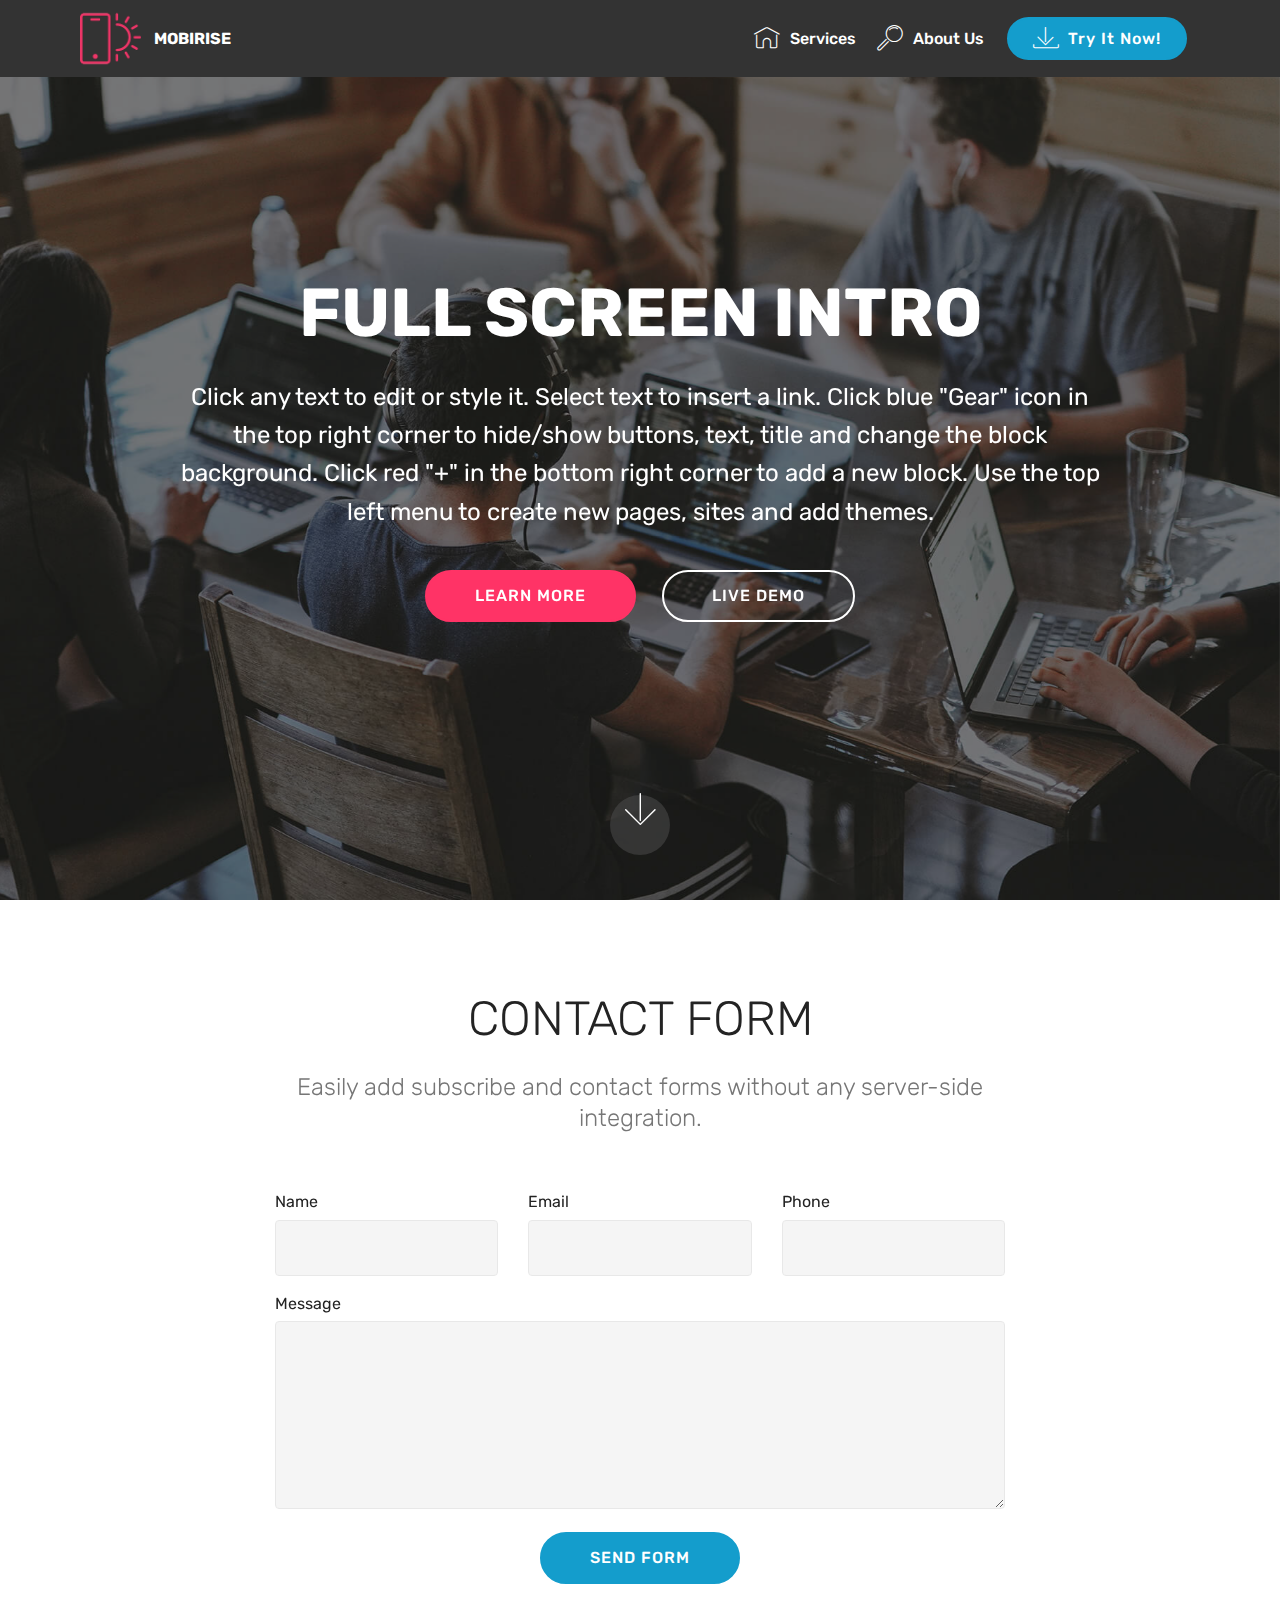
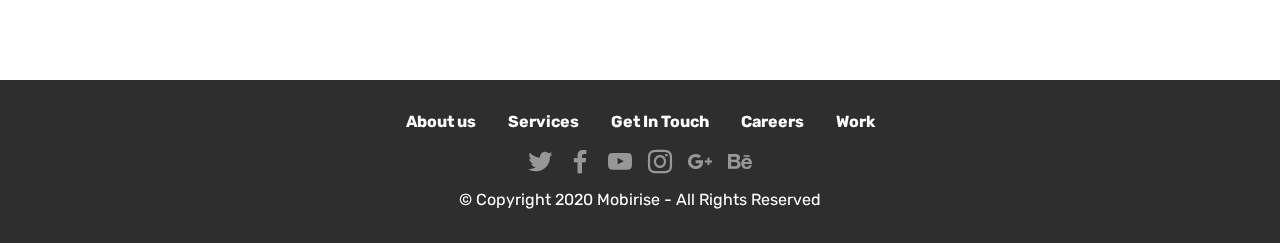
==== index.html @ a2c65123 "create github pages" ====
<!DOCTYPE html>
<html  >
<head>
  <!-- Site made with Mobirise Website Builder v4.12.4, https://mobirise.com -->
  <meta charset="UTF-8">
  <meta http-equiv="X-UA-Compatible" content="IE=edge">
  <meta name="generator" content="Mobirise v4.12.4, mobirise.com">
  <meta name="viewport" content="width=device-width, initial-scale=1, minimum-scale=1">
  <link rel="shortcut icon" href="assets/images/logo2.png" type="image/x-icon">
  <meta name="description" content="">
  
  
  <title>Home</title>
  <link rel="stylesheet" href="assets/web/assets/mobirise-icons/mobirise-icons.css">
  <link rel="stylesheet" href="assets/bootstrap/css/bootstrap.min.css">
  <link rel="stylesheet" href="assets/bootstrap/css/bootstrap-grid.min.css">
  <link rel="stylesheet" href="assets/bootstrap/css/bootstrap-reboot.min.css">
  <link rel="stylesheet" href="assets/socicon/css/styles.css">
  <link rel="stylesheet" href="assets/dropdown/css/style.css">
  <link rel="stylesheet" href="assets/tether/tether.min.css">
  <link rel="stylesheet" href="assets/theme/css/style.css">
  <link rel="preload" as="style" href="assets/mobirise/css/mbr-additional.css"><link rel="stylesheet" href="assets/mobirise/css/mbr-additional.css" type="text/css">
  
  
  
</head>
<body>
  <section class="menu cid-s7PNzKZzSK" once="menu" id="menu1-0">

    

    <nav class="navbar navbar-expand beta-menu navbar-dropdown align-items-center navbar-fixed-top navbar-toggleable-sm">
        <button class="navbar-toggler navbar-toggler-right" type="button" data-toggle="collapse" data-target="#navbarSupportedContent" aria-controls="navbarSupportedContent" aria-expanded="false" aria-label="Toggle navigation">
            <div class="hamburger">
                <span></span>
                <span></span>
                <span></span>
                <span></span>
            </div>
        </button>
        <div class="menu-logo">
            <div class="navbar-brand">
                <span class="navbar-logo">
                    <a href="https://mobirise.co">
                         <img src="assets/images/logo2.png" alt="Mobirise" style="height: 3.8rem;">
                    </a>
                </span>
                <span class="navbar-caption-wrap">
                    <a class="navbar-caption text-white display-4" href="https://mobirise.co">
                        MOBIRISE
                    </a>
                </span>
            </div>
        </div>
        <div class="collapse navbar-collapse" id="navbarSupportedContent">
            <ul class="navbar-nav nav-dropdown" data-app-modern-menu="true"><li class="nav-item">
                    <a class="nav-link link text-white display-4" href="index.html" target="_blank">
                        <span class="mbri-home mbr-iconfont mbr-iconfont-btn"></span>
                        Services
                    </a>
                </li>
                <li class="nav-item">
                    <a class="nav-link link text-white display-4" href="index.html" target="_blank">
                        <span class="mbri-search mbr-iconfont mbr-iconfont-btn"></span>
                        About Us
                    </a>
                </li></ul>
            <div class="navbar-buttons mbr-section-btn">
                <a class="btn btn-sm btn-primary display-4" href="https://mobirise.co">
                    <span class="mbri-save mbr-iconfont mbr-iconfont-btn "></span>
                    Try It Now!
                </a>
            </div>
        </div>
    </nav>
</section>

<section class="engine"><a href="https://mobirise.info/y">html web templates</a></section><section class="cid-s7PNAaaHZh mbr-fullscreen mbr-parallax-background" id="header2-1">

    

    <div class="mbr-overlay" style="opacity: 0.5; background-color: rgb(35, 35, 35);"></div>

    <div class="container align-center">
        <div class="row justify-content-md-center">
            <div class="mbr-white col-md-10">
                <h1 class="mbr-section-title mbr-bold pb-3 mbr-fonts-style display-1">
                    FULL SCREEN INTRO
                </h1>
                
                <p class="mbr-text pb-3 mbr-fonts-style display-5">
                    Click any text to edit or style it. Select text to insert a link. Click blue "Gear" icon in the top right corner to hide/show buttons, text, title and change the block background. Click red "+" in the bottom right corner to add a new block. Use the top left menu to create new pages, sites and add themes.
                </p>
                <div class="mbr-section-btn">
                    <a class="btn btn-md btn-secondary display-4" href="https://mobirise.co">LEARN MORE</a>
                    <a class="btn btn-md btn-white-outline display-4" href="https://mobirise.co">LIVE DEMO</a>
                </div>
            </div>
        </div>
    </div>
    <div class="mbr-arrow hidden-sm-down" aria-hidden="true">
        <a href="#next">
            <i class="mbri-down mbr-iconfont"></i>
        </a>
    </div>
</section>

<section class="mbr-section form1 cid-s7PNCSlPwN" id="form1-2">

    

    
    <div class="container">
        <div class="row justify-content-center">
            <div class="title col-12 col-lg-8">
                <h2 class="mbr-section-title align-center pb-3 mbr-fonts-style display-2">
                    CONTACT FORM
                </h2>
                <h3 class="mbr-section-subtitle align-center mbr-light pb-3 mbr-fonts-style display-5">
                    Easily add subscribe and contact forms without any server-side integration.
                </h3>
            </div>
        </div>
    </div>
    <div class="container">
        <div class="row justify-content-center">
            <div class="media-container-column col-lg-8" data-form-type="formoid">
                <!---Formbuilder Form--->
                <form action="https://mobirise.com/" method="POST" class="mbr-form form-with-styler" data-form-title="Mobirise Form"><input type="hidden" name="email" data-form-email="true" value="q4tZw4qY5yXXBYeWl5t8acHpLiZXgKwaHX8vsm1XQpCq2OIdbQCuZ4n4o9kyqEzoAxjj16bTd0yF17PbElB6kxPOEy9UkDRhPd6gzqS9c6og8h5TirF0uthalE7TsRMv">
                    <div class="row">
                        <div hidden="hidden" data-form-alert="" class="alert alert-success col-12">Thanks for filling out the form!</div>
                        <div hidden="hidden" data-form-alert-danger="" class="alert alert-danger col-12">
                        </div>
                    </div>
                    <div class="dragArea row">
                        <div class="col-md-4  form-group" data-for="name">
                            <label for="name-form1-2" class="form-control-label mbr-fonts-style display-7">Name</label>
                            <input type="text" name="name" data-form-field="Name" required="required" class="form-control display-7" id="name-form1-2">
                        </div>
                        <div class="col-md-4  form-group" data-for="email">
                            <label for="email-form1-2" class="form-control-label mbr-fonts-style display-7">Email</label>
                            <input type="email" name="email" data-form-field="Email" required="required" class="form-control display-7" id="email-form1-2">
                        </div>
                        <div data-for="phone" class="col-md-4  form-group">
                            <label for="phone-form1-2" class="form-control-label mbr-fonts-style display-7">Phone</label>
                            <input type="tel" name="phone" data-form-field="Phone" class="form-control display-7" id="phone-form1-2">
                        </div>
                        <div data-for="message" class="col-md-12 form-group">
                            <label for="message-form1-2" class="form-control-label mbr-fonts-style display-7">Message</label>
                            <textarea name="message" data-form-field="Message" class="form-control display-7" id="message-form1-2"></textarea>
                        </div>
                        <div class="col-md-12 input-group-btn align-center">
                            <button type="submit" class="btn btn-primary btn-form display-4">SEND FORM</button>
                        </div>
                    </div>
                </form><!---Formbuilder Form--->
            </div>
        </div>
    </div>
</section>

<section once="footers" class="cid-s7PNE3y7cT" id="footer7-3">

    

    

    <div class="container">
        <div class="media-container-row align-center mbr-white">
            <div class="row row-links">
                <ul class="foot-menu">
                    
                    
                    
                    
                    
                <li class="foot-menu-item mbr-fonts-style display-7">
                        <a class="text-white mbr-bold" href="#" target="_blank">About us</a>
                    </li><li class="foot-menu-item mbr-fonts-style display-7">
                        <a class="text-white mbr-bold" href="#" target="_blank">Services</a>
                    </li><li class="foot-menu-item mbr-fonts-style display-7">
                        <a class="text-white mbr-bold" href="#" target="_blank">Get In Touch</a>
                    </li><li class="foot-menu-item mbr-fonts-style display-7">
                        <a class="text-white mbr-bold" href="#" target="_blank">Careers</a>
                    </li><li class="foot-menu-item mbr-fonts-style display-7">
                        <a class="text-white mbr-bold" href="#" target="_blank">Work</a>
                    </li></ul>
            </div>
            <div class="row social-row">
                <div class="social-list align-right pb-2">
                    
                    
                    
                    
                    
                    
                <div class="soc-item">
                        <a href="https://twitter.com/mobirise" target="_blank">
                            <span class="socicon-twitter socicon mbr-iconfont mbr-iconfont-social"></span>
                        </a>
                    </div><div class="soc-item">
                        <a href="https://www.facebook.com/pages/Mobirise/1616226671953247" target="_blank">
                            <span class="socicon-facebook socicon mbr-iconfont mbr-iconfont-social"></span>
                        </a>
                    </div><div class="soc-item">
                        <a href="https://www.youtube.com/c/mobirise" target="_blank">
                            <span class="socicon-youtube socicon mbr-iconfont mbr-iconfont-social"></span>
                        </a>
                    </div><div class="soc-item">
                        <a href="https://instagram.com/mobirise" target="_blank">
                            <span class="socicon-instagram socicon mbr-iconfont mbr-iconfont-social"></span>
                        </a>
                    </div><div class="soc-item">
                        <a href="https://plus.google.com/u/0/+Mobirise" target="_blank">
                            <span class="socicon-googleplus socicon mbr-iconfont mbr-iconfont-social"></span>
                        </a>
                    </div><div class="soc-item">
                        <a href="https://www.behance.net/Mobirise" target="_blank">
                            <span class="socicon-behance socicon mbr-iconfont mbr-iconfont-social"></span>
                        </a>
                    </div></div>
            </div>
            <div class="row row-copirayt">
                <p class="mbr-text mb-0 mbr-fonts-style mbr-white align-center display-7">
                    © Copyright 2020 Mobirise - All Rights Reserved
                </p>
            </div>
        </div>
    </div>
</section>


  <script src="assets/web/assets/jquery/jquery.min.js"></script>
  <script src="assets/popper/popper.min.js"></script>
  <script src="assets/bootstrap/js/bootstrap.min.js"></script>
  <script src="assets/smoothscroll/smooth-scroll.js"></script>
  <script src="assets/dropdown/js/nav-dropdown.js"></script>
  <script src="assets/dropdown/js/navbar-dropdown.js"></script>
  <script src="assets/touchswipe/jquery.touch-swipe.min.js"></script>
  <script src="assets/parallax/jarallax.min.js"></script>
  <script src="assets/tether/tether.min.js"></script>
  <script src="assets/theme/js/script.js"></script>
  <script src="assets/formoid/formoid.min.js"></script>
  
  
</body>
</html>
---- assets/web/assets/mobirise-icons/mobirise-icons.css ----
@font-face {
  font-family: 'MobiriseIcons';
  src:  url('mobirise-icons.eot?spat4u');
  src:  url('mobirise-icons.eot?spat4u#iefix') format('embedded-opentype'),
    url('mobirise-icons.ttf?spat4u') format('truetype'),
    url('mobirise-icons.woff?spat4u') format('woff'),
    url('mobirise-icons.svg?spat4u#MobiriseIcons') format('svg');
  font-weight: normal;
  font-style: normal;
  font-display: swap;
}

[class^="mbri-"], [class*=" mbri-"] {
  /* use !important to prevent issues with browser extensions that change fonts */
  font-family: MobiriseIcons !important;
  speak: none;
  font-style: normal;
  font-weight: normal;
  font-variant: normal;
  text-transform: none;
  line-height: 1;

  /* Better Font Rendering =========== */
  -webkit-font-smoothing: antialiased;
  -moz-osx-font-smoothing: grayscale;
}

.mbri-add-submenu:before {
  content: "\e900";
}
.mbri-alert:before {
  content: "\e901";
}
.mbri-align-center:before {
  content: "\e902";
}
.mbri-align-justify:before {
  content: "\e903";
}
.mbri-align-left:before {
  content: "\e904";
}
.mbri-align-right:before {
  content: "\e905";
}
.mbri-android:before {
  content: "\e906";
}
.mbri-apple:before {
  content: "\e907";
}
.mbri-arrow-down:before {
  content: "\e908";
}
.mbri-arrow-next:before {
  content: "\e909";
}
.mbri-arrow-prev:before {
  content: "\e90a";
}
.mbri-arrow-up:before {
  content: "\e90b";
}
.mbri-bold:before {
  content: "\e90c";
}
.mbri-bookmark:before {
  content: "\e90d";
}
.mbri-bootstrap:before {
  content: "\e90e";
}
.mbri-briefcase:before {
  content: "\e90f";
}
.mbri-browse:before {
  content: "\e910";
}
.mbri-bulleted-list:before {
  content: "\e911";
}
.mbri-calendar:before {
  content: "\e912";
}
.mbri-camera:before {
  content: "\e913";
}
.mbri-cart-add:before {
  content: "\e914";
}
.mbri-cart-full:before {
  content: "\e915";
}
.mbri-cash:before {
  content: "\e916";
}
.mbri-change-style:before {
  content: "\e917";
}
.mbri-chat:before {
  content: "\e918";
}
.mbri-clock:before {
  content: "\e919";
}
.mbri-close:before {
  content: "\e91a";
}
.mbri-cloud:before {
  content: "\e91b";
}
.mbri-code:before {
  content: "\e91c";
}
.mbri-contact-form:before {
  content: "\e91d";
}
.mbri-credit-card:before {
  content: "\e91e";
}
.mbri-cursor-click:before {
  content: "\e91f";
}
.mbri-cust-feedback:before {
  content: "\e920";
}
.mbri-database:before {
  content: "\e921";
}
.mbri-delivery:before {
  content: "\e922";
}
.mbri-desktop:before {
  content: "\e923";
}
.mbri-devices:before {
  content: "\e924";
}
.mbri-down:before {
  content: "\e925";
}
.mbri-download:before {
  content: "\e989";
}
.mbri-drag-n-drop:before {
  content: "\e927";
}
.mbri-drag-n-drop2:before {
  content: "\e928";
}
.mbri-edit:before {
  content: "\e929";
}
.mbri-edit2:before {
  content: "\e92a";
}
.mbri-error:before {
  content: "\e92b";
}
.mbri-extension:before {
  content: "\e92c";
}
.mbri-features:before {
  content: "\e92d";
}
.mbri-file:before {
  content: "\e92e";
}
.mbri-flag:before {
  content: "\e92f";
}
.mbri-folder:before {
  content: "\e930";
}
.mbri-gift:before {
  content: "\e931";
}
.mbri-github:before {
  content: "\e932";
}
.mbri-globe:before {
  content: "\e933";
}
.mbri-globe-2:before {
  content: "\e934";
}
.mbri-growing-chart:before {
  content: "\e935";
}
.mbri-hearth:before {
  content: "\e936";
}
.mbri-help:before {
  content: "\e937";
}
.mbri-home:before {
  content: "\e938";
}
.mbri-hot-cup:before {
  content: "\e939";
}
.mbri-idea:before {
  content: "\e93a";
}
.mbri-image-gallery:before {
  content: "\e93b";
}
.mbri-image-slider:before {
  content: "\e93c";
}
.mbri-info:before {
  content: "\e93d";
}
.mbri-italic:before {
  content: "\e93e";
}
.mbri-key:before {
  content: "\e93f";
}
.mbri-laptop:before {
  content: "\e940";
}
.mbri-layers:before {
  content: "\e941";
}
.mbri-left-right:before {
  content: "\e942";
}
.mbri-left:before {
  content: "\e943";
}
.mbri-letter:before {
  content: "\e944";
}
.mbri-like:before {
  content: "\e945";
}
.mbri-link:before {
  content: "\e946";
}
.mbri-lock:before {
  content: "\e947";
}
.mbri-login:before {
  content: "\e948";
}
.mbri-logout:before {
  content: "\e949";
}
.mbri-magic-stick:before {
  content: "\e94a";
}
.mbri-map-pin:before {
  content: "\e94b";
}
.mbri-menu:before {
  content: "\e94c";
}
.mbri-mobile:before {
  content: "\e94d";
}
.mbri-mobile2:before {
  content: "\e94e";
}
.mbri-mobirise:before {
  content: "\e94f";
}
.mbri-more-horizontal:before {
  content: "\e950";
}
.mbri-more-vertical:before {
  content: "\e951";
}
.mbri-music:before {
  content: "\e952";
}
.mbri-new-file:before {
  content: "\e953";
}
.mbri-numbered-list:before {
  content: "\e954";
}
.mbri-opened-folder:before {
  content: "\e955";
}
.mbri-pages:before {
  content: "\e956";
}
.mbri-paper-plane:before {
  content: "\e957";
}
.mbri-paperclip:before {
  content: "\e958";
}
.mbri-photo:before {
  content: "\e959";
}
.mbri-photos:before {
  content: "\e95a";
}
.mbri-pin:before {
  content: "\e95b";
}
.mbri-play:before {
  content: "\e95c";
}
.mbri-plus:before {
  content: "\e95d";
}
.mbri-preview:before {
  content: "\e95e";
}
.mbri-print:before {
  content: "\e95f";
}
.mbri-protect:before {
  content: "\e960";
}
.mbri-question:before {
  content: "\e961";
}
.mbri-quote-left:before {
  content: "\e962";
}
.mbri-quote-right:before {
  content: "\e963";
}
.mbri-refresh:before {
  content: "\e964";
}
.mbri-responsive:before {
  content: "\e965";
}
.mbri-right:before {
  content: "\e966";
}
.mbri-rocket:before {
  content: "\e967";
}
.mbri-sad-face:before {
  content: "\e968";
}
.mbri-sale:before {
  content: "\e969";
}
.mbri-save:before {
  content: "\e96a";
}
.mbri-search:before {
  content: "\e96b";
}
.mbri-setting:before {
  content: "\e96c";
}
.mbri-setting2:before {
  content: "\e96d";
}
.mbri-setting3:before {
  content: "\e96e";
}
.mbri-share:before {
  content: "\e96f";
}
.mbri-shopping-bag:before {
  content: "\e970";
}
.mbri-shopping-basket:before {
  content: "\e971";
}
.mbri-shopping-cart:before {
  content: "\e972";
}
.mbri-sites:before {
  content: "\e973";
}
.mbri-smile-face:before {
  content: "\e974";
}
.mbri-speed:before {
  content: "\e975";
}
.mbri-star:before {
  content: "\e976";
}
.mbri-success:before {
  content: "\e977";
}
.mbri-sun:before {
  content: "\e978";
}
.mbri-sun2:before {
  content: "\e979";
}
.mbri-tablet:before {
  content: "\e97a";
}
.mbri-tablet-vertical:before {
  content: "\e97b";
}
.mbri-target:before {
  content: "\e97c";
}
.mbri-timer:before {
  content: "\e97d";
}
.mbri-to-ftp:before {
  content: "\e97e";
}
.mbri-to-local-drive:before {
  content: "\e97f";
}
.mbri-touch-swipe:before {
  content: "\e980";
}
.mbri-touch:before {
  content: "\e981";
}
.mbri-trash:before {
  content: "\e982";
}
.mbri-underline:before {
  content: "\e983";
}
.mbri-unlink:before {
  content: "\e984";
}
.mbri-unlock:before {
  content: "\e985";
}
.mbri-up-down:before {
  content: "\e986";
}
.mbri-up:before {
  content: "\e987";
}
.mbri-update:before {
  content: "\e988";
}
.mbri-upload:before {
 content: "\e926"; 
}
.mbri-user:before {
  content: "\e98a";
}
.mbri-user2:before {
  content: "\e98b";
}
.mbri-users:before {
  content: "\e98c";
}
.mbri-video:before {
  content: "\e98d";
}
.mbri-video-play:before {
  content: "\e98e";
}
.mbri-watch:before {
  content: "\e98f";
}
.mbri-website-theme:before {
  content: "\e990";
}
.mbri-wifi:before {
  content: "\e991";
}
.mbri-windows:before {
  content: "\e992";
}
.mbri-zoom-out:before {
  content: "\e993";
}
.mbri-redo:before {
  content: "\e994";
}
.mbri-undo:before {
  content: "\e995";
}
---- assets/socicon/css/styles.css ----
@charset "UTF-8";

@font-face {
  font-family: 'Socicon';
  src:  url('../fonts/socicon.eot');
  src:  url('../fonts/socicon.eot?#iefix') format('embedded-opentype'),
    url('../fonts/socicon.woff2') format('woff2'),
    url('../fonts/socicon.ttf') format('truetype'),
    url('../fonts/socicon.woff') format('woff'),
    url('../fonts/socicon.svg#socicon') format('svg');
  font-weight: normal;
  font-style: normal;
}

[data-icon]:before {
  font-family: "socicon" !important;
  content: attr(data-icon);
  font-style: normal !important;
  font-weight: normal !important;
  font-variant: normal !important;
  text-transform: none !important;
  speak: none;
  line-height: 1;
  -webkit-font-smoothing: antialiased;
  -moz-osx-font-smoothing: grayscale;
}

[class^="socicon-"], [class*=" socicon-"] {
  /* use !important to prevent issues with browser extensions that change fonts */
  font-family: 'Socicon' !important;
  speak: none;
  font-style: normal;
  font-weight: normal;
  font-variant: normal;
  text-transform: none;
  line-height: 1;

  /* Better Font Rendering =========== */
  -webkit-font-smoothing: antialiased;
  -moz-osx-font-smoothing: grayscale;
}

.socicon-eitaa:before {
  content: "\e97c";
}
.socicon-soroush:before {
  content: "\e97d";
}
.socicon-bale:before {
  content: "\e97e";
}
.socicon-zazzle:before {
  content: "\e97b";
}
.socicon-society6:before {
  content: "\e97a";
}
.socicon-redbubble:before {
  content: "\e979";
}
.socicon-avvo:before {
  content: "\e978";
}
.socicon-stitcher:before {
  content: "\e977";
}
.socicon-googlehangouts:before {
  content: "\e974";
}
.socicon-dlive:before {
  content: "\e975";
}
.socicon-vsco:before {
  content: "\e976";
}
.socicon-flipboard:before {
  content: "\e973";
}
.socicon-ubuntu:before {
  content: "\e958";
}
.socicon-artstation:before {
  content: "\e959";
}
.socicon-invision:before {
  content: "\e95a";
}
.socicon-torial:before {
  content: "\e95b";
}
.socicon-collectorz:before {
  content: "\e95c";
}
.socicon-seenthis:before {
  content: "\e95d";
}
.socicon-googleplaymusic:before {
  content: "\e95e";
}
.socicon-debian:before {
  content: "\e95f";
}
.socicon-filmfreeway:before {
  content: "\e960";
}
.socicon-gnome:before {
  content: "\e961";
}
.socicon-itchio:before {
  content: "\e962";
}
.socicon-jamendo:before {
  content: "\e963";
}
.socicon-mix:before {
  content: "\e964";
}
.socicon-sharepoint:before {
  content: "\e965";
}
.socicon-tinder:before {
  content: "\e966";
}
.socicon-windguru:before {
  content: "\e967";
}
.socicon-cdbaby:before {
  content: "\e968";
}
.socicon-elementaryos:before {
  content: "\e969";
}
.socicon-stage32:before {
  content: "\e96a";
}
.socicon-tiktok:before {
  content: "\e96b";
}
.socicon-gitter:before {
  content: "\e96c";
}
.socicon-letterboxd:before {
  content: "\e96d";
}
.socicon-threema:before {
  content: "\e96e";
}
.socicon-splice:before {
  content: "\e96f";
}
.socicon-metapop:before {
  content: "\e970";
}
.socicon-naver:before {
  content: "\e971";
}
.socicon-remote:before {
  content: "\e972";
}
.socicon-internet:before {
  content: "\e957";
}
.socicon-moddb:before {
  content: "\e94b";
}
.socicon-indiedb:before {
  content: "\e94c";
}
.socicon-traxsource:before {
  content: "\e94d";
}
.socicon-gamefor:before {
  content: "\e94e";
}
.socicon-pixiv:before {
  content: "\e94f";
}
.socicon-myanimelist:before {
  content: "\e950";
}
.socicon-blackberry:before {
  content: "\e951";
}
.socicon-wickr:before {
  content: "\e952";
}
.socicon-spip:before {
  content: "\e953";
}
.socicon-napster:before {
  content: "\e954";
}
.socicon-beatport:before {
  content: "\e955";
}
.socicon-hackerone:before {
  content: "\e956";
}
.socicon-hackernews:before {
  content: "\e946";
}
.socicon-smashwords:before {
  content: "\e947";
}
.socicon-kobo:before {
  content: "\e948";
}
.socicon-bookbub:before {
  content: "\e949";
}
.socicon-mailru:before {
  content: "\e94a";
}
.socicon-gitlab:before {
  content: "\e945";
}
.socicon-instructables:before {
  content: "\e944";
}
.socicon-portfolio:before {
  content: "\e943";
}
.socicon-codered:before {
  content: "\e940";
}
.socicon-origin:before {
  content: "\e941";
}
.socicon-nextdoor:before {
  content: "\e942";
}
.socicon-udemy:before {
  content: "\e93f";
}
.socicon-livemaster:before {
  content: "\e93e";
}
.socicon-crunchbase:before {
  content: "\e93b";
}
.socicon-homefy:before {
  content: "\e93c";
}
.socicon-calendly:before {
  content: "\e93d";
}
.socicon-realtor:before {
  content: "\e90f";
}
.socicon-tidal:before {
  content: "\e910";
}
.socicon-qobuz:before {
  content: "\e911";
}
.socicon-natgeo:before {
  content: "\e912";
}
.socicon-mastodon:before {
  content: "\e913";
}
.socicon-unsplash:before {
  content: "\e914";
}
.socicon-homeadvisor:before {
  content: "\e915";
}
.socicon-angieslist:before {
  content: "\e916";
}
.socicon-codepen:before {
  content: "\e917";
}
.socicon-slack:before {
  content: "\e918";
}
.socicon-openaigym:before {
  content: "\e919";
}
.socicon-logmein:before {
  content: "\e91a";
}
.socicon-fiverr:before {
  content: "\e91b";
}
.socicon-gotomeeting:before {
  content: "\e91c";
}
.socicon-aliexpress:before {
  content: "\e91d";
}
.socicon-guru:before {
  content: "\e91e";
}
.socicon-appstore:before {
  content: "\e91f";
}
.socicon-homes:before {
  content: "\e920";
}
.socicon-zoom:before {
  content: "\e921";
}
.socicon-alibaba:before {
  content: "\e922";
}
.socicon-craigslist:before {
  content: "\e923";
}
.socicon-wix:before {
  content: "\e924";
}
.socicon-redfin:before {
  content: "\e925";
}
.socicon-googlecalendar:before {
  content: "\e926";
}
.socicon-shopify:before {
  content: "\e927";
}
.socicon-freelancer:before {
  content: "\e928";
}
.socicon-seedrs:before {
  content: "\e929";
}
.socicon-bing:before {
  content: "\e92a";
}
.socicon-doodle:before {
  content: "\e92b";
}
.socicon-bonanza:before {
  content: "\e92c";
}
.socicon-squarespace:before {
  content: "\e92d";
}
.socicon-toptal:before {
  content: "\e92e";
}
.socicon-gust:before {
  content: "\e92f";
}
.socicon-ask:before {
  content: "\e930";
}
.socicon-trulia:before {
  content: "\e931";
}
.socicon-loomly:before {
  content: "\e932";
}
.socicon-ghost:before {
  content: "\e933";
}
.socicon-upwork:before {
  content: "\e934";
}
.socicon-fundable:before {
  content: "\e935";
}
.socicon-booking:before {
  content: "\e936";
}
.socicon-googlemaps:before {
  content: "\e937";
}
.socicon-zillow:before {
  content: "\e938";
}
.socicon-niconico:before {
  content: "\e939";
}
.socicon-toneden:before {
  content: "\e93a";
}
.socicon-augment:before {
  content: "\e908";
}
.socicon-bitbucket:before {
  content: "\e909";
}
.socicon-fyuse:before {
  content: "\e90a";
}
.socicon-yt-gaming:before {
  content: "\e90b";
}
.socicon-sketchfab:before {
  content: "\e90c";
}
.socicon-mobcrush:before {
  content: "\e90d";
}
.socicon-microsoft:before {
  content: "\e90e";
}
.socicon-pandora:before {
  content: "\e907";
}
.socicon-messenger:before {
  content: "\e906";
}
.socicon-gamewisp:before {
  content: "\e905";
}
.socicon-bloglovin:before {
  content: "\e904";
}
.socicon-tunein:before {
  content: "\e903";
}
.socicon-gamejolt:before {
  content: "\e901";
}
.socicon-trello:before {
  content: "\e902";
}
.socicon-spreadshirt:before {
  content: "\e900";
}
.socicon-500px:before {
  content: "\e000";
}
.socicon-8tracks:before {
  content: "\e001";
}
.socicon-airbnb:before {
  content: "\e002";
}
.socicon-alliance:before {
  content: "\e003";
}
.socicon-amazon:before {
  content: "\e004";
}
.socicon-amplement:before {
  content: "\e005";
}
.socicon-android:before {
  content: "\e006";
}
.socicon-angellist:before {
  content: "\e007";
}
.socicon-apple:before {
  content: "\e008";
}
.socicon-appnet:before {
  content: "\e009";
}
.socicon-baidu:before {
  content: "\e00a";
}
.socicon-bandcamp:before {
  content: "\e00b";
}
.socicon-battlenet:before {
  content: "\e00c";
}
.socicon-mixer:before {
  content: "\e00d";
}
.socicon-bebee:before {
  content: "\e00e";
}
.socicon-bebo:before {
  content: "\e00f";
}
.socicon-behance:before {
  content: "\e010";
}
.socicon-blizzard:before {
  content: "\e011";
}
.socicon-blogger:before {
  content: "\e012";
}
.socicon-buffer:before {
  content: "\e013";
}
.socicon-chrome:before {
  content: "\e014";
}
.socicon-coderwall:before {
  content: "\e015";
}
.socicon-curse:before {
  content: "\e016";
}
.socicon-dailymotion:before {
  content: "\e017";
}
.socicon-deezer:before {
  content: "\e018";
}
.socicon-delicious:before {
  content: "\e019";
}
.socicon-deviantart:before {
  content: "\e01a";
}
.socicon-diablo:before {
  content: "\e01b";
}
.socicon-digg:before {
  content: "\e01c";
}
.socicon-discord:before {
  content: "\e01d";
}
.socicon-disqus:before {
  content: "\e01e";
}
.socicon-douban:before {
  content: "\e01f";
}
.socicon-draugiem:before {
  content: "\e020";
}
.socicon-dribbble:before {
  content: "\e021";
}
.socicon-drupal:before {
  content: "\e022";
}
.socicon-ebay:before {
  content: "\e023";
}
.socicon-ello:before {
  content: "\e024";
}
.socicon-endomodo:before {
  content: "\e025";
}
.socicon-envato:before {
  content: "\e026";
}
.socicon-etsy:before {
  content: "\e027";
}
.socicon-facebook:before {
  content: "\e028";
}
.socicon-feedburner:before {
  content: "\e029";
}
.socicon-filmweb:before {
  content: "\e02a";
}
.socicon-firefox:before {
  content: "\e02b";
}
.socicon-flattr:before {
  content: "\e02c";
}
.socicon-flickr:before {
  content: "\e02d";
}
.socicon-formulr:before {
  content: "\e02e";
}
.socicon-forrst:before {
  content: "\e02f";
}
.socicon-foursquare:before {
  content: "\e030";
}
.socicon-friendfeed:before {
  content: "\e031";
}
.socicon-github:before {
  content: "\e032";
}
.socicon-goodreads:before {
  content: "\e033";
}
.socicon-google:before {
  content: "\e034";
}
.socicon-googlescholar:before {
  content: "\e035";
}
.socicon-googlegroups:before {
  content: "\e036";
}
.socicon-googlephotos:before {
  content: "\e037";
}
.socicon-googleplus:before {
  content: "\e038";
}
.socicon-grooveshark:before {
  content: "\e039";
}
.socicon-hackerrank:before {
  content: "\e03a";
}
.socicon-hearthstone:before {
  content: "\e03b";
}
.socicon-hellocoton:before {
  content: "\e03c";
}
.socicon-heroes:before {
  content: "\e03d";
}
.socicon-smashcast:before {
  content: "\e03e";
}
.socicon-horde:before {
  content: "\e03f";
}
.socicon-houzz:before {
  content: "\e040";
}
.socicon-icq:before {
  content: "\e041";
}
.socicon-identica:before {
  content: "\e042";
}
.socicon-imdb:before {
  content: "\e043";
}
.socicon-instagram:before {
  content: "\e044";
}
.socicon-issuu:before {
  content: "\e045";
}
.socicon-istock:before {
  content: "\e046";
}
.socicon-itunes:before {
  content: "\e047";
}
.socicon-keybase:before {
  content: "\e048";
}
.socicon-lanyrd:before {
  content: "\e049";
}
.socicon-lastfm:before {
  content: "\e04a";
}
.socicon-line:before {
  content: "\e04b";
}
.socicon-linkedin:before {
  content: "\e04c";
}
.socicon-livejournal:before {
  content: "\e04d";
}
.socicon-lyft:before {
  content: "\e04e";
}
.socicon-macos:before {
  content: "\e04f";
}
.socicon-mail:before {
  content: "\e050";
}
.socicon-medium:before {
  content: "\e051";
}
.socicon-meetup:before {
  content: "\e052";
}
.socicon-mixcloud:before {
  content: "\e053";
}
.socicon-modelmayhem:before {
  content: "\e054";
}
.socicon-mumble:before {
  content: "\e055";
}
.socicon-myspace:before {
  content: "\e056";
}
.socicon-newsvine:before {
  content: "\e057";
}
.socicon-nintendo:before {
  content: "\e058";
}
.socicon-npm:before {
  content: "\e059";
}
.socicon-odnoklassniki:before {
  content: "\e05a";
}
.socicon-openid:before {
  content: "\e05b";
}
.socicon-opera:before {
  content: "\e05c";
}
.socicon-outlook:before {
  content: "\e05d";
}
.socicon-overwatch:before {
  content: "\e05e";
}
.socicon-patreon:before {
  content: "\e05f";
}
.socicon-paypal:before {
  content: "\e060";
}
.socicon-periscope:before {
  content: "\e061";
}
.socicon-persona:before {
  content: "\e062";
}
.socicon-pinterest:before {
  content: "\e063";
}
.socicon-play:before {
  content: "\e064";
}
.socicon-player:before {
  content: "\e065";
}
.socicon-playstation:before {
  content: "\e066";
}
.socicon-pocket:before {
  content: "\e067";
}
.socicon-qq:before {
  content: "\e068";
}
.socicon-quora:before {
  content: "\e069";
}
.socicon-raidcall:before {
  content: "\e06a";
}
.socicon-ravelry:before {
  content: "\e06b";
}
.socicon-reddit:before {
  content: "\e06c";
}
.socicon-renren:before {
  content: "\e06d";
}
.socicon-researchgate:before {
  content: "\e06e";
}
.socicon-residentadvisor:before {
  content: "\e06f";
}
.socicon-reverbnation:before {
  content: "\e070";
}
.socicon-rss:before {
  content: "\e071";
}
.socicon-sharethis:before {
  content: "\e072";
}
.socicon-skype:before {
  content: "\e073";
}
.socicon-slideshare:before {
  content: "\e074";
}
.socicon-smugmug:before {
  content: "\e075";
}
.socicon-snapchat:before {
  content: "\e076";
}
.socicon-songkick:before {
  content: "\e077";
}
.socicon-soundcloud:before {
  content: "\e078";
}
.socicon-spotify:before {
  content: "\e079";
}
.socicon-stackexchange:before {
  content: "\e07a";
}
.socicon-stackoverflow:before {
  content: "\e07b";
}
.socicon-starcraft:before {
  content: "\e07c";
}
.socicon-stayfriends:before {
  content: "\e07d";
}
.socicon-steam:before {
  content: "\e07e";
}
.socicon-storehouse:before {
  content: "\e07f";
}
.socicon-strava:before {
  content: "\e080";
}
.socicon-streamjar:before {
  content: "\e081";
}
.socicon-stumbleupon:before {
  content: "\e082";
}
.socicon-swarm:before {
  content: "\e083";
}
.socicon-teamspeak:before {
  content: "\e084";
}
.socicon-teamviewer:before {
  content: "\e085";
}
.socicon-technorati:before {
  content: "\e086";
}
.socicon-telegram:before {
  content: "\e087";
}
.socicon-tripadvisor:before {
  content: "\e088";
}
.socicon-tripit:before {
  content: "\e089";
}
.socicon-triplej:before {
  content: "\e08a";
}
.socicon-tumblr:before {
  content: "\e08b";
}
.socicon-twitch:before {
  content: "\e08c";
}
.socicon-twitter:before {
  content: "\e08d";
}
.socicon-uber:before {
  content: "\e08e";
}
.socicon-ventrilo:before {
  content: "\e08f";
}
.socicon-viadeo:before {
  content: "\e090";
}
.socicon-viber:before {
  content: "\e091";
}
.socicon-viewbug:before {
  content: "\e092";
}
.socicon-vimeo:before {
  content: "\e093";
}
.socicon-vine:before {
  content: "\e094";
}
.socicon-vkontakte:before {
  content: "\e095";
}
.socicon-warcraft:before {
  content: "\e096";
}
.socicon-wechat:before {
  content: "\e097";
}
.socicon-weibo:before {
  content: "\e098";
}
.socicon-whatsapp:before {
  content: "\e099";
}
.socicon-wikipedia:before {
  content: "\e09a";
}
.socicon-windows:before {
  content: "\e09b";
}
.socicon-wordpress:before {
  content: "\e09c";
}
.socicon-wykop:before {
  content: "\e09d";
}
.socicon-xbox:before {
  content: "\e09e";
}
.socicon-xing:before {
  content: "\e09f";
}
.socicon-yahoo:before {
  content: "\e0a0";
}
.socicon-yammer:before {
  content: "\e0a1";
}
.socicon-yandex:before {
  content: "\e0a2";
}
.socicon-yelp:before {
  content: "\e0a3";
}
.socicon-younow:before {
  content: "\e0a4";
}
.socicon-youtube:before {
  content: "\e0a5";
}
.socicon-zapier:before {
  content: "\e0a6";
}
.socicon-zerply:before {
  content: "\e0a7";
}
.socicon-zomato:before {
  content: "\e0a8";
}
.socicon-zynga:before {
  content: "\e0a9";
}
---- assets/dropdown/css/style.css ----
.navbar-dropdown {
  left: 0;
  padding: 0;
  position: absolute;
  right: 0;
  top: 0;
  transition: all 0.45s ease;
  z-index: 1030;
  background: #282828; }
  .navbar-dropdown .navbar-logo {
    margin-right: 0.8rem;
    transition: margin 0.3s ease-in-out;
    vertical-align: middle; }
    .navbar-dropdown .navbar-logo img {
      height: 3.125rem;
      transition: all 0.3s ease-in-out; }
    .navbar-dropdown .navbar-logo.mbr-iconfont {
      font-size: 3.125rem;
      line-height: 3.125rem; }
  .navbar-dropdown .navbar-caption {
    font-weight: 700;
    white-space: normal;
    vertical-align: -4px;
    line-height: 3.125rem !important; }
    .navbar-dropdown .navbar-caption, .navbar-dropdown .navbar-caption:hover {
      color: inherit;
      text-decoration: none; }
  .navbar-dropdown .mbr-iconfont + .navbar-caption {
    vertical-align: -1px; }
  .navbar-dropdown.navbar-fixed-top {
    position: fixed; }
  .navbar-dropdown .navbar-brand span {
    vertical-align: -4px; }
  .navbar-dropdown.bg-color.transparent {
    background: none; }
  .navbar-dropdown.navbar-short .navbar-brand {
    padding: 0.625rem 0; }
    .navbar-dropdown.navbar-short .navbar-brand span {
      vertical-align: -1px; }
  .navbar-dropdown.navbar-short .navbar-caption {
    line-height: 2.375rem !important;
    vertical-align: -2px; }
  .navbar-dropdown.navbar-short .navbar-logo {
    margin-right: 0.5rem; }
    .navbar-dropdown.navbar-short .navbar-logo img {
      height: 2.375rem; }
    .navbar-dropdown.navbar-short .navbar-logo.mbr-iconfont {
      font-size: 2.375rem;
      line-height: 2.375rem; }
  .navbar-dropdown.navbar-short .mbr-table-cell {
    height: 3.625rem; }
  .navbar-dropdown .navbar-close {
    left: 0.6875rem;
    position: fixed;
    top: 0.75rem;
    z-index: 1000; }
  .navbar-dropdown .hamburger-icon {
    content: "";
    display: inline-block;
    vertical-align: middle;
    width: 16px;
    -webkit-box-shadow: 0 -6px 0 1px #282828,0 0 0 1px #282828,0 6px 0 1px #282828;
    -moz-box-shadow: 0 -6px 0 1px #282828,0 0 0 1px #282828,0 6px 0 1px #282828;
    box-shadow: 0 -6px 0 1px #282828,0 0 0 1px #282828,0 6px 0 1px #282828; }

.dropdown-menu .dropdown-toggle[data-toggle="dropdown-submenu"]::after {
  border-bottom: 0.35em solid transparent;
  border-left: 0.35em solid;
  border-right: 0;
  border-top: 0.35em solid transparent;
  margin-left: 0.3rem; }

.dropdown-menu .dropdown-item:focus {
  outline: 0; }

.nav-dropdown {
  font-size: 0.75rem;
  font-weight: 500;
  height: auto !important; }
  .nav-dropdown .nav-btn {
    padding-left: 1rem; }
  .nav-dropdown .link {
    margin: .667em 1.667em;
    font-weight: 500;
    padding: 0;
    transition: color .2s ease-in-out; }
    .nav-dropdown .link.dropdown-toggle {
      margin-right: 2.583em; }
      .nav-dropdown .link.dropdown-toggle::after {
        margin-left: .25rem;
        border-top: 0.35em solid;
        border-right: 0.35em solid transparent;
        border-left: 0.35em solid transparent;
        border-bottom: 0; }
      .nav-dropdown .link.dropdown-toggle[aria-expanded="true"] {
        margin: 0;
        padding: 0.667em 3.263em  0.667em 1.667em; }
  .nav-dropdown .link::after,
  .nav-dropdown .dropdown-item::after {
    color: inherit; }
  .nav-dropdown .btn {
    font-size: 0.75rem;
    font-weight: 700;
    letter-spacing: 0;
    margin-bottom: 0;
    padding-left: 1.25rem;
    padding-right: 1.25rem; }
  .nav-dropdown .dropdown-menu {
    border-radius: 0;
    border: 0;
    left: 0;
    margin: 0;
    padding-bottom: 1.25rem;
    padding-top: 1.25rem;
    position: relative; }
  .nav-dropdown .dropdown-submenu {
    margin-left: 0.125rem;
    top: 0; }
  .nav-dropdown .dropdown-item {
    font-weight: 500;
    line-height: 2;
    padding: 0.3846em 4.615em 0.3846em 1.5385em;
    position: relative;
    transition: color .2s ease-in-out, background-color .2s ease-in-out; }
    .nav-dropdown .dropdown-item::after {
      margin-top: -0.3077em;
      position: absolute;
      right: 1.1538em;
      top: 50%; }
    .nav-dropdown .dropdown-item:focus, .nav-dropdown .dropdown-item:hover {
      background: none; }

@media (max-width: 767px) {
  .nav-dropdown.navbar-toggleable-sm {
    bottom: 0;
    display: none;
    left: 0;
    overflow-x: hidden;
    position: fixed;
    top: 0;
    transform: translateX(-100%);
    -ms-transform: translateX(-100%);
    -webkit-transform: translateX(-100%);
    width: 18.75rem;
    z-index: 999; } }
.nav-dropdown.navbar-toggleable-xl {
  bottom: 0;
  display: none;
  left: 0;
  overflow-x: hidden;
  position: fixed;
  top: 0;
  transform: translateX(-100%);
  -ms-transform: translateX(-100%);
  -webkit-transform: translateX(-100%);
  width: 18.75rem;
  z-index: 999; }

.nav-dropdown-sm {
  display: block !important;
  overflow-x: hidden;
  overflow: auto;
  padding-top: 3.875rem; }
  .nav-dropdown-sm::after {
    content: "";
    display: block;
    height: 3rem;
    width: 100%; }
  .nav-dropdown-sm.collapse.in ~ .navbar-close {
    display: block !important; }
  .nav-dropdown-sm.collapsing, .nav-dropdown-sm.collapse.in {
    transform: translateX(0);
    -ms-transform: translateX(0);
    -webkit-transform: translateX(0);
    transition: all 0.25s ease-out;
    -webkit-transition: all 0.25s ease-out;
    background: #282828; }
  .nav-dropdown-sm.collapsing[aria-expanded="false"] {
    transform: translateX(-100%);
    -ms-transform: translateX(-100%);
    -webkit-transform: translateX(-100%); }
  .nav-dropdown-sm .nav-item {
    display: block;
    margin-left: 0 !important;
    padding-left: 0; }
  .nav-dropdown-sm .link,
  .nav-dropdown-sm .dropdown-item {
    border-top: 1px dotted rgba(255, 255, 255, 0.1);
    font-size: 0.8125rem;
    line-height: 1.6;
    margin: 0 !important;
    padding: 0.875rem 2.4rem 0.875rem 1.5625rem !important;
    position: relative;
    white-space: normal; }
    .nav-dropdown-sm .link:focus, .nav-dropdown-sm .link:hover,
    .nav-dropdown-sm .dropdown-item:focus,
    .nav-dropdown-sm .dropdown-item:hover {
      background: rgba(0, 0, 0, 0.2) !important;
      color: #c0a375; }
  .nav-dropdown-sm .nav-btn {
    position: relative;
    padding: 1.5625rem 1.5625rem 0 1.5625rem; }
    .nav-dropdown-sm .nav-btn::before {
      border-top: 1px dotted rgba(255, 255, 255, 0.1);
      content: "";
      left: 0;
      position: absolute;
      top: 0;
      width: 100%; }
    .nav-dropdown-sm .nav-btn + .nav-btn {
      padding-top: 0.625rem; }
      .nav-dropdown-sm .nav-btn + .nav-btn::before {
        display: none; }
  .nav-dropdown-sm .btn {
    padding: 0.625rem 0; }
  .nav-dropdown-sm .dropdown-toggle[data-toggle="dropdown-submenu"]::after {
    margin-left: .25rem;
    border-top: 0.35em solid;
    border-right: 0.35em solid transparent;
    border-left: 0.35em solid transparent;
    border-bottom: 0; }
  .nav-dropdown-sm .dropdown-toggle[data-toggle="dropdown-submenu"][aria-expanded="true"]::after {
    border-top: 0;
    border-right: 0.35em solid transparent;
    border-left: 0.35em solid transparent;
    border-bottom: 0.35em solid; }
  .nav-dropdown-sm .dropdown-menu {
    margin: 0;
    padding: 0;
    position: relative;
    top: 0;
    left: 0;
    width: 100%;
    border: 0;
    float: none;
    border-radius: 0;
    background: none; }
  .nav-dropdown-sm .dropdown-submenu {
    left: 100%;
    margin-left: 0.125rem;
    margin-top: -1.25rem;
    top: 0; }

.navbar-toggleable-sm .nav-dropdown .dropdown-menu {
  position: absolute; }

.navbar-toggleable-sm .nav-dropdown .dropdown-submenu {
  left: 100%;
  margin-left: 0.125rem;
  margin-top: -1.25rem;
  top: 0; }

.navbar-toggleable-sm.opened .nav-dropdown .dropdown-menu {
  position: relative; }

.navbar-toggleable-sm.opened .nav-dropdown .dropdown-submenu {
  left: 0;
  margin-left: 00rem;
  margin-top: 0rem;
  top: 0; }

.is-builder .nav-dropdown.collapsing {
  transition: none !important; }

/*# sourceMappingURL=style.css.map */
---- assets/theme/css/style.css ----
/*!
 * Mobirise v4 theme (https://mobirise.com/)
 * Copyright 2017 Mobirise
 */
section {
  background-color: #eeeeee;
}

.form-control:focus {
  box-shadow: none;
}

:focus {
  outline: none;
}

body {
  font-style: normal;
  line-height: 1.5;
}

section,
.container,
.container-fluid {
  position: relative;
  word-wrap: break-word;
}

a.mbr-iconfont:hover {
  text-decoration: none;
}

.article .lead p,
.article .lead ul,
.article .lead ol,
.article .lead pre,
.article .lead blockquote {
  margin-bottom: 0;
}

ul,
ol,
pre,
blockquote {
  margin-bottom: 2.3125rem;
}

pre {
  background: #f4f4f4;
  padding: 10px 24px;
  white-space: pre-wrap;
}

.inactive {
  -webkit-user-select: none;
  -moz-user-select: none;
  -ms-user-select: none;
  user-select: none;
  pointer-events: none;
  -webkit-user-drag: none;
  user-drag: none;
}

.mbr-section__comments .row {
  justify-content: center;
  -webkit-justify-content: center;
}

a {
  font-style: normal;
  font-weight: 400;
  cursor: pointer;
}

a, a:hover {
  text-decoration: none;
}

figure {
  margin-bottom: 0;
}

body {
  color: #232323;
}

h1,
h2,
h3,
h4,
h5,
h6,
.h1,
.h2,
.h3,
.h4,
.h5,
.h6,
.display-1,
.display-2,
.display-3,
.display-4 {
  line-height: 1;
  word-break: break-word;
  word-wrap: break-word;
}

.mbr-section-title {
  font-style: normal;
  line-height: 1.2;
}

.mbr-section-subtitle {
  line-height: 1.3;
}

.mbr-text {
  font-style: normal;
  line-height: 1.6;
}

b,
strong {
  font-weight: bold;
}

blockquote {
  padding: 10px 0 10px 20px;
  position: relative;
  border-left: 2px solid;
  border-color: #ff3366;
}

input:-webkit-autofill, input:-webkit-autofill:hover, input:-webkit-autofill:focus, input:-webkit-autofill:active {
  transition-delay: 9999s;
  transition-property: background-color, color;
}

textarea[type='hidden'] {
  display: none;
}

body {
  position: relative;
}

section {
  background-position: 50% 50%;
  background-repeat: no-repeat;
  background-size: cover;
}

section .mbr-background-video,
section .mbr-background-video-preview {
  position: absolute;
  bottom: 0;
  left: 0;
  right: 0;
  top: 0;
}

.hidden {
  visibility: hidden;
}

.mbr-z-index20 {
  z-index: 20;
}

/*! Base colors */
.mbr-white {
  color: #ffffff;
}

.mbr-black {
  color: #000000;
}

.mbr-bg-white {
  background-color: #ffffff;
}

.mbr-bg-black {
  background-color: #000000;
}

/*! Text-aligns */
.align-left {
  text-align: left;
}

.align-center {
  text-align: center;
}

.align-right {
  text-align: right;
}

@media (max-width: 767px) {
  .align-left,
  .align-center,
  .align-right,
  .mbr-section-btn,
  .mbr-section-title {
    text-align: center;
  }
}

/*! Font-weight  */
.mbr-light {
  font-weight: 300;
}

.mbr-regular {
  font-weight: 400;
}

.mbr-semibold {
  font-weight: 500;
}

.mbr-bold {
  font-weight: 700;
}

/*! Media  */
.media-size-item {
  -moz-flex: 1 1 auto;
  -o-flex: 1 1 auto;
  flex: 1 1 auto;
}

.media-content {
  flex-basis: 100%;
}

.media-container-row {
  display: flex;
  flex-direction: row;
  flex-wrap: wrap;
  justify-content: center;
  align-content: center;
  align-items: start;
}

.media-container-row .media-size-item {
  width: 400px;
}

.media-container-column {
  display: flex;
  flex-direction: column;
  flex-wrap: wrap;
  justify-content: center;
  align-content: center;
  align-items: stretch;
}

.media-container-column > * {
  width: 100%;
}

@media (min-width: 992px) {
  .media-container-row {
    flex-wrap: nowrap;
  }
}

figure {
  overflow: hidden;
}

figure[mbr-media-size] {
  transition: width 0.1s;
}

.mbr-figure img,
.mbr-figure iframe {
  display: block;
  width: 100%;
}

.card {
  background-color: transparent;
  border: none;
}

.card-box {
  width: 100%;
}

.card-img {
  text-align: center;
  flex-shrink: 0;
  -webkit-flex-shrink: 0;
}

.media {
  max-width: 100%;
  margin: 0 auto;
}

.mbr-figure {
  -ms-grid-row-align: center;
  align-self: center;
}

.media-container > div {
  max-width: 100%;
}

.mbr-figure img,
.card-img img {
  width: 100%;
}

@media (max-width: 991px) {
  .media-size-item {
    width: auto !important;
  }
  .media {
    width: auto;
  }
  .mbr-figure {
    width: 100% !important;
  }
}

/*! Buttons */
.btn {
  font-weight: 500;
  border-width: 2px;
  font-style: normal;
  letter-spacing: 1px;
  margin: .4rem .8rem;
  white-space: normal;
  transition: all .3s ease-in-out;
  display: inline-flex;
  align-items: center;
  justify-content: center;
  word-break: break-word;
  -webkit-align-items: center;
  -webkit-justify-content: center;
  display: -webkit-inline-flex;
}

.btn-sm {
  font-weight: 500;
  letter-spacing: 1px;
  transition: all .3s ease-in-out;
}

.btn-md {
  font-weight: 500;
  letter-spacing: 1px;
  margin: .4rem .8rem !important;
  transition: all .3s ease-in-out;
}

.btn-lg {
  font-weight: 500;
  letter-spacing: 1px;
  margin: .4rem .8rem !important;
  transition: all .3s ease-in-out;
}

.mbr-section-btn {
  margin-left: -0.25rem;
  margin-right: -0.25rem;
  font-size: 0;
}

nav .mbr-section-btn {
  margin-left: 0rem;
  margin-right: 0rem;
}

.btn-form {
  border-radius: 0;
}

.btn-form:hover {
  cursor: pointer;
}

/*! Btn icon margin */
.btn .mbr-iconfont,
.btn.btn-sm .mbr-iconfont {
  cursor: pointer;
  margin-right: 0.5rem;
}

.btn.btn-md .mbr-iconfont,
.btn.btn-md .mbr-iconfont {
  margin-right: 0.8rem;
}

.mbr-regular {
  font-weight: 400;
}

.mbr-semibold {
  font-weight: 500;
}

.mbr-bold {
  font-weight: 700;
}

[type='submit'] {
  -webkit-appearance: none;
}

/*! Full-screen */
.mbr-fullscreen .mbr-overlay {
  min-height: 100vh;
}

.mbr-fullscreen {
  display: flex;
  display: -moz-flex;
  display: -ms-flex;
  display: -o-flex;
  align-items: center;
  -webkit-align-items: center;
  min-height: 100vh;
  padding-top: 3rem;
  padding-bottom: 3rem;
}

/*! Map */
.map {
  height: 25rem;
  position: relative;
}

.map iframe {
  width: 100%;
  height: 100%;
}

.mbr-overlay {
  background-color: #000;
  bottom: 0;
  left: 0;
  opacity: .5;
  position: absolute;
  right: 0;
  top: 0;
  z-index: 0;
  pointer-events: none;
}

/* Form */
blockquote {
  font-style: italic;
  padding: 10px 0 10px 20px;
  font-size: 1.09rem;
  position: relative;
  border-width: 3px;
}

.form-control {
  background-color: #f5f5f5;
  box-shadow: none;
  color: #565656;
  line-height: 1.43;
  min-height: 3.5em;
  padding: 1.07em .5em;
}

.form-control, .form-control:focus {
  border: 1px solid #e8e8e8;
}

.form-active .form-control:invalid {
  border-color: red;
}

.form-control-label {
  position: relative;
  cursor: pointer;
  margin-bottom: .357em;
  padding: 0;
}

.alert {
  color: #ffffff;
  border-radius: 0;
  border: 0;
  font-size: .875rem;
  line-height: 1.5;
  margin-bottom: 1.875rem;
  padding: 1.25rem;
  position: relative;
}

.alert.alert-form::after {
  background-color: inherit;
  bottom: -7px;
  content: "";
  display: block;
  height: 14px;
  left: 50%;
  margin-left: -7px;
  position: absolute;
  transform: rotate(45deg);
  width: 14px;
  -webkit-transform: rotate(45deg);
}

.form-asterisk {
  font-family: initial;
  position: absolute;
  top: -2px;
  font-weight: normal;
}

/*! Scroll to top arrow */
#scrollToTop a i:before {
  content: '';
  position: absolute;
  height: 40%;
  top: 25%;
  background: #fff;
  width: 2px;
  left: calc(50% - 1px);
}

#scrollToTop a i:after {
  content: '';
  position: absolute;
  display: block;
  border-top: 2px solid #fff;
  border-right: 2px solid #fff;
  width: 40%;
  height: 40%;
  left: 30%;
  bottom: 30%;
  transform: rotate(135deg);
  -webkit-transform: rotate(135deg);
}

.mbr-arrow-up {
  bottom: 25px;
  right: 90px;
  position: fixed;
  text-align: right;
  z-index: 5000;
  color: #ffffff;
  font-size: 32px;
  transform: rotate(180deg);
  -webkit-transform: rotate(180deg);
}

.mbr-arrow-up a {
  background: rgba(0, 0, 0, 0.2);
  border-radius: 3px;
  color: #fff;
  display: inline-block;
  height: 60px;
  width: 60px;
  outline-style: none !important;
  position: relative;
  text-decoration: none;
  transition: all 0.3s ease-in-out;
  cursor: pointer;
  text-align: center;
}

.mbr-arrow-up a:hover {
  background-color: rgba(0, 0, 0, 0.4);
}

.mbr-arrow-up a i {
  line-height: 60px;
}

.mbr-arrow-up-icon {
  display: block;
  color: #fff;
}

.mbr-arrow-up-icon::before {
  content: '\203a';
  display: inline-block;
  font-family: serif;
  font-size: 32px;
  line-height: 1;
  font-style: normal;
  position: relative;
  top: 6px;
  left: -4px;
  -webkit-transform: rotate(-90deg);
  transform: rotate(-90deg);
}

/*! Arrow Down */
.mbr-arrow {
  position: absolute;
  bottom: 45px;
  left: 50%;
  width: 60px;
  height: 60px;
  cursor: pointer;
  background-color: rgba(80, 80, 80, 0.5);
  border-radius: 50%;
  -webkit-transform: translateX(-50%);
  transform: translateX(-50%);
}

.mbr-arrow > a {
  display: inline-block;
  text-decoration: none;
  outline-style: none;
  -webkit-animation: arrowdown 1.7s ease-in-out infinite;
  animation: arrowdown 1.7s ease-in-out infinite;
}

.mbr-arrow > a > i {
  position: absolute;
  top: -2px;
  left: 15px;
  font-size: 2rem;
}

@keyframes arrowdown {
  0% {
    transform: translateY(0px);
    -webkit-transform: translateY(0px);
  }
  50% {
    transform: translateY(-5px);
    -webkit-transform: translateY(-5px);
  }
  100% {
    transform: translateY(0px);
    -webkit-transform: translateY(0px);
  }
}

@-webkit-keyframes arrowdown {
  0% {
    transform: translateY(0px);
    -webkit-transform: translateY(0px);
  }
  50% {
    transform: translateY(-5px);
    -webkit-transform: translateY(-5px);
  }
  100% {
    transform: translateY(0px);
    -webkit-transform: translateY(0px);
  }
}

@media (max-width: 500px) {
  .mbr-arrow-up {
    left: 50%;
    right: auto;
    transform: translateX(-50%) rotate(180deg);
    -webkit-transform: translateX(-50%) rotate(180deg);
  }
}

/*Gradients animation*/
@keyframes gradient-animation {
  from {
    background-position: 0% 100%;
    -webkit-animation-timing-function: ease-in-out;
            animation-timing-function: ease-in-out;
  }
  to {
    background-position: 100% 0%;
    -webkit-animation-timing-function: ease-in-out;
            animation-timing-function: ease-in-out;
  }
}

@-webkit-keyframes gradient-animation {
  from {
    background-position: 0% 100%;
    -webkit-animation-timing-function: ease-in-out;
            animation-timing-function: ease-in-out;
  }
  to {
    background-position: 100% 0%;
    -webkit-animation-timing-function: ease-in-out;
            animation-timing-function: ease-in-out;
  }
}

.bg-gradient {
  background-size: 200% 200%;
  animation: gradient-animation 5s infinite alternate;
  -webkit-animation: gradient-animation 5s infinite alternate;
}

.menu .navbar-brand {
  display: -webkit-flex;
}

.menu .navbar-brand span {
  display: flex;
  display: -webkit-flex;
}

.menu .navbar-brand .navbar-caption-wrap {
  display: -webkit-flex;
}

.menu .navbar-brand .navbar-logo img {
  display: -webkit-flex;
}

@media (min-width: 768px) and (max-width: 1023px) {
  .menu .navbar-toggleable-sm .navbar-nav {
    display: -ms-flexbox;
  }
}

@media (max-width: 1023px) {
  .menu .navbar-collapse {
    max-height: 93.5vh;
  }
  .menu .navbar-collapse.show {
    overflow: auto;
  }
}

@media (min-width: 1024px) {
  .menu .navbar-nav.nav-dropdown {
    display: -webkit-flex;
  }
  .menu .navbar-toggleable-sm .navbar-collapse {
    display: -webkit-flex !important;
  }
  .menu .collapsed .navbar-collapse {
    max-height: 93.5vh;
  }
  .menu .collapsed .navbar-collapse.show {
    overflow: auto;
  }
}

@media (max-width: 767px) {
  .menu .navbar-collapse {
    max-height: 80vh;
  }
}

/* Others*/
.note-check a[data-value=Rubik] {
  font-style: normal;
}

.mbr-arrow a {
  color: #ffffff;
}

@media (max-width: 767px) {
  .mbr-arrow {
    display: none;
  }
}

.navbar {
  display: -webkit-flex;
  -webkit-flex-wrap: wrap;
  -webkit-align-items: center;
  -webkit-justify-content: space-between;
}

.navbar-collapse {
  -webkit-flex-basis: 100%;
  -webkit-flex-grow: 1;
  -webkit-align-items: center;
}

.nav-dropdown .link {
  padding: 0.667em 1.667em !important;
  margin: 0 !important;
}

.nav {
  display: -webkit-flex;
  -webkit-flex-wrap: wrap;
}

.row {
  display: -webkit-flex;
  -webkit-flex-wrap: wrap;
}

.justify-content-center {
  -webkit-justify-content: center;
}

.form-inline {
  display: -webkit-flex;
  -webkit-align-items: center;
}

.card-wrapper {
  -webkit-flex: 1;
}

.carousel-control {
  z-index: 10;
  display: -webkit-flex;
  -webkit-align-items: center;
  -webkit-justify-content: center;
}

.carousel-controls {
  display: -webkit-flex;
}

.media {
  display: -webkit-flex;
}

.form-group:focus {
  outline: none;
}

.jq-selectbox__select {
  padding: 1.07em 0.5em;
  position: absolute;
  top: 0;
  left: 0;
  width: 100%;
}

.jq-selectbox__dropdown {
  position: absolute;
  top: 100%;
  left: 0 !important;
  width: 100% !important;
}

.jq-selectbox__trigger-arrow {
  -webkit-transform: translateY(-50%);
          transform: translateY(-50%);
}

.jq-selectbox li {
  padding: 1.07em 0.5em;
}

input[type='range'] {
  padding-left: 0 !important;
  padding-right: 0 !important;
}

.modal-dialog,
.modal-content {
  height: 100%;
}

.modal-dialog .carousel-inner {
  height: calc(100vh - 1.75rem);
}

@media (max-width: 575px) {
  .modal-dialog .carousel-inner {
    height: calc(100vh - 1rem);
  }
}

.carousel-item {
  text-align: center;
}

.carousel-item img {
  margin: auto;
}

.navbar-toggler {
  align-self: flex-start;
  padding: 0.25rem 0.75rem;
  font-size: 1.25rem;
  line-height: 1;
  background: transparent;
  border: 1px solid transparent;
  border-radius: 0.25rem;
}

.navbar-toggler:focus,
.navbar-toggler:hover {
  text-decoration: none;
}

.navbar-toggler-icon {
  display: inline-block;
  width: 1.5em;
  height: 1.5em;
  vertical-align: middle;
  content: '';
  background: no-repeat center center;
  background-size: 100% 100%;
}

.navbar-toggler-left {
  position: absolute;
  left: 1rem;
}

.navbar-toggler-right {
  position: absolute;
  right: 1rem;
}

@media (max-width: 575px) {
  .navbar-toggleable .navbar-nav .dropdown-menu {
    position: static;
    float: none;
  }
  .navbar-toggleable > .container {
    padding-right: 0;
    padding-left: 0;
  }
}

@media (min-width: 576px) {
  .navbar-toggleable {
    flex-direction: row;
    flex-wrap: nowrap;
    align-items: center;
  }
  .navbar-toggleable .navbar-nav {
    flex-direction: row;
  }
  .navbar-toggleable .navbar-nav .nav-link {
    padding-right: 0.5rem;
    padding-left: 0.5rem;
  }
  .navbar-toggleable > .container {
    display: flex;
    flex-wrap: nowrap;
    align-items: center;
  }
  .navbar-toggleable .navbar-collapse {
    display: flex !important;
    width: 100%;
  }
  .navbar-toggleable .navbar-toggler {
    display: none;
  }
}

@media (max-width: 767px) {
  .navbar-toggleable-sm .navbar-nav .dropdown-menu {
    position: static;
    float: none;
  }
  .navbar-toggleable-sm > .container {
    padding-right: 0;
    padding-left: 0;
  }
}

@media (min-width: 768px) {
  .navbar-toggleable-sm {
    flex-direction: row;
    flex-wrap: nowrap;
    align-items: center;
  }
  .navbar-toggleable-sm .navbar-nav {
    flex-direction: row;
  }
  .navbar-toggleable-sm .navbar-nav .nav-link {
    padding-right: 0.5rem;
    padding-left: 0.5rem;
  }
  .navbar-toggleable-sm > .container {
    display: flex;
    flex-wrap: nowrap;
    align-items: center;
  }
  .navbar-toggleable-sm .navbar-collapse {
    display: none;
    width: 100%;
  }
  .navbar-toggleable-sm .navbar-toggler {
    display: none;
  }
}

@media (max-width: 1023px) {
  .navbar-toggleable-md .navbar-nav .dropdown-menu {
    position: static;
    float: none;
  }
  .navbar-toggleable-md > .container {
    padding-right: 0;
    padding-left: 0;
  }
}

@media (min-width: 1024px) {
  .navbar-toggleable-md {
    flex-direction: row;
    flex-wrap: nowrap;
    align-items: center;
  }
  .navbar-toggleable-md .navbar-nav {
    flex-direction: row;
  }
  .navbar-toggleable-md .navbar-nav .nav-link {
    padding-right: 0.5rem;
    padding-left: 0.5rem;
  }
  .navbar-toggleable-md > .container {
    display: flex;
    flex-wrap: nowrap;
    align-items: center;
  }
  .navbar-toggleable-md .navbar-collapse {
    display: flex !important;
    width: 100%;
  }
  .navbar-toggleable-md .navbar-toggler {
    display: none;
  }
}

@media (max-width: 1199px) {
  .navbar-toggleable-lg .navbar-nav .dropdown-menu {
    position: static;
    float: none;
  }
  .navbar-toggleable-lg > .container {
    padding-right: 0;
    padding-left: 0;
  }
}

@media (min-width: 1200px) {
  .navbar-toggleable-lg {
    flex-direction: row;
    flex-wrap: nowrap;
    align-items: center;
  }
  .navbar-toggleable-lg .navbar-nav {
    flex-direction: row;
  }
  .navbar-toggleable-lg .navbar-nav .nav-link {
    padding-right: 0.5rem;
    padding-left: 0.5rem;
  }
  .navbar-toggleable-lg > .container {
    display: flex;
    flex-wrap: nowrap;
    align-items: center;
  }
  .navbar-toggleable-lg .navbar-collapse {
    display: flex !important;
    width: 100%;
  }
  .navbar-toggleable-lg .navbar-toggler {
    display: none;
  }
}

.navbar-toggleable-xl {
  flex-direction: row;
  flex-wrap: nowrap;
  align-items: center;
}

.navbar-toggleable-xl .navbar-nav .dropdown-menu {
  position: static;
  float: none;
}

.navbar-toggleable-xl > .container {
  padding-right: 0;
  padding-left: 0;
}

.navbar-toggleable-xl .navbar-nav {
  flex-direction: row;
}

.navbar-toggleable-xl .navbar-nav .nav-link {
  padding-right: 0.5rem;
  padding-left: 0.5rem;
}

.navbar-toggleable-xl > .container {
  display: flex;
  flex-wrap: nowrap;
  align-items: center;
}

.navbar-toggleable-xl .navbar-collapse {
  display: flex !important;
  width: 100%;
}

.navbar-toggleable-xl .navbar-toggler {
  display: none;
}

.card-img {
  width: auto;
}

.menu .navbar.collapsed:not(.beta-menu) {
  flex-direction: column;
}

.carousel-item.active,
.carousel-item-next,
.carousel-item-prev {
  display: flex;
}

.note-air-layout .dropup .dropdown-menu,
.note-air-layout .navbar-fixed-bottom .dropdown .dropdown-menu {
  bottom: initial !important;
}

html,
body {
  height: auto;
  min-height: 100vh;
}

.dropup .dropdown-toggle::after {
  display: none;
}
.engine {
	position: absolute;
	text-indent: -2400px;
	text-align: center;
	padding: 0;
	top: 0;
	left: -2400px;
}
---- assets/mobirise/css/mbr-additional.css ----
@import url(https://fonts.googleapis.com/css?family=Rubik:300,300i,400,400i,500,500i,700,700i,900,900i&display=swap);





body {
  font-family: Rubik;
}
.display-1 {
  font-family: 'Rubik', sans-serif;
  font-size: 4.25rem;
  font-display: swap;
}
.display-1 > .mbr-iconfont {
  font-size: 6.8rem;
}
.display-2 {
  font-family: 'Rubik', sans-serif;
  font-size: 3rem;
  font-display: swap;
}
.display-2 > .mbr-iconfont {
  font-size: 4.8rem;
}
.display-4 {
  font-family: 'Rubik', sans-serif;
  font-size: 1rem;
  font-display: swap;
}
.display-4 > .mbr-iconfont {
  font-size: 1.6rem;
}
.display-5 {
  font-family: 'Rubik', sans-serif;
  font-size: 1.5rem;
  font-display: swap;
}
.display-5 > .mbr-iconfont {
  font-size: 2.4rem;
}
.display-7 {
  font-family: 'Rubik', sans-serif;
  font-size: 1rem;
  font-display: swap;
}
.display-7 > .mbr-iconfont {
  font-size: 1.6rem;
}
/* ---- Fluid typography for mobile devices ---- */
/* 1.4 - font scale ratio ( bootstrap == 1.42857 ) */
/* 100vw - current viewport width */
/* (48 - 20)  48 == 48rem == 768px, 20 == 20rem == 320px(minimal supported viewport) */
/* 0.65 - min scale variable, may vary */
@media (max-width: 768px) {
  .display-1 {
    font-size: 3.4rem;
    font-size: calc( 2.1374999999999997rem + (4.25 - 2.1374999999999997) * ((100vw - 20rem) / (48 - 20)));
    line-height: calc( 1.4 * (2.1374999999999997rem + (4.25 - 2.1374999999999997) * ((100vw - 20rem) / (48 - 20))));
  }
  .display-2 {
    font-size: 2.4rem;
    font-size: calc( 1.7rem + (3 - 1.7) * ((100vw - 20rem) / (48 - 20)));
    line-height: calc( 1.4 * (1.7rem + (3 - 1.7) * ((100vw - 20rem) / (48 - 20))));
  }
  .display-4 {
    font-size: 0.8rem;
    font-size: calc( 1rem + (1 - 1) * ((100vw - 20rem) / (48 - 20)));
    line-height: calc( 1.4 * (1rem + (1 - 1) * ((100vw - 20rem) / (48 - 20))));
  }
  .display-5 {
    font-size: 1.2rem;
    font-size: calc( 1.175rem + (1.5 - 1.175) * ((100vw - 20rem) / (48 - 20)));
    line-height: calc( 1.4 * (1.175rem + (1.5 - 1.175) * ((100vw - 20rem) / (48 - 20))));
  }
}
/* Buttons */
.btn {
  padding: 1rem 3rem;
  border-radius: 3px;
}
.btn-sm {
  padding: 0.6rem 1.5rem;
  border-radius: 3px;
}
.btn-md {
  padding: 1rem 3rem;
  border-radius: 3px;
}
.btn-lg {
  padding: 1.2rem 3.2rem;
  border-radius: 3px;
}
.bg-primary {
  background-color: #149dcc !important;
}
.bg-success {
  background-color: #f7ed4a !important;
}
.bg-info {
  background-color: #82786e !important;
}
.bg-warning {
  background-color: #879a9f !important;
}
.bg-danger {
  background-color: #b1a374 !important;
}
.btn-primary,
.btn-primary:active {
  background-color: #149dcc !important;
  border-color: #149dcc !important;
  color: #ffffff !important;
}
.btn-primary:hover,
.btn-primary:focus,
.btn-primary.focus,
.btn-primary.active {
  color: #ffffff !important;
  background-color: #0d6786 !important;
  border-color: #0d6786 !important;
}
.btn-primary.disabled,
.btn-primary:disabled {
  color: #ffffff !important;
  background-color: #0d6786 !important;
  border-color: #0d6786 !important;
}
.btn-secondary,
.btn-secondary:active {
  background-color: #ff3366 !important;
  border-color: #ff3366 !important;
  color: #ffffff !important;
}
.btn-secondary:hover,
.btn-secondary:focus,
.btn-secondary.focus,
.btn-secondary.active {
  color: #ffffff !important;
  background-color: #e50039 !important;
  border-color: #e50039 !important;
}
.btn-secondary.disabled,
.btn-secondary:disabled {
  color: #ffffff !important;
  background-color: #e50039 !important;
  border-color: #e50039 !important;
}
.btn-info,
.btn-info:active {
  background-color: #82786e !important;
  border-color: #82786e !important;
  color: #ffffff !important;
}
.btn-info:hover,
.btn-info:focus,
.btn-info.focus,
.btn-info.active {
  color: #ffffff !important;
  background-color: #59524b !important;
  border-color: #59524b !important;
}
.btn-info.disabled,
.btn-info:disabled {
  color: #ffffff !important;
  background-color: #59524b !important;
  border-color: #59524b !important;
}
.btn-success,
.btn-success:active {
  background-color: #f7ed4a !important;
  border-color: #f7ed4a !important;
  color: #3f3c03 !important;
}
.btn-success:hover,
.btn-success:focus,
.btn-success.focus,
.btn-success.active {
  color: #3f3c03 !important;
  background-color: #eadd0a !important;
  border-color: #eadd0a !important;
}
.btn-success.disabled,
.btn-success:disabled {
  color: #3f3c03 !important;
  background-color: #eadd0a !important;
  border-color: #eadd0a !important;
}
.btn-warning,
.btn-warning:active {
  background-color: #879a9f !important;
  border-color: #879a9f !important;
  color: #ffffff !important;
}
.btn-warning:hover,
.btn-warning:focus,
.btn-warning.focus,
.btn-warning.active {
  color: #ffffff !important;
  background-color: #617479 !important;
  border-color: #617479 !important;
}
.btn-warning.disabled,
.btn-warning:disabled {
  color: #ffffff !important;
  background-color: #617479 !important;
  border-color: #617479 !important;
}
.btn-danger,
.btn-danger:active {
  background-color: #b1a374 !important;
  border-color: #b1a374 !important;
  color: #ffffff !important;
}
.btn-danger:hover,
.btn-danger:focus,
.btn-danger.focus,
.btn-danger.active {
  color: #ffffff !important;
  background-color: #8b7d4e !important;
  border-color: #8b7d4e !important;
}
.btn-danger.disabled,
.btn-danger:disabled {
  color: #ffffff !important;
  background-color: #8b7d4e !important;
  border-color: #8b7d4e !important;
}
.btn-white {
  color: #333333 !important;
}
.btn-white,
.btn-white:active {
  background-color: #ffffff !important;
  border-color: #ffffff !important;
  color: #808080 !important;
}
.btn-white:hover,
.btn-white:focus,
.btn-white.focus,
.btn-white.active {
  color: #808080 !important;
  background-color: #d9d9d9 !important;
  border-color: #d9d9d9 !important;
}
.btn-white.disabled,
.btn-white:disabled {
  color: #808080 !important;
  background-color: #d9d9d9 !important;
  border-color: #d9d9d9 !important;
}
.btn-black,
.btn-black:active {
  background-color: #333333 !important;
  border-color: #333333 !important;
  color: #ffffff !important;
}
.btn-black:hover,
.btn-black:focus,
.btn-black.focus,
.btn-black.active {
  color: #ffffff !important;
  background-color: #0d0d0d !important;
  border-color: #0d0d0d !important;
}
.btn-black.disabled,
.btn-black:disabled {
  color: #ffffff !important;
  background-color: #0d0d0d !important;
  border-color: #0d0d0d !important;
}
.btn-primary-outline,
.btn-primary-outline:active {
  background: none;
  border-color: #0b566f;
  color: #0b566f;
}
.btn-primary-outline:hover,
.btn-primary-outline:focus,
.btn-primary-outline.focus,
.btn-primary-outline.active {
  color: #ffffff;
  background-color: #149dcc;
  border-color: #149dcc;
}
.btn-primary-outline.disabled,
.btn-primary-outline:disabled {
  color: #ffffff !important;
  background-color: #149dcc !important;
  border-color: #149dcc !important;
}
.btn-secondary-outline,
.btn-secondary-outline:active {
  background: none;
  border-color: #cc0033;
  color: #cc0033;
}
.btn-secondary-outline:hover,
.btn-secondary-outline:focus,
.btn-secondary-outline.focus,
.btn-secondary-outline.active {
  color: #ffffff;
  background-color: #ff3366;
  border-color: #ff3366;
}
.btn-secondary-outline.disabled,
.btn-secondary-outline:disabled {
  color: #ffffff !important;
  background-color: #ff3366 !important;
  border-color: #ff3366 !important;
}
.btn-info-outline,
.btn-info-outline:active {
  background: none;
  border-color: #4b453f;
  color: #4b453f;
}
.btn-info-outline:hover,
.btn-info-outline:focus,
.btn-info-outline.focus,
.btn-info-outline.active {
  color: #ffffff;
  background-color: #82786e;
  border-color: #82786e;
}
.btn-info-outline.disabled,
.btn-info-outline:disabled {
  color: #ffffff !important;
  background-color: #82786e !important;
  border-color: #82786e !important;
}
.btn-success-outline,
.btn-success-outline:active {
  background: none;
  border-color: #d2c609;
  color: #d2c609;
}
.btn-success-outline:hover,
.btn-success-outline:focus,
.btn-success-outline.focus,
.btn-success-outline.active {
  color: #3f3c03;
  background-color: #f7ed4a;
  border-color: #f7ed4a;
}
.btn-success-outline.disabled,
.btn-success-outline:disabled {
  color: #3f3c03 !important;
  background-color: #f7ed4a !important;
  border-color: #f7ed4a !important;
}
.btn-warning-outline,
.btn-warning-outline:active {
  background: none;
  border-color: #55666b;
  color: #55666b;
}
.btn-warning-outline:hover,
.btn-warning-outline:focus,
.btn-warning-outline.focus,
.btn-warning-outline.active {
  color: #ffffff;
  background-color: #879a9f;
  border-color: #879a9f;
}
.btn-warning-outline.disabled,
.btn-warning-outline:disabled {
  color: #ffffff !important;
  background-color: #879a9f !important;
  border-color: #879a9f !important;
}
.btn-danger-outline,
.btn-danger-outline:active {
  background: none;
  border-color: #7a6e45;
  color: #7a6e45;
}
.btn-danger-outline:hover,
.btn-danger-outline:focus,
.btn-danger-outline.focus,
.btn-danger-outline.active {
  color: #ffffff;
  background-color: #b1a374;
  border-color: #b1a374;
}
.btn-danger-outline.disabled,
.btn-danger-outline:disabled {
  color: #ffffff !important;
  background-color: #b1a374 !important;
  border-color: #b1a374 !important;
}
.btn-black-outline,
.btn-black-outline:active {
  background: none;
  border-color: #000000;
  color: #000000;
}
.btn-black-outline:hover,
.btn-black-outline:focus,
.btn-black-outline.focus,
.btn-black-outline.active {
  color: #ffffff;
  background-color: #333333;
  border-color: #333333;
}
.btn-black-outline.disabled,
.btn-black-outline:disabled {
  color: #ffffff !important;
  background-color: #333333 !important;
  border-color: #333333 !important;
}
.btn-white-outline,
.btn-white-outline:active,
.btn-white-outline.active {
  background: none;
  border-color: #ffffff;
  color: #ffffff;
}
.btn-white-outline:hover,
.btn-white-outline:focus,
.btn-white-outline.focus {
  color: #333333;
  background-color: #ffffff;
  border-color: #ffffff;
}
.text-primary {
  color: #149dcc !important;
}
.text-secondary {
  color: #ff3366 !important;
}
.text-success {
  color: #f7ed4a !important;
}
.text-info {
  color: #82786e !important;
}
.text-warning {
  color: #879a9f !important;
}
.text-danger {
  color: #b1a374 !important;
}
.text-white {
  color: #ffffff !important;
}
.text-black {
  color: #000000 !important;
}
a.text-primary:hover,
a.text-primary:focus {
  color: #0b566f !important;
}
a.text-secondary:hover,
a.text-secondary:focus {
  color: #cc0033 !important;
}
a.text-success:hover,
a.text-success:focus {
  color: #d2c609 !important;
}
a.text-info:hover,
a.text-info:focus {
  color: #4b453f !important;
}
a.text-warning:hover,
a.text-warning:focus {
  color: #55666b !important;
}
a.text-danger:hover,
a.text-danger:focus {
  color: #7a6e45 !important;
}
a.text-white:hover,
a.text-white:focus {
  color: #b3b3b3 !important;
}
a.text-black:hover,
a.text-black:focus {
  color: #4d4d4d !important;
}
.alert-success {
  background-color: #70c770;
}
.alert-info {
  background-color: #82786e;
}
.alert-warning {
  background-color: #879a9f;
}
.alert-danger {
  background-color: #b1a374;
}
.mbr-section-btn a.btn:not(.btn-form) {
  border-radius: 100px;
}
.mbr-section-btn a.btn:not(.btn-form):hover,
.mbr-section-btn a.btn:not(.btn-form):focus {
  box-shadow: none !important;
}
.mbr-section-btn a.btn:not(.btn-form):hover,
.mbr-section-btn a.btn:not(.btn-form):focus {
  box-shadow: 0 10px 40px 0 rgba(0, 0, 0, 0.2) !important;
  -webkit-box-shadow: 0 10px 40px 0 rgba(0, 0, 0, 0.2) !important;
}
.mbr-gallery-filter li a {
  border-radius: 100px !important;
}
.mbr-gallery-filter li.active .btn {
  background-color: #149dcc;
  border-color: #149dcc;
  color: #ffffff;
}
.mbr-gallery-filter li.active .btn:focus {
  box-shadow: none;
}
.nav-tabs .nav-link {
  border-radius: 100px !important;
}
a,
a:hover {
  color: #149dcc;
}
.mbr-plan-header.bg-primary .mbr-plan-subtitle,
.mbr-plan-header.bg-primary .mbr-plan-price-desc {
  color: #b4e6f8;
}
.mbr-plan-header.bg-success .mbr-plan-subtitle,
.mbr-plan-header.bg-success .mbr-plan-price-desc {
  color: #ffffff;
}
.mbr-plan-header.bg-info .mbr-plan-subtitle,
.mbr-plan-header.bg-info .mbr-plan-price-desc {
  color: #beb8b2;
}
.mbr-plan-header.bg-warning .mbr-plan-subtitle,
.mbr-plan-header.bg-warning .mbr-plan-price-desc {
  color: #ced6d8;
}
.mbr-plan-header.bg-danger .mbr-plan-subtitle,
.mbr-plan-header.bg-danger .mbr-plan-price-desc {
  color: #dfd9c6;
}
/* Scroll to top button*/
.scrollToTop_wraper {
  display: none;
}
.form-control {
  font-family: 'Rubik', sans-serif;
  font-size: 1rem;
  font-display: swap;
}
.form-control > .mbr-iconfont {
  font-size: 1.6rem;
}
blockquote {
  border-color: #149dcc;
}
/* Forms */
.mbr-form .btn {
  margin: .4rem 0;
}
.mbr-form .input-group-btn a.btn {
  border-radius: 100px !important;
}
.mbr-form .input-group-btn a.btn:hover {
  box-shadow: 0 10px 40px 0 rgba(0, 0, 0, 0.2);
}
.mbr-form .input-group-btn button[type="submit"] {
  border-radius: 100px !important;
  padding: 1rem 3rem;
}
.mbr-form .input-group-btn button[type="submit"]:hover {
  box-shadow: 0 10px 40px 0 rgba(0, 0, 0, 0.2);
}
.form2 .form-control {
  border-top-left-radius: 100px;
  border-bottom-left-radius: 100px;
}
.form2 .input-group-btn a.btn {
  border-top-left-radius: 0 !important;
  border-bottom-left-radius: 0 !important;
}
.form2 .input-group-btn button[type="submit"] {
  border-top-left-radius: 0 !important;
  border-bottom-left-radius: 0 !important;
}
.form3 input[type="email"] {
  border-radius: 100px !important;
}
@media (max-width: 349px) {
  .form2 input[type="email"] {
    border-radius: 100px !important;
  }
  .form2 .input-group-btn a.btn {
    border-radius: 100px !important;
  }
  .form2 .input-group-btn button[type="submit"] {
    border-radius: 100px !important;
  }
}
@media (max-width: 767px) {
  .btn {
    font-size: .75rem !important;
  }
  .btn .mbr-iconfont {
    font-size: 1rem !important;
  }
}
/* Footer */
.mbr-footer-content li::before,
.mbr-footer .mbr-contacts li::before {
  background: #149dcc;
}
.mbr-footer-content li a:hover,
.mbr-footer .mbr-contacts li a:hover {
  color: #149dcc;
}
.footer3 input[type="email"],
.footer4 input[type="email"] {
  border-radius: 100px !important;
}
.footer3 .input-group-btn a.btn,
.footer4 .input-group-btn a.btn {
  border-radius: 100px !important;
}
.footer3 .input-group-btn button[type="submit"],
.footer4 .input-group-btn button[type="submit"] {
  border-radius: 100px !important;
}
/* Headers*/
.header13 .form-inline input[type="email"],
.header14 .form-inline input[type="email"] {
  border-radius: 100px;
}
.header13 .form-inline input[type="text"],
.header14 .form-inline input[type="text"] {
  border-radius: 100px;
}
.header13 .form-inline input[type="tel"],
.header14 .form-inline input[type="tel"] {
  border-radius: 100px;
}
.header13 .form-inline a.btn,
.header14 .form-inline a.btn {
  border-radius: 100px;
}
.header13 .form-inline button,
.header14 .form-inline button {
  border-radius: 100px !important;
}
@media screen and (-ms-high-contrast: active), (-ms-high-contrast: none) {
  .card-wrapper {
    flex: auto !important;
  }
}
.jq-selectbox li:hover,
.jq-selectbox li.selected {
  background-color: #149dcc;
  color: #ffffff;
}
.jq-selectbox .jq-selectbox__trigger-arrow,
.jq-number__spin.minus:after,
.jq-number__spin.plus:after {
  transition: 0.4s;
  border-top-color: currentColor;
  border-bottom-color: currentColor;
}
.jq-selectbox:hover .jq-selectbox__trigger-arrow,
.jq-number__spin.minus:hover:after,
.jq-number__spin.plus:hover:after {
  border-top-color: #149dcc;
  border-bottom-color: #149dcc;
}
.xdsoft_datetimepicker .xdsoft_calendar td.xdsoft_default,
.xdsoft_datetimepicker .xdsoft_calendar td.xdsoft_current,
.xdsoft_datetimepicker .xdsoft_timepicker .xdsoft_time_box > div > div.xdsoft_current {
  color: #ffffff !important;
  background-color: #149dcc !important;
  box-shadow: none !important;
}
.xdsoft_datetimepicker .xdsoft_calendar td:hover,
.xdsoft_datetimepicker .xdsoft_timepicker .xdsoft_time_box > div > div:hover {
  color: #ffffff !important;
  background: #ff3366 !important;
  box-shadow: none !important;
}
.lazy-bg {
  background-image: none !important;
}
.lazy-placeholder:not(section),
.lazy-none {
  display: block;
  position: relative;
  padding-bottom: 56.25%;
}
iframe.lazy-placeholder,
.lazy-placeholder:after {
  content: '';
  position: absolute;
  width: 100px;
  height: 100px;
  background: transparent no-repeat center;
  background-size: contain;
  top: 50%;
  left: 50%;
  transform: translateX(-50%) translateY(-50%);
  background-image: url("data:image/svg+xml;charset=UTF-8,%3csvg width='32' height='32' viewBox='0 0 64 64' xmlns='http://www.w3.org/2000/svg' stroke='%23149dcc' %3e%3cg fill='none' fill-rule='evenodd'%3e%3cg transform='translate(16 16)' stroke-width='2'%3e%3ccircle stroke-opacity='.5' cx='16' cy='16' r='16'/%3e%3cpath d='M32 16c0-9.94-8.06-16-16-16'%3e%3canimateTransform attributeName='transform' type='rotate' from='0 16 16' to='360 16 16' dur='1s' repeatCount='indefinite'/%3e%3c/path%3e%3c/g%3e%3c/g%3e%3c/svg%3e");
}
section.lazy-placeholder:after {
  opacity: 0.3;
}
.cid-s7PNzKZzSK .navbar {
  padding: .5rem 0;
  background: #333333;
  transition: none;
  min-height: 77px;
}
.cid-s7PNzKZzSK .navbar-dropdown.bg-color.transparent.opened {
  background: #333333;
}
.cid-s7PNzKZzSK a {
  font-style: normal;
}
.cid-s7PNzKZzSK .nav-item span {
  padding-right: 0.4em;
  line-height: 0.5em;
  vertical-align: text-bottom;
  position: relative;
  text-decoration: none;
}
.cid-s7PNzKZzSK .nav-item a {
  display: -webkit-flex;
  align-items: center;
  justify-content: center;
  padding: 0.7rem 0 !important;
  margin: 0rem .65rem !important;
  -webkit-align-items: center;
  -webkit-justify-content: center;
}
.cid-s7PNzKZzSK .nav-item:focus,
.cid-s7PNzKZzSK .nav-link:focus {
  outline: none;
}
.cid-s7PNzKZzSK .btn {
  padding: 0.4rem 1.5rem;
  display: -webkit-inline-flex;
  align-items: center;
  -webkit-align-items: center;
}
.cid-s7PNzKZzSK .btn .mbr-iconfont {
  font-size: 1.6rem;
}
.cid-s7PNzKZzSK .menu-logo {
  margin-right: auto;
}
.cid-s7PNzKZzSK .menu-logo .navbar-brand {
  display: flex;
  margin-left: 5rem;
  padding: 0;
  transition: padding .2s;
  min-height: 3.8rem;
  -webkit-align-items: center;
  align-items: center;
}
.cid-s7PNzKZzSK .menu-logo .navbar-brand .navbar-caption-wrap {
  display: flex;
  -webkit-align-items: center;
  align-items: center;
  word-break: break-word;
  min-width: 7rem;
  margin: .3rem 0;
}
.cid-s7PNzKZzSK .menu-logo .navbar-brand .navbar-caption-wrap .navbar-caption {
  line-height: 1.2rem !important;
  padding-right: 2rem;
}
.cid-s7PNzKZzSK .menu-logo .navbar-brand .navbar-logo {
  font-size: 4rem;
  transition: font-size 0.25s;
}
.cid-s7PNzKZzSK .menu-logo .navbar-brand .navbar-logo img {
  display: flex;
}
.cid-s7PNzKZzSK .menu-logo .navbar-brand .navbar-logo .mbr-iconfont {
  transition: font-size 0.25s;
}
.cid-s7PNzKZzSK .menu-logo .navbar-brand .navbar-logo a {
  display: inline-flex;
}
.cid-s7PNzKZzSK .navbar-toggleable-sm .navbar-collapse {
  justify-content: flex-end;
  -webkit-justify-content: flex-end;
  padding-right: 5rem;
  width: auto;
}
.cid-s7PNzKZzSK .navbar-toggleable-sm .navbar-collapse .navbar-nav {
  flex-wrap: wrap;
  -webkit-flex-wrap: wrap;
  padding-left: 0;
}
.cid-s7PNzKZzSK .navbar-toggleable-sm .navbar-collapse .navbar-nav .nav-item {
  -webkit-align-self: center;
  align-self: center;
}
.cid-s7PNzKZzSK .navbar-toggleable-sm .navbar-collapse .navbar-buttons {
  padding-left: 0;
  padding-bottom: 0;
}
.cid-s7PNzKZzSK .dropdown .dropdown-menu {
  background: #333333;
  visibility: hidden;
  display: block;
  position: absolute;
  min-width: 5rem;
  padding-top: 1.4rem;
  padding-bottom: 1.4rem;
  text-align: left;
}
.cid-s7PNzKZzSK .dropdown .dropdown-menu .dropdown-item {
  width: auto;
  padding: 0.235em 1.5385em 0.235em 1.5385em !important;
}
.cid-s7PNzKZzSK .dropdown .dropdown-menu .dropdown-item::after {
  right: 0.5rem;
}
.cid-s7PNzKZzSK .dropdown .dropdown-menu .dropdown-submenu {
  margin: 0;
}
.cid-s7PNzKZzSK .dropdown.open > .dropdown-menu {
  visibility: visible;
}
.cid-s7PNzKZzSK .navbar-toggleable-sm.opened:after {
  position: absolute;
  width: 100vw;
  height: 100vh;
  content: '';
  background-color: rgba(0, 0, 0, 0.1);
  left: 0;
  bottom: 0;
  transform: translateY(100%);
  -webkit-transform: translateY(100%);
  z-index: 1000;
}
.cid-s7PNzKZzSK .navbar.navbar-short {
  min-height: 60px;
  transition: all .2s;
}
.cid-s7PNzKZzSK .navbar.navbar-short .navbar-toggler-right {
  top: 20px;
}
.cid-s7PNzKZzSK .navbar.navbar-short .navbar-logo a {
  font-size: 2.5rem !important;
  line-height: 2.5rem;
  transition: font-size 0.25s;
}
.cid-s7PNzKZzSK .navbar.navbar-short .navbar-logo a .mbr-iconfont {
  font-size: 2.5rem !important;
}
.cid-s7PNzKZzSK .navbar.navbar-short .navbar-logo a img {
  height: 3rem !important;
}
.cid-s7PNzKZzSK .navbar.navbar-short .navbar-brand {
  min-height: 3rem;
}
.cid-s7PNzKZzSK button.navbar-toggler {
  width: 31px;
  height: 18px;
  cursor: pointer;
  transition: all .2s;
  top: 1.5rem;
  right: 1rem;
}
.cid-s7PNzKZzSK button.navbar-toggler:focus {
  outline: none;
}
.cid-s7PNzKZzSK button.navbar-toggler .hamburger span {
  position: absolute;
  right: 0;
  width: 30px;
  height: 2px;
  border-right: 5px;
  background-color: #ffffff;
}
.cid-s7PNzKZzSK button.navbar-toggler .hamburger span:nth-child(1) {
  top: 0;
  transition: all .2s;
}
.cid-s7PNzKZzSK button.navbar-toggler .hamburger span:nth-child(2) {
  top: 8px;
  transition: all .15s;
}
.cid-s7PNzKZzSK button.navbar-toggler .hamburger span:nth-child(3) {
  top: 8px;
  transition: all .15s;
}
.cid-s7PNzKZzSK button.navbar-toggler .hamburger span:nth-child(4) {
  top: 16px;
  transition: all .2s;
}
.cid-s7PNzKZzSK nav.opened .hamburger span:nth-child(1) {
  top: 8px;
  width: 0;
  opacity: 0;
  right: 50%;
  transition: all .2s;
}
.cid-s7PNzKZzSK nav.opened .hamburger span:nth-child(2) {
  -webkit-transform: rotate(45deg);
  transform: rotate(45deg);
  transition: all .25s;
}
.cid-s7PNzKZzSK nav.opened .hamburger span:nth-child(3) {
  -webkit-transform: rotate(-45deg);
  transform: rotate(-45deg);
  transition: all .25s;
}
.cid-s7PNzKZzSK nav.opened .hamburger span:nth-child(4) {
  top: 8px;
  width: 0;
  opacity: 0;
  right: 50%;
  transition: all .2s;
}
.cid-s7PNzKZzSK .collapsed.navbar-expand {
  flex-direction: column;
  -webkit-flex-direction: column;
}
.cid-s7PNzKZzSK .collapsed .btn {
  display: -webkit-flex;
}
.cid-s7PNzKZzSK .collapsed .navbar-collapse {
  display: none !important;
  padding-right: 0 !important;
}
.cid-s7PNzKZzSK .collapsed .navbar-collapse.collapsing,
.cid-s7PNzKZzSK .collapsed .navbar-collapse.show {
  display: block !important;
}
.cid-s7PNzKZzSK .collapsed .navbar-collapse.collapsing .navbar-nav,
.cid-s7PNzKZzSK .collapsed .navbar-collapse.show .navbar-nav {
  display: block;
  text-align: center;
}
.cid-s7PNzKZzSK .collapsed .navbar-collapse.collapsing .navbar-nav .nav-item,
.cid-s7PNzKZzSK .collapsed .navbar-collapse.show .navbar-nav .nav-item {
  clear: both;
}
.cid-s7PNzKZzSK .collapsed .navbar-collapse.collapsing .navbar-buttons,
.cid-s7PNzKZzSK .collapsed .navbar-collapse.show .navbar-buttons {
  text-align: center;
}
.cid-s7PNzKZzSK .collapsed .navbar-collapse.collapsing .navbar-buttons:last-child,
.cid-s7PNzKZzSK .collapsed .navbar-collapse.show .navbar-buttons:last-child {
  margin-bottom: 1rem;
}
@media (min-width: 1024px) {
  .cid-s7PNzKZzSK .collapsed:not(.navbar-short) .navbar-collapse {
    max-height: calc(98.5vh - 3.8rem);
  }
}
.cid-s7PNzKZzSK .collapsed button.navbar-toggler {
  display: block;
}
.cid-s7PNzKZzSK .collapsed .navbar-brand {
  margin-left: 1rem !important;
}
.cid-s7PNzKZzSK .collapsed .navbar-toggleable-sm {
  flex-direction: column;
  -webkit-flex-direction: column;
}
.cid-s7PNzKZzSK .collapsed .dropdown .dropdown-menu {
  width: 100%;
  text-align: center;
  position: relative;
  opacity: 0;
  overflow: hidden;
  display: block;
  height: 0;
  visibility: hidden;
  padding: 0;
  transition-duration: .5s;
  transition-property: opacity,padding,height;
}
.cid-s7PNzKZzSK .collapsed .dropdown.open > .dropdown-menu {
  position: relative;
  opacity: 1;
  height: auto;
  padding: 1.4rem 0;
  visibility: visible;
}
.cid-s7PNzKZzSK .collapsed .dropdown .dropdown-submenu {
  left: 0;
  text-align: center;
  width: 100%;
}
.cid-s7PNzKZzSK .collapsed .dropdown .dropdown-toggle[data-toggle="dropdown-submenu"]::after {
  margin-top: 0;
  position: inherit;
  right: 0;
  top: 50%;
  display: inline-block;
  width: 0;
  height: 0;
  margin-left: .3em;
  vertical-align: middle;
  content: "";
  border-top: .30em solid;
  border-right: .30em solid transparent;
  border-left: .30em solid transparent;
}
@media (max-width: 1023px) {
  .cid-s7PNzKZzSK .navbar-expand {
    flex-direction: column;
    -webkit-flex-direction: column;
  }
  .cid-s7PNzKZzSK img {
    height: 3.8rem !important;
  }
  .cid-s7PNzKZzSK .btn {
    display: -webkit-flex;
  }
  .cid-s7PNzKZzSK button.navbar-toggler {
    display: block;
  }
  .cid-s7PNzKZzSK .navbar-brand {
    margin-left: 1rem !important;
  }
  .cid-s7PNzKZzSK .navbar-toggleable-sm {
    flex-direction: column;
    -webkit-flex-direction: column;
  }
  .cid-s7PNzKZzSK .navbar-collapse {
    display: none !important;
    padding-right: 0 !important;
  }
  .cid-s7PNzKZzSK .navbar-collapse.collapsing,
  .cid-s7PNzKZzSK .navbar-collapse.show {
    display: block !important;
  }
  .cid-s7PNzKZzSK .navbar-collapse.collapsing .navbar-nav,
  .cid-s7PNzKZzSK .navbar-collapse.show .navbar-nav {
    display: block;
    text-align: center;
  }
  .cid-s7PNzKZzSK .navbar-collapse.collapsing .navbar-nav .nav-item,
  .cid-s7PNzKZzSK .navbar-collapse.show .navbar-nav .nav-item {
    clear: both;
  }
  .cid-s7PNzKZzSK .navbar-collapse.collapsing .navbar-buttons,
  .cid-s7PNzKZzSK .navbar-collapse.show .navbar-buttons {
    text-align: center;
  }
  .cid-s7PNzKZzSK .navbar-collapse.collapsing .navbar-buttons:last-child,
  .cid-s7PNzKZzSK .navbar-collapse.show .navbar-buttons:last-child {
    margin-bottom: 1rem;
  }
  .cid-s7PNzKZzSK .dropdown .dropdown-menu {
    width: 100%;
    text-align: center;
    position: relative;
    opacity: 0;
    overflow: hidden;
    display: block;
    height: 0;
    visibility: hidden;
    padding: 0;
    transition-duration: .5s;
    transition-property: opacity,padding,height;
  }
  .cid-s7PNzKZzSK .dropdown.open > .dropdown-menu {
    position: relative;
    opacity: 1;
    height: auto;
    padding: 1.4rem 0;
    visibility: visible;
  }
  .cid-s7PNzKZzSK .dropdown .dropdown-submenu {
    left: 0;
    text-align: center;
    width: 100%;
  }
  .cid-s7PNzKZzSK .dropdown .dropdown-toggle[data-toggle="dropdown-submenu"]::after {
    margin-top: 0;
    position: inherit;
    right: 0;
    top: 50%;
    display: inline-block;
    width: 0;
    height: 0;
    margin-left: .3em;
    vertical-align: middle;
    content: "";
    border-top: .30em solid;
    border-right: .30em solid transparent;
    border-left: .30em solid transparent;
  }
}
@media (min-width: 767px) {
  .cid-s7PNzKZzSK .menu-logo {
    flex-shrink: 0;
    -webkit-flex-shrink: 0;
  }
}
.cid-s7PNzKZzSK .navbar-collapse {
  flex-basis: auto;
  -webkit-flex-basis: auto;
}
.cid-s7PNzKZzSK .nav-link:hover,
.cid-s7PNzKZzSK .dropdown-item:hover {
  color: #c1c1c1 !important;
}
.cid-s7PNAaaHZh {
  background-image: url("../../../assets/images/background4.jpg");
}
.cid-s7PNCSlPwN {
  padding-top: 90px;
  padding-bottom: 90px;
  background-color: #ffffff;
}
.cid-s7PNCSlPwN .title {
  margin-bottom: 2rem;
}
.cid-s7PNCSlPwN .mbr-section-subtitle {
  color: #767676;
}
.cid-s7PNCSlPwN a:not([href]):not([tabindex]) {
  color: #fff;
  border-radius: 3px;
}
.cid-s7PNCSlPwN a.btn-white:not([href]):not([tabindex]) {
  color: #333;
}
.cid-s7PNCSlPwN textarea.form-control {
  min-height: 188px;
}
.cid-s7PNE3y7cT {
  padding-top: 30px;
  padding-bottom: 30px;
  background-color: #2e2e2e;
}
.cid-s7PNE3y7cT .row-links {
  width: 100%;
  -webkit-justify-content: center;
  justify-content: center;
}
.cid-s7PNE3y7cT .social-row {
  width: 100%;
  -webkit-justify-content: center;
  justify-content: center;
}
.cid-s7PNE3y7cT .media-container-row {
  -webkit-flex-direction: column;
  flex-direction: column;
  -webkit-justify-content: center;
  justify-content: center;
  -webkit-align-items: center;
  align-items: center;
}
.cid-s7PNE3y7cT .media-container-row .foot-menu {
  list-style: none;
  display: flex;
  -webkit-justify-content: center;
  justify-content: center;
  -webkit-flex-wrap: wrap;
  flex-wrap: wrap;
  padding: 0;
  margin-bottom: 0;
}
.cid-s7PNE3y7cT .media-container-row .foot-menu li {
  padding: 0 1rem 1rem 1rem;
}
.cid-s7PNE3y7cT .media-container-row .foot-menu li p {
  margin: 0;
}
.cid-s7PNE3y7cT .media-container-row .social-list {
  padding-left: 0;
  margin-bottom: 0;
  list-style: none;
  display: flex;
  -webkit-flex-wrap: wrap;
  flex-wrap: wrap;
  -webkit-justify-content: flex-end;
  justify-content: flex-end;
}
.cid-s7PNE3y7cT .media-container-row .social-list .mbr-iconfont-social {
  font-size: 1.5rem;
  color: #ffffff;
}
.cid-s7PNE3y7cT .media-container-row .social-list .soc-item {
  margin: 0 .5rem;
}
.cid-s7PNE3y7cT .media-container-row .social-list a {
  margin: 0;
  opacity: .5;
  -webkit-transition: .2s linear;
  transition: .2s linear;
}
.cid-s7PNE3y7cT .media-container-row .social-list a:hover {
  opacity: 1;
}
@media (max-width: 767px) {
  .cid-s7PNE3y7cT .media-container-row .social-list {
    -webkit-justify-content: center;
    justify-content: center;
  }
}
.cid-s7PNE3y7cT .media-container-row .row-copirayt {
  word-break: break-word;
  width: 100%;
}
.cid-s7PNE3y7cT .media-container-row .row-copirayt p {
  width: 100%;
}
.cid-s7PNzKZzSK .navbar {
  padding: .5rem 0;
  background: #333333;
  transition: none;
  min-height: 77px;
}
.cid-s7PNzKZzSK .navbar-dropdown.bg-color.transparent.opened {
  background: #333333;
}
.cid-s7PNzKZzSK a {
  font-style: normal;
}
.cid-s7PNzKZzSK .nav-item span {
  padding-right: 0.4em;
  line-height: 0.5em;
  vertical-align: text-bottom;
  position: relative;
  text-decoration: none;
}
.cid-s7PNzKZzSK .nav-item a {
  display: -webkit-flex;
  align-items: center;
  justify-content: center;
  padding: 0.7rem 0 !important;
  margin: 0rem .65rem !important;
  -webkit-align-items: center;
  -webkit-justify-content: center;
}
.cid-s7PNzKZzSK .nav-item:focus,
.cid-s7PNzKZzSK .nav-link:focus {
  outline: none;
}
.cid-s7PNzKZzSK .btn {
  padding: 0.4rem 1.5rem;
  display: -webkit-inline-flex;
  align-items: center;
  -webkit-align-items: center;
}
.cid-s7PNzKZzSK .btn .mbr-iconfont {
  font-size: 1.6rem;
}
.cid-s7PNzKZzSK .menu-logo {
  margin-right: auto;
}
.cid-s7PNzKZzSK .menu-logo .navbar-brand {
  display: flex;
  margin-left: 5rem;
  padding: 0;
  transition: padding .2s;
  min-height: 3.8rem;
  -webkit-align-items: center;
  align-items: center;
}
.cid-s7PNzKZzSK .menu-logo .navbar-brand .navbar-caption-wrap {
  display: flex;
  -webkit-align-items: center;
  align-items: center;
  word-break: break-word;
  min-width: 7rem;
  margin: .3rem 0;
}
.cid-s7PNzKZzSK .menu-logo .navbar-brand .navbar-caption-wrap .navbar-caption {
  line-height: 1.2rem !important;
  padding-right: 2rem;
}
.cid-s7PNzKZzSK .menu-logo .navbar-brand .navbar-logo {
  font-size: 4rem;
  transition: font-size 0.25s;
}
.cid-s7PNzKZzSK .menu-logo .navbar-brand .navbar-logo img {
  display: flex;
}
.cid-s7PNzKZzSK .menu-logo .navbar-brand .navbar-logo .mbr-iconfont {
  transition: font-size 0.25s;
}
.cid-s7PNzKZzSK .menu-logo .navbar-brand .navbar-logo a {
  display: inline-flex;
}
.cid-s7PNzKZzSK .navbar-toggleable-sm .navbar-collapse {
  justify-content: flex-end;
  -webkit-justify-content: flex-end;
  padding-right: 5rem;
  width: auto;
}
.cid-s7PNzKZzSK .navbar-toggleable-sm .navbar-collapse .navbar-nav {
  flex-wrap: wrap;
  -webkit-flex-wrap: wrap;
  padding-left: 0;
}
.cid-s7PNzKZzSK .navbar-toggleable-sm .navbar-collapse .navbar-nav .nav-item {
  -webkit-align-self: center;
  align-self: center;
}
.cid-s7PNzKZzSK .navbar-toggleable-sm .navbar-collapse .navbar-buttons {
  padding-left: 0;
  padding-bottom: 0;
}
.cid-s7PNzKZzSK .dropdown .dropdown-menu {
  background: #333333;
  visibility: hidden;
  display: block;
  position: absolute;
  min-width: 5rem;
  padding-top: 1.4rem;
  padding-bottom: 1.4rem;
  text-align: left;
}
.cid-s7PNzKZzSK .dropdown .dropdown-menu .dropdown-item {
  width: auto;
  padding: 0.235em 1.5385em 0.235em 1.5385em !important;
}
.cid-s7PNzKZzSK .dropdown .dropdown-menu .dropdown-item::after {
  right: 0.5rem;
}
.cid-s7PNzKZzSK .dropdown .dropdown-menu .dropdown-submenu {
  margin: 0;
}
.cid-s7PNzKZzSK .dropdown.open > .dropdown-menu {
  visibility: visible;
}
.cid-s7PNzKZzSK .navbar-toggleable-sm.opened:after {
  position: absolute;
  width: 100vw;
  height: 100vh;
  content: '';
  background-color: rgba(0, 0, 0, 0.1);
  left: 0;
  bottom: 0;
  transform: translateY(100%);
  -webkit-transform: translateY(100%);
  z-index: 1000;
}
.cid-s7PNzKZzSK .navbar.navbar-short {
  min-height: 60px;
  transition: all .2s;
}
.cid-s7PNzKZzSK .navbar.navbar-short .navbar-toggler-right {
  top: 20px;
}
.cid-s7PNzKZzSK .navbar.navbar-short .navbar-logo a {
  font-size: 2.5rem !important;
  line-height: 2.5rem;
  transition: font-size 0.25s;
}
.cid-s7PNzKZzSK .navbar.navbar-short .navbar-logo a .mbr-iconfont {
  font-size: 2.5rem !important;
}
.cid-s7PNzKZzSK .navbar.navbar-short .navbar-logo a img {
  height: 3rem !important;
}
.cid-s7PNzKZzSK .navbar.navbar-short .navbar-brand {
  min-height: 3rem;
}
.cid-s7PNzKZzSK button.navbar-toggler {
  width: 31px;
  height: 18px;
  cursor: pointer;
  transition: all .2s;
  top: 1.5rem;
  right: 1rem;
}
.cid-s7PNzKZzSK button.navbar-toggler:focus {
  outline: none;
}
.cid-s7PNzKZzSK button.navbar-toggler .hamburger span {
  position: absolute;
  right: 0;
  width: 30px;
  height: 2px;
  border-right: 5px;
  background-color: #ffffff;
}
.cid-s7PNzKZzSK button.navbar-toggler .hamburger span:nth-child(1) {
  top: 0;
  transition: all .2s;
}
.cid-s7PNzKZzSK button.navbar-toggler .hamburger span:nth-child(2) {
  top: 8px;
  transition: all .15s;
}
.cid-s7PNzKZzSK button.navbar-toggler .hamburger span:nth-child(3) {
  top: 8px;
  transition: all .15s;
}
.cid-s7PNzKZzSK button.navbar-toggler .hamburger span:nth-child(4) {
  top: 16px;
  transition: all .2s;
}
.cid-s7PNzKZzSK nav.opened .hamburger span:nth-child(1) {
  top: 8px;
  width: 0;
  opacity: 0;
  right: 50%;
  transition: all .2s;
}
.cid-s7PNzKZzSK nav.opened .hamburger span:nth-child(2) {
  -webkit-transform: rotate(45deg);
  transform: rotate(45deg);
  transition: all .25s;
}
.cid-s7PNzKZzSK nav.opened .hamburger span:nth-child(3) {
  -webkit-transform: rotate(-45deg);
  transform: rotate(-45deg);
  transition: all .25s;
}
.cid-s7PNzKZzSK nav.opened .hamburger span:nth-child(4) {
  top: 8px;
  width: 0;
  opacity: 0;
  right: 50%;
  transition: all .2s;
}
.cid-s7PNzKZzSK .collapsed.navbar-expand {
  flex-direction: column;
  -webkit-flex-direction: column;
}
.cid-s7PNzKZzSK .collapsed .btn {
  display: -webkit-flex;
}
.cid-s7PNzKZzSK .collapsed .navbar-collapse {
  display: none !important;
  padding-right: 0 !important;
}
.cid-s7PNzKZzSK .collapsed .navbar-collapse.collapsing,
.cid-s7PNzKZzSK .collapsed .navbar-collapse.show {
  display: block !important;
}
.cid-s7PNzKZzSK .collapsed .navbar-collapse.collapsing .navbar-nav,
.cid-s7PNzKZzSK .collapsed .navbar-collapse.show .navbar-nav {
  display: block;
  text-align: center;
}
.cid-s7PNzKZzSK .collapsed .navbar-collapse.collapsing .navbar-nav .nav-item,
.cid-s7PNzKZzSK .collapsed .navbar-collapse.show .navbar-nav .nav-item {
  clear: both;
}
.cid-s7PNzKZzSK .collapsed .navbar-collapse.collapsing .navbar-buttons,
.cid-s7PNzKZzSK .collapsed .navbar-collapse.show .navbar-buttons {
  text-align: center;
}
.cid-s7PNzKZzSK .collapsed .navbar-collapse.collapsing .navbar-buttons:last-child,
.cid-s7PNzKZzSK .collapsed .navbar-collapse.show .navbar-buttons:last-child {
  margin-bottom: 1rem;
}
@media (min-width: 1024px) {
  .cid-s7PNzKZzSK .collapsed:not(.navbar-short) .navbar-collapse {
    max-height: calc(98.5vh - 3.8rem);
  }
}
.cid-s7PNzKZzSK .collapsed button.navbar-toggler {
  display: block;
}
.cid-s7PNzKZzSK .collapsed .navbar-brand {
  margin-left: 1rem !important;
}
.cid-s7PNzKZzSK .collapsed .navbar-toggleable-sm {
  flex-direction: column;
  -webkit-flex-direction: column;
}
.cid-s7PNzKZzSK .collapsed .dropdown .dropdown-menu {
  width: 100%;
  text-align: center;
  position: relative;
  opacity: 0;
  overflow: hidden;
  display: block;
  height: 0;
  visibility: hidden;
  padding: 0;
  transition-duration: .5s;
  transition-property: opacity,padding,height;
}
.cid-s7PNzKZzSK .collapsed .dropdown.open > .dropdown-menu {
  position: relative;
  opacity: 1;
  height: auto;
  padding: 1.4rem 0;
  visibility: visible;
}
.cid-s7PNzKZzSK .collapsed .dropdown .dropdown-submenu {
  left: 0;
  text-align: center;
  width: 100%;
}
.cid-s7PNzKZzSK .collapsed .dropdown .dropdown-toggle[data-toggle="dropdown-submenu"]::after {
  margin-top: 0;
  position: inherit;
  right: 0;
  top: 50%;
  display: inline-block;
  width: 0;
  height: 0;
  margin-left: .3em;
  vertical-align: middle;
  content: "";
  border-top: .30em solid;
  border-right: .30em solid transparent;
  border-left: .30em solid transparent;
}
@media (max-width: 1023px) {
  .cid-s7PNzKZzSK .navbar-expand {
    flex-direction: column;
    -webkit-flex-direction: column;
  }
  .cid-s7PNzKZzSK img {
    height: 3.8rem !important;
  }
  .cid-s7PNzKZzSK .btn {
    display: -webkit-flex;
  }
  .cid-s7PNzKZzSK button.navbar-toggler {
    display: block;
  }
  .cid-s7PNzKZzSK .navbar-brand {
    margin-left: 1rem !important;
  }
  .cid-s7PNzKZzSK .navbar-toggleable-sm {
    flex-direction: column;
    -webkit-flex-direction: column;
  }
  .cid-s7PNzKZzSK .navbar-collapse {
    display: none !important;
    padding-right: 0 !important;
  }
  .cid-s7PNzKZzSK .navbar-collapse.collapsing,
  .cid-s7PNzKZzSK .navbar-collapse.show {
    display: block !important;
  }
  .cid-s7PNzKZzSK .navbar-collapse.collapsing .navbar-nav,
  .cid-s7PNzKZzSK .navbar-collapse.show .navbar-nav {
    display: block;
    text-align: center;
  }
  .cid-s7PNzKZzSK .navbar-collapse.collapsing .navbar-nav .nav-item,
  .cid-s7PNzKZzSK .navbar-collapse.show .navbar-nav .nav-item {
    clear: both;
  }
  .cid-s7PNzKZzSK .navbar-collapse.collapsing .navbar-buttons,
  .cid-s7PNzKZzSK .navbar-collapse.show .navbar-buttons {
    text-align: center;
  }
  .cid-s7PNzKZzSK .navbar-collapse.collapsing .navbar-buttons:last-child,
  .cid-s7PNzKZzSK .navbar-collapse.show .navbar-buttons:last-child {
    margin-bottom: 1rem;
  }
  .cid-s7PNzKZzSK .dropdown .dropdown-menu {
    width: 100%;
    text-align: center;
    position: relative;
    opacity: 0;
    overflow: hidden;
    display: block;
    height: 0;
    visibility: hidden;
    padding: 0;
    transition-duration: .5s;
    transition-property: opacity,padding,height;
  }
  .cid-s7PNzKZzSK .dropdown.open > .dropdown-menu {
    position: relative;
    opacity: 1;
    height: auto;
    padding: 1.4rem 0;
    visibility: visible;
  }
  .cid-s7PNzKZzSK .dropdown .dropdown-submenu {
    left: 0;
    text-align: center;
    width: 100%;
  }
  .cid-s7PNzKZzSK .dropdown .dropdown-toggle[data-toggle="dropdown-submenu"]::after {
    margin-top: 0;
    position: inherit;
    right: 0;
    top: 50%;
    display: inline-block;
    width: 0;
    height: 0;
    margin-left: .3em;
    vertical-align: middle;
    content: "";
    border-top: .30em solid;
    border-right: .30em solid transparent;
    border-left: .30em solid transparent;
  }
}
@media (min-width: 767px) {
  .cid-s7PNzKZzSK .menu-logo {
    flex-shrink: 0;
    -webkit-flex-shrink: 0;
  }
}
.cid-s7PNzKZzSK .navbar-collapse {
  flex-basis: auto;
  -webkit-flex-basis: auto;
}
.cid-s7PNzKZzSK .nav-link:hover,
.cid-s7PNzKZzSK .dropdown-item:hover {
  color: #c1c1c1 !important;
}
.cid-s7PNE3y7cT {
  padding-top: 30px;
  padding-bottom: 30px;
  background-color: #2e2e2e;
}
.cid-s7PNE3y7cT .row-links {
  width: 100%;
  -webkit-justify-content: center;
  justify-content: center;
}
.cid-s7PNE3y7cT .social-row {
  width: 100%;
  -webkit-justify-content: center;
  justify-content: center;
}
.cid-s7PNE3y7cT .media-container-row {
  -webkit-flex-direction: column;
  flex-direction: column;
  -webkit-justify-content: center;
  justify-content: center;
  -webkit-align-items: center;
  align-items: center;
}
.cid-s7PNE3y7cT .media-container-row .foot-menu {
  list-style: none;
  display: flex;
  -webkit-justify-content: center;
  justify-content: center;
  -webkit-flex-wrap: wrap;
  flex-wrap: wrap;
  padding: 0;
  margin-bottom: 0;
}
.cid-s7PNE3y7cT .media-container-row .foot-menu li {
  padding: 0 1rem 1rem 1rem;
}
.cid-s7PNE3y7cT .media-container-row .foot-menu li p {
  margin: 0;
}
.cid-s7PNE3y7cT .media-container-row .social-list {
  padding-left: 0;
  margin-bottom: 0;
  list-style: none;
  display: flex;
  -webkit-flex-wrap: wrap;
  flex-wrap: wrap;
  -webkit-justify-content: flex-end;
  justify-content: flex-end;
}
.cid-s7PNE3y7cT .media-container-row .social-list .mbr-iconfont-social {
  font-size: 1.5rem;
  color: #ffffff;
}
.cid-s7PNE3y7cT .media-container-row .social-list .soc-item {
  margin: 0 .5rem;
}
.cid-s7PNE3y7cT .media-container-row .social-list a {
  margin: 0;
  opacity: .5;
  -webkit-transition: .2s linear;
  transition: .2s linear;
}
.cid-s7PNE3y7cT .media-container-row .social-list a:hover {
  opacity: 1;
}
@media (max-width: 767px) {
  .cid-s7PNE3y7cT .media-container-row .social-list {
    -webkit-justify-content: center;
    justify-content: center;
  }
}
.cid-s7PNE3y7cT .media-container-row .row-copirayt {
  word-break: break-word;
  width: 100%;
}
.cid-s7PNE3y7cT .media-container-row .row-copirayt p {
  width: 100%;
}
.cid-s7PNITSq29 {
  padding-top: 90px;
  padding-bottom: 90px;
  background: linear-gradient(45deg, #0f7699, #cc2952);
}
.cid-s7PNITSq29 .list-group-item {
  padding: .75rem 3.25rem;
}
.cid-s7PNITSq29 .plan {
  word-break: break-word;
  position: relative;
  max-width: 300px;
  padding-right: 0;
  padding-left: 0;
  color: #767676;
}
.cid-s7PNITSq29 .plan .list-group-item {
  position: relative;
  -webkit-justify-content: center;
  justify-content: center;
  border: 0;
}
.cid-s7PNITSq29 .plan .list-group-item::after {
  position: absolute;
  bottom: 0;
  left: 20%;
  width: 60%;
  height: 2px;
  content: "";
  background-color: #eaeaea;
}
.cid-s7PNITSq29 .plan .list-group-item:last-child::after {
  display: none;
}
.cid-s7PNITSq29 .plan-header {
  padding-left: 1rem;
  padding-right: 1rem;
}
.cid-s7PNITSq29 .plan-header,
.cid-s7PNITSq29 .plan-body {
  background-color: #fff;
}
.cid-s7PNITSq29 .price-figure {
  font-weight: 700;
  color: #232323;
}
.cid-s7PNITSq29 .price-value {
  font-weight: 700;
  vertical-align: top;
}
@media (max-width: 550px) {
  .cid-s7PNITSq29 .price-figure {
    font-size: 4.25rem;
  }
}
.cid-s7PNIxRDuB {
  padding-top: 90px;
  padding-bottom: 90px;
  background-color: #efefef;
}
.cid-s7PNIxRDuB .list-group-item {
  padding: .75rem 3.25rem;
}
.cid-s7PNIxRDuB .plan {
  word-break: break-word;
  position: relative;
  max-width: 300px;
  padding-right: 0;
  padding-left: 0;
  color: #767676;
}
.cid-s7PNIxRDuB .plan .list-group-item {
  position: relative;
  -webkit-justify-content: center;
  justify-content: center;
  background-color: transparent;
  border: 0;
}
.cid-s7PNIxRDuB .plan .list-group-item::after {
  position: absolute;
  bottom: 0;
  left: 20%;
  width: 60%;
  height: 2px;
  content: "";
  background-color: #eaeaea;
}
.cid-s7PNIxRDuB .plan .list-group-item:last-child::after {
  display: none;
}
.cid-s7PNIxRDuB .plan.favorite {
  background-color: #fff;
  box-shadow: 0 0 60px 0 rgba(0, 0, 0, 0.07);
}
.cid-s7PNIxRDuB .plan-header {
  padding-left: 1rem;
  padding-right: 1rem;
}
.cid-s7PNIxRDuB .price-figure {
  font-weight: 700;
  color: #232323;
}
.cid-s7PNIxRDuB .price-value {
  font-weight: 700;
  vertical-align: top;
}
@media (max-width: 550px) {
  .cid-s7PNIxRDuB .price-figure {
    font-size: 4.25rem;
  }
}
---- assets/mobirise/css/mbr-additional.css ----
@import url(https://fonts.googleapis.com/css?family=Rubik:300,300i,400,400i,500,500i,700,700i,900,900i&display=swap);





body {
  font-family: Rubik;
}
.display-1 {
  font-family: 'Rubik', sans-serif;
  font-size: 4.25rem;
  font-display: swap;
}
.display-1 > .mbr-iconfont {
  font-size: 6.8rem;
}
.display-2 {
  font-family: 'Rubik', sans-serif;
  font-size: 3rem;
  font-display: swap;
}
.display-2 > .mbr-iconfont {
  font-size: 4.8rem;
}
.display-4 {
  font-family: 'Rubik', sans-serif;
  font-size: 1rem;
  font-display: swap;
}
.display-4 > .mbr-iconfont {
  font-size: 1.6rem;
}
.display-5 {
  font-family: 'Rubik', sans-serif;
  font-size: 1.5rem;
  font-display: swap;
}
.display-5 > .mbr-iconfont {
  font-size: 2.4rem;
}
.display-7 {
  font-family: 'Rubik', sans-serif;
  font-size: 1rem;
  font-display: swap;
}
.display-7 > .mbr-iconfont {
  font-size: 1.6rem;
}
/* ---- Fluid typography for mobile devices ---- */
/* 1.4 - font scale ratio ( bootstrap == 1.42857 ) */
/* 100vw - current viewport width */
/* (48 - 20)  48 == 48rem == 768px, 20 == 20rem == 320px(minimal supported viewport) */
/* 0.65 - min scale variable, may vary */
@media (max-width: 768px) {
  .display-1 {
    font-size: 3.4rem;
    font-size: calc( 2.1374999999999997rem + (4.25 - 2.1374999999999997) * ((100vw - 20rem) / (48 - 20)));
    line-height: calc( 1.4 * (2.1374999999999997rem + (4.25 - 2.1374999999999997) * ((100vw - 20rem) / (48 - 20))));
  }
  .display-2 {
    font-size: 2.4rem;
    font-size: calc( 1.7rem + (3 - 1.7) * ((100vw - 20rem) / (48 - 20)));
    line-height: calc( 1.4 * (1.7rem + (3 - 1.7) * ((100vw - 20rem) / (48 - 20))));
  }
  .display-4 {
    font-size: 0.8rem;
    font-size: calc( 1rem + (1 - 1) * ((100vw - 20rem) / (48 - 20)));
    line-height: calc( 1.4 * (1rem + (1 - 1) * ((100vw - 20rem) / (48 - 20))));
  }
  .display-5 {
    font-size: 1.2rem;
    font-size: calc( 1.175rem + (1.5 - 1.175) * ((100vw - 20rem) / (48 - 20)));
    line-height: calc( 1.4 * (1.175rem + (1.5 - 1.175) * ((100vw - 20rem) / (48 - 20))));
  }
}
/* Buttons */
.btn {
  padding: 1rem 3rem;
  border-radius: 3px;
}
.btn-sm {
  padding: 0.6rem 1.5rem;
  border-radius: 3px;
}
.btn-md {
  padding: 1rem 3rem;
  border-radius: 3px;
}
.btn-lg {
  padding: 1.2rem 3.2rem;
  border-radius: 3px;
}
.bg-primary {
  background-color: #149dcc !important;
}
.bg-success {
  background-color: #f7ed4a !important;
}
.bg-info {
  background-color: #82786e !important;
}
.bg-warning {
  background-color: #879a9f !important;
}
.bg-danger {
  background-color: #b1a374 !important;
}
.btn-primary,
.btn-primary:active {
  background-color: #149dcc !important;
  border-color: #149dcc !important;
  color: #ffffff !important;
}
.btn-primary:hover,
.btn-primary:focus,
.btn-primary.focus,
.btn-primary.active {
  color: #ffffff !important;
  background-color: #0d6786 !important;
  border-color: #0d6786 !important;
}
.btn-primary.disabled,
.btn-primary:disabled {
  color: #ffffff !important;
  background-color: #0d6786 !important;
  border-color: #0d6786 !important;
}
.btn-secondary,
.btn-secondary:active {
  background-color: #ff3366 !important;
  border-color: #ff3366 !important;
  color: #ffffff !important;
}
.btn-secondary:hover,
.btn-secondary:focus,
.btn-secondary.focus,
.btn-secondary.active {
  color: #ffffff !important;
  background-color: #e50039 !important;
  border-color: #e50039 !important;
}
.btn-secondary.disabled,
.btn-secondary:disabled {
  color: #ffffff !important;
  background-color: #e50039 !important;
  border-color: #e50039 !important;
}
.btn-info,
.btn-info:active {
  background-color: #82786e !important;
  border-color: #82786e !important;
  color: #ffffff !important;
}
.btn-info:hover,
.btn-info:focus,
.btn-info.focus,
.btn-info.active {
  color: #ffffff !important;
  background-color: #59524b !important;
  border-color: #59524b !important;
}
.btn-info.disabled,
.btn-info:disabled {
  color: #ffffff !important;
  background-color: #59524b !important;
  border-color: #59524b !important;
}
.btn-success,
.btn-success:active {
  background-color: #f7ed4a !important;
  border-color: #f7ed4a !important;
  color: #3f3c03 !important;
}
.btn-success:hover,
.btn-success:focus,
.btn-success.focus,
.btn-success.active {
  color: #3f3c03 !important;
  background-color: #eadd0a !important;
  border-color: #eadd0a !important;
}
.btn-success.disabled,
.btn-success:disabled {
  color: #3f3c03 !important;
  background-color: #eadd0a !important;
  border-color: #eadd0a !important;
}
.btn-warning,
.btn-warning:active {
  background-color: #879a9f !important;
  border-color: #879a9f !important;
  color: #ffffff !important;
}
.btn-warning:hover,
.btn-warning:focus,
.btn-warning.focus,
.btn-warning.active {
  color: #ffffff !important;
  background-color: #617479 !important;
  border-color: #617479 !important;
}
.btn-warning.disabled,
.btn-warning:disabled {
  color: #ffffff !important;
  background-color: #617479 !important;
  border-color: #617479 !important;
}
.btn-danger,
.btn-danger:active {
  background-color: #b1a374 !important;
  border-color: #b1a374 !important;
  color: #ffffff !important;
}
.btn-danger:hover,
.btn-danger:focus,
.btn-danger.focus,
.btn-danger.active {
  color: #ffffff !important;
  background-color: #8b7d4e !important;
  border-color: #8b7d4e !important;
}
.btn-danger.disabled,
.btn-danger:disabled {
  color: #ffffff !important;
  background-color: #8b7d4e !important;
  border-color: #8b7d4e !important;
}
.btn-white {
  color: #333333 !important;
}
.btn-white,
.btn-white:active {
  background-color: #ffffff !important;
  border-color: #ffffff !important;
  color: #808080 !important;
}
.btn-white:hover,
.btn-white:focus,
.btn-white.focus,
.btn-white.active {
  color: #808080 !important;
  background-color: #d9d9d9 !important;
  border-color: #d9d9d9 !important;
}
.btn-white.disabled,
.btn-white:disabled {
  color: #808080 !important;
  background-color: #d9d9d9 !important;
  border-color: #d9d9d9 !important;
}
.btn-black,
.btn-black:active {
  background-color: #333333 !important;
  border-color: #333333 !important;
  color: #ffffff !important;
}
.btn-black:hover,
.btn-black:focus,
.btn-black.focus,
.btn-black.active {
  color: #ffffff !important;
  background-color: #0d0d0d !important;
  border-color: #0d0d0d !important;
}
.btn-black.disabled,
.btn-black:disabled {
  color: #ffffff !important;
  background-color: #0d0d0d !important;
  border-color: #0d0d0d !important;
}
.btn-primary-outline,
.btn-primary-outline:active {
  background: none;
  border-color: #0b566f;
  color: #0b566f;
}
.btn-primary-outline:hover,
.btn-primary-outline:focus,
.btn-primary-outline.focus,
.btn-primary-outline.active {
  color: #ffffff;
  background-color: #149dcc;
  border-color: #149dcc;
}
.btn-primary-outline.disabled,
.btn-primary-outline:disabled {
  color: #ffffff !important;
  background-color: #149dcc !important;
  border-color: #149dcc !important;
}
.btn-secondary-outline,
.btn-secondary-outline:active {
  background: none;
  border-color: #cc0033;
  color: #cc0033;
}
.btn-secondary-outline:hover,
.btn-secondary-outline:focus,
.btn-secondary-outline.focus,
.btn-secondary-outline.active {
  color: #ffffff;
  background-color: #ff3366;
  border-color: #ff3366;
}
.btn-secondary-outline.disabled,
.btn-secondary-outline:disabled {
  color: #ffffff !important;
  background-color: #ff3366 !important;
  border-color: #ff3366 !important;
}
.btn-info-outline,
.btn-info-outline:active {
  background: none;
  border-color: #4b453f;
  color: #4b453f;
}
.btn-info-outline:hover,
.btn-info-outline:focus,
.btn-info-outline.focus,
.btn-info-outline.active {
  color: #ffffff;
  background-color: #82786e;
  border-color: #82786e;
}
.btn-info-outline.disabled,
.btn-info-outline:disabled {
  color: #ffffff !important;
  background-color: #82786e !important;
  border-color: #82786e !important;
}
.btn-success-outline,
.btn-success-outline:active {
  background: none;
  border-color: #d2c609;
  color: #d2c609;
}
.btn-success-outline:hover,
.btn-success-outline:focus,
.btn-success-outline.focus,
.btn-success-outline.active {
  color: #3f3c03;
  background-color: #f7ed4a;
  border-color: #f7ed4a;
}
.btn-success-outline.disabled,
.btn-success-outline:disabled {
  color: #3f3c03 !important;
  background-color: #f7ed4a !important;
  border-color: #f7ed4a !important;
}
.btn-warning-outline,
.btn-warning-outline:active {
  background: none;
  border-color: #55666b;
  color: #55666b;
}
.btn-warning-outline:hover,
.btn-warning-outline:focus,
.btn-warning-outline.focus,
.btn-warning-outline.active {
  color: #ffffff;
  background-color: #879a9f;
  border-color: #879a9f;
}
.btn-warning-outline.disabled,
.btn-warning-outline:disabled {
  color: #ffffff !important;
  background-color: #879a9f !important;
  border-color: #879a9f !important;
}
.btn-danger-outline,
.btn-danger-outline:active {
  background: none;
  border-color: #7a6e45;
  color: #7a6e45;
}
.btn-danger-outline:hover,
.btn-danger-outline:focus,
.btn-danger-outline.focus,
.btn-danger-outline.active {
  color: #ffffff;
  background-color: #b1a374;
  border-color: #b1a374;
}
.btn-danger-outline.disabled,
.btn-danger-outline:disabled {
  color: #ffffff !important;
  background-color: #b1a374 !important;
  border-color: #b1a374 !important;
}
.btn-black-outline,
.btn-black-outline:active {
  background: none;
  border-color: #000000;
  color: #000000;
}
.btn-black-outline:hover,
.btn-black-outline:focus,
.btn-black-outline.focus,
.btn-black-outline.active {
  color: #ffffff;
  background-color: #333333;
  border-color: #333333;
}
.btn-black-outline.disabled,
.btn-black-outline:disabled {
  color: #ffffff !important;
  background-color: #333333 !important;
  border-color: #333333 !important;
}
.btn-white-outline,
.btn-white-outline:active,
.btn-white-outline.active {
  background: none;
  border-color: #ffffff;
  color: #ffffff;
}
.btn-white-outline:hover,
.btn-white-outline:focus,
.btn-white-outline.focus {
  color: #333333;
  background-color: #ffffff;
  border-color: #ffffff;
}
.text-primary {
  color: #149dcc !important;
}
.text-secondary {
  color: #ff3366 !important;
}
.text-success {
  color: #f7ed4a !important;
}
.text-info {
  color: #82786e !important;
}
.text-warning {
  color: #879a9f !important;
}
.text-danger {
  color: #b1a374 !important;
}
.text-white {
  color: #ffffff !important;
}
.text-black {
  color: #000000 !important;
}
a.text-primary:hover,
a.text-primary:focus {
  color: #0b566f !important;
}
a.text-secondary:hover,
a.text-secondary:focus {
  color: #cc0033 !important;
}
a.text-success:hover,
a.text-success:focus {
  color: #d2c609 !important;
}
a.text-info:hover,
a.text-info:focus {
  color: #4b453f !important;
}
a.text-warning:hover,
a.text-warning:focus {
  color: #55666b !important;
}
a.text-danger:hover,
a.text-danger:focus {
  color: #7a6e45 !important;
}
a.text-white:hover,
a.text-white:focus {
  color: #b3b3b3 !important;
}
a.text-black:hover,
a.text-black:focus {
  color: #4d4d4d !important;
}
.alert-success {
  background-color: #70c770;
}
.alert-info {
  background-color: #82786e;
}
.alert-warning {
  background-color: #879a9f;
}
.alert-danger {
  background-color: #b1a374;
}
.mbr-section-btn a.btn:not(.btn-form) {
  border-radius: 100px;
}
.mbr-section-btn a.btn:not(.btn-form):hover,
.mbr-section-btn a.btn:not(.btn-form):focus {
  box-shadow: none !important;
}
.mbr-section-btn a.btn:not(.btn-form):hover,
.mbr-section-btn a.btn:not(.btn-form):focus {
  box-shadow: 0 10px 40px 0 rgba(0, 0, 0, 0.2) !important;
  -webkit-box-shadow: 0 10px 40px 0 rgba(0, 0, 0, 0.2) !important;
}
.mbr-gallery-filter li a {
  border-radius: 100px !important;
}
.mbr-gallery-filter li.active .btn {
  background-color: #149dcc;
  border-color: #149dcc;
  color: #ffffff;
}
.mbr-gallery-filter li.active .btn:focus {
  box-shadow: none;
}
.nav-tabs .nav-link {
  border-radius: 100px !important;
}
a,
a:hover {
  color: #149dcc;
}
.mbr-plan-header.bg-primary .mbr-plan-subtitle,
.mbr-plan-header.bg-primary .mbr-plan-price-desc {
  color: #b4e6f8;
}
.mbr-plan-header.bg-success .mbr-plan-subtitle,
.mbr-plan-header.bg-success .mbr-plan-price-desc {
  color: #ffffff;
}
.mbr-plan-header.bg-info .mbr-plan-subtitle,
.mbr-plan-header.bg-info .mbr-plan-price-desc {
  color: #beb8b2;
}
.mbr-plan-header.bg-warning .mbr-plan-subtitle,
.mbr-plan-header.bg-warning .mbr-plan-price-desc {
  color: #ced6d8;
}
.mbr-plan-header.bg-danger .mbr-plan-subtitle,
.mbr-plan-header.bg-danger .mbr-plan-price-desc {
  color: #dfd9c6;
}
/* Scroll to top button*/
.scrollToTop_wraper {
  display: none;
}
.form-control {
  font-family: 'Rubik', sans-serif;
  font-size: 1rem;
  font-display: swap;
}
.form-control > .mbr-iconfont {
  font-size: 1.6rem;
}
blockquote {
  border-color: #149dcc;
}
/* Forms */
.mbr-form .btn {
  margin: .4rem 0;
}
.mbr-form .input-group-btn a.btn {
  border-radius: 100px !important;
}
.mbr-form .input-group-btn a.btn:hover {
  box-shadow: 0 10px 40px 0 rgba(0, 0, 0, 0.2);
}
.mbr-form .input-group-btn button[type="submit"] {
  border-radius: 100px !important;
  padding: 1rem 3rem;
}
.mbr-form .input-group-btn button[type="submit"]:hover {
  box-shadow: 0 10px 40px 0 rgba(0, 0, 0, 0.2);
}
.form2 .form-control {
  border-top-left-radius: 100px;
  border-bottom-left-radius: 100px;
}
.form2 .input-group-btn a.btn {
  border-top-left-radius: 0 !important;
  border-bottom-left-radius: 0 !important;
}
.form2 .input-group-btn button[type="submit"] {
  border-top-left-radius: 0 !important;
  border-bottom-left-radius: 0 !important;
}
.form3 input[type="email"] {
  border-radius: 100px !important;
}
@media (max-width: 349px) {
  .form2 input[type="email"] {
    border-radius: 100px !important;
  }
  .form2 .input-group-btn a.btn {
    border-radius: 100px !important;
  }
  .form2 .input-group-btn button[type="submit"] {
    border-radius: 100px !important;
  }
}
@media (max-width: 767px) {
  .btn {
    font-size: .75rem !important;
  }
  .btn .mbr-iconfont {
    font-size: 1rem !important;
  }
}
/* Footer */
.mbr-footer-content li::before,
.mbr-footer .mbr-contacts li::before {
  background: #149dcc;
}
.mbr-footer-content li a:hover,
.mbr-footer .mbr-contacts li a:hover {
  color: #149dcc;
}
.footer3 input[type="email"],
.footer4 input[type="email"] {
  border-radius: 100px !important;
}
.footer3 .input-group-btn a.btn,
.footer4 .input-group-btn a.btn {
  border-radius: 100px !important;
}
.footer3 .input-group-btn button[type="submit"],
.footer4 .input-group-btn button[type="submit"] {
  border-radius: 100px !important;
}
/* Headers*/
.header13 .form-inline input[type="email"],
.header14 .form-inline input[type="email"] {
  border-radius: 100px;
}
.header13 .form-inline input[type="text"],
.header14 .form-inline input[type="text"] {
  border-radius: 100px;
}
.header13 .form-inline input[type="tel"],
.header14 .form-inline input[type="tel"] {
  border-radius: 100px;
}
.header13 .form-inline a.btn,
.header14 .form-inline a.btn {
  border-radius: 100px;
}
.header13 .form-inline button,
.header14 .form-inline button {
  border-radius: 100px !important;
}
@media screen and (-ms-high-contrast: active), (-ms-high-contrast: none) {
  .card-wrapper {
    flex: auto !important;
  }
}
.jq-selectbox li:hover,
.jq-selectbox li.selected {
  background-color: #149dcc;
  color: #ffffff;
}
.jq-selectbox .jq-selectbox__trigger-arrow,
.jq-number__spin.minus:after,
.jq-number__spin.plus:after {
  transition: 0.4s;
  border-top-color: currentColor;
  border-bottom-color: currentColor;
}
.jq-selectbox:hover .jq-selectbox__trigger-arrow,
.jq-number__spin.minus:hover:after,
.jq-number__spin.plus:hover:after {
  border-top-color: #149dcc;
  border-bottom-color: #149dcc;
}
.xdsoft_datetimepicker .xdsoft_calendar td.xdsoft_default,
.xdsoft_datetimepicker .xdsoft_calendar td.xdsoft_current,
.xdsoft_datetimepicker .xdsoft_timepicker .xdsoft_time_box > div > div.xdsoft_current {
  color: #ffffff !important;
  background-color: #149dcc !important;
  box-shadow: none !important;
}
.xdsoft_datetimepicker .xdsoft_calendar td:hover,
.xdsoft_datetimepicker .xdsoft_timepicker .xdsoft_time_box > div > div:hover {
  color: #ffffff !important;
  background: #ff3366 !important;
  box-shadow: none !important;
}
.lazy-bg {
  background-image: none !important;
}
.lazy-placeholder:not(section),
.lazy-none {
  display: block;
  position: relative;
  padding-bottom: 56.25%;
}
iframe.lazy-placeholder,
.lazy-placeholder:after {
  content: '';
  position: absolute;
  width: 100px;
  height: 100px;
  background: transparent no-repeat center;
  background-size: contain;
  top: 50%;
  left: 50%;
  transform: translateX(-50%) translateY(-50%);
  background-image: url("data:image/svg+xml;charset=UTF-8,%3csvg width='32' height='32' viewBox='0 0 64 64' xmlns='http://www.w3.org/2000/svg' stroke='%23149dcc' %3e%3cg fill='none' fill-rule='evenodd'%3e%3cg transform='translate(16 16)' stroke-width='2'%3e%3ccircle stroke-opacity='.5' cx='16' cy='16' r='16'/%3e%3cpath d='M32 16c0-9.94-8.06-16-16-16'%3e%3canimateTransform attributeName='transform' type='rotate' from='0 16 16' to='360 16 16' dur='1s' repeatCount='indefinite'/%3e%3c/path%3e%3c/g%3e%3c/g%3e%3c/svg%3e");
}
section.lazy-placeholder:after {
  opacity: 0.3;
}
.cid-s7PNzKZzSK .navbar {
  padding: .5rem 0;
  background: #333333;
  transition: none;
  min-height: 77px;
}
.cid-s7PNzKZzSK .navbar-dropdown.bg-color.transparent.opened {
  background: #333333;
}
.cid-s7PNzKZzSK a {
  font-style: normal;
}
.cid-s7PNzKZzSK .nav-item span {
  padding-right: 0.4em;
  line-height: 0.5em;
  vertical-align: text-bottom;
  position: relative;
  text-decoration: none;
}
.cid-s7PNzKZzSK .nav-item a {
  display: -webkit-flex;
  align-items: center;
  justify-content: center;
  padding: 0.7rem 0 !important;
  margin: 0rem .65rem !important;
  -webkit-align-items: center;
  -webkit-justify-content: center;
}
.cid-s7PNzKZzSK .nav-item:focus,
.cid-s7PNzKZzSK .nav-link:focus {
  outline: none;
}
.cid-s7PNzKZzSK .btn {
  padding: 0.4rem 1.5rem;
  display: -webkit-inline-flex;
  align-items: center;
  -webkit-align-items: center;
}
.cid-s7PNzKZzSK .btn .mbr-iconfont {
  font-size: 1.6rem;
}
.cid-s7PNzKZzSK .menu-logo {
  margin-right: auto;
}
.cid-s7PNzKZzSK .menu-logo .navbar-brand {
  display: flex;
  margin-left: 5rem;
  padding: 0;
  transition: padding .2s;
  min-height: 3.8rem;
  -webkit-align-items: center;
  align-items: center;
}
.cid-s7PNzKZzSK .menu-logo .navbar-brand .navbar-caption-wrap {
  display: flex;
  -webkit-align-items: center;
  align-items: center;
  word-break: break-word;
  min-width: 7rem;
  margin: .3rem 0;
}
.cid-s7PNzKZzSK .menu-logo .navbar-brand .navbar-caption-wrap .navbar-caption {
  line-height: 1.2rem !important;
  padding-right: 2rem;
}
.cid-s7PNzKZzSK .menu-logo .navbar-brand .navbar-logo {
  font-size: 4rem;
  transition: font-size 0.25s;
}
.cid-s7PNzKZzSK .menu-logo .navbar-brand .navbar-logo img {
  display: flex;
}
.cid-s7PNzKZzSK .menu-logo .navbar-brand .navbar-logo .mbr-iconfont {
  transition: font-size 0.25s;
}
.cid-s7PNzKZzSK .menu-logo .navbar-brand .navbar-logo a {
  display: inline-flex;
}
.cid-s7PNzKZzSK .navbar-toggleable-sm .navbar-collapse {
  justify-content: flex-end;
  -webkit-justify-content: flex-end;
  padding-right: 5rem;
  width: auto;
}
.cid-s7PNzKZzSK .navbar-toggleable-sm .navbar-collapse .navbar-nav {
  flex-wrap: wrap;
  -webkit-flex-wrap: wrap;
  padding-left: 0;
}
.cid-s7PNzKZzSK .navbar-toggleable-sm .navbar-collapse .navbar-nav .nav-item {
  -webkit-align-self: center;
  align-self: center;
}
.cid-s7PNzKZzSK .navbar-toggleable-sm .navbar-collapse .navbar-buttons {
  padding-left: 0;
  padding-bottom: 0;
}
.cid-s7PNzKZzSK .dropdown .dropdown-menu {
  background: #333333;
  visibility: hidden;
  display: block;
  position: absolute;
  min-width: 5rem;
  padding-top: 1.4rem;
  padding-bottom: 1.4rem;
  text-align: left;
}
.cid-s7PNzKZzSK .dropdown .dropdown-menu .dropdown-item {
  width: auto;
  padding: 0.235em 1.5385em 0.235em 1.5385em !important;
}
.cid-s7PNzKZzSK .dropdown .dropdown-menu .dropdown-item::after {
  right: 0.5rem;
}
.cid-s7PNzKZzSK .dropdown .dropdown-menu .dropdown-submenu {
  margin: 0;
}
.cid-s7PNzKZzSK .dropdown.open > .dropdown-menu {
  visibility: visible;
}
.cid-s7PNzKZzSK .navbar-toggleable-sm.opened:after {
  position: absolute;
  width: 100vw;
  height: 100vh;
  content: '';
  background-color: rgba(0, 0, 0, 0.1);
  left: 0;
  bottom: 0;
  transform: translateY(100%);
  -webkit-transform: translateY(100%);
  z-index: 1000;
}
.cid-s7PNzKZzSK .navbar.navbar-short {
  min-height: 60px;
  transition: all .2s;
}
.cid-s7PNzKZzSK .navbar.navbar-short .navbar-toggler-right {
  top: 20px;
}
.cid-s7PNzKZzSK .navbar.navbar-short .navbar-logo a {
  font-size: 2.5rem !important;
  line-height: 2.5rem;
  transition: font-size 0.25s;
}
.cid-s7PNzKZzSK .navbar.navbar-short .navbar-logo a .mbr-iconfont {
  font-size: 2.5rem !important;
}
.cid-s7PNzKZzSK .navbar.navbar-short .navbar-logo a img {
  height: 3rem !important;
}
.cid-s7PNzKZzSK .navbar.navbar-short .navbar-brand {
  min-height: 3rem;
}
.cid-s7PNzKZzSK button.navbar-toggler {
  width: 31px;
  height: 18px;
  cursor: pointer;
  transition: all .2s;
  top: 1.5rem;
  right: 1rem;
}
.cid-s7PNzKZzSK button.navbar-toggler:focus {
  outline: none;
}
.cid-s7PNzKZzSK button.navbar-toggler .hamburger span {
  position: absolute;
  right: 0;
  width: 30px;
  height: 2px;
  border-right: 5px;
  background-color: #ffffff;
}
.cid-s7PNzKZzSK button.navbar-toggler .hamburger span:nth-child(1) {
  top: 0;
  transition: all .2s;
}
.cid-s7PNzKZzSK button.navbar-toggler .hamburger span:nth-child(2) {
  top: 8px;
  transition: all .15s;
}
.cid-s7PNzKZzSK button.navbar-toggler .hamburger span:nth-child(3) {
  top: 8px;
  transition: all .15s;
}
.cid-s7PNzKZzSK button.navbar-toggler .hamburger span:nth-child(4) {
  top: 16px;
  transition: all .2s;
}
.cid-s7PNzKZzSK nav.opened .hamburger span:nth-child(1) {
  top: 8px;
  width: 0;
  opacity: 0;
  right: 50%;
  transition: all .2s;
}
.cid-s7PNzKZzSK nav.opened .hamburger span:nth-child(2) {
  -webkit-transform: rotate(45deg);
  transform: rotate(45deg);
  transition: all .25s;
}
.cid-s7PNzKZzSK nav.opened .hamburger span:nth-child(3) {
  -webkit-transform: rotate(-45deg);
  transform: rotate(-45deg);
  transition: all .25s;
}
.cid-s7PNzKZzSK nav.opened .hamburger span:nth-child(4) {
  top: 8px;
  width: 0;
  opacity: 0;
  right: 50%;
  transition: all .2s;
}
.cid-s7PNzKZzSK .collapsed.navbar-expand {
  flex-direction: column;
  -webkit-flex-direction: column;
}
.cid-s7PNzKZzSK .collapsed .btn {
  display: -webkit-flex;
}
.cid-s7PNzKZzSK .collapsed .navbar-collapse {
  display: none !important;
  padding-right: 0 !important;
}
.cid-s7PNzKZzSK .collapsed .navbar-collapse.collapsing,
.cid-s7PNzKZzSK .collapsed .navbar-collapse.show {
  display: block !important;
}
.cid-s7PNzKZzSK .collapsed .navbar-collapse.collapsing .navbar-nav,
.cid-s7PNzKZzSK .collapsed .navbar-collapse.show .navbar-nav {
  display: block;
  text-align: center;
}
.cid-s7PNzKZzSK .collapsed .navbar-collapse.collapsing .navbar-nav .nav-item,
.cid-s7PNzKZzSK .collapsed .navbar-collapse.show .navbar-nav .nav-item {
  clear: both;
}
.cid-s7PNzKZzSK .collapsed .navbar-collapse.collapsing .navbar-buttons,
.cid-s7PNzKZzSK .collapsed .navbar-collapse.show .navbar-buttons {
  text-align: center;
}
.cid-s7PNzKZzSK .collapsed .navbar-collapse.collapsing .navbar-buttons:last-child,
.cid-s7PNzKZzSK .collapsed .navbar-collapse.show .navbar-buttons:last-child {
  margin-bottom: 1rem;
}
@media (min-width: 1024px) {
  .cid-s7PNzKZzSK .collapsed:not(.navbar-short) .navbar-collapse {
    max-height: calc(98.5vh - 3.8rem);
  }
}
.cid-s7PNzKZzSK .collapsed button.navbar-toggler {
  display: block;
}
.cid-s7PNzKZzSK .collapsed .navbar-brand {
  margin-left: 1rem !important;
}
.cid-s7PNzKZzSK .collapsed .navbar-toggleable-sm {
  flex-direction: column;
  -webkit-flex-direction: column;
}
.cid-s7PNzKZzSK .collapsed .dropdown .dropdown-menu {
  width: 100%;
  text-align: center;
  position: relative;
  opacity: 0;
  overflow: hidden;
  display: block;
  height: 0;
  visibility: hidden;
  padding: 0;
  transition-duration: .5s;
  transition-property: opacity,padding,height;
}
.cid-s7PNzKZzSK .collapsed .dropdown.open > .dropdown-menu {
  position: relative;
  opacity: 1;
  height: auto;
  padding: 1.4rem 0;
  visibility: visible;
}
.cid-s7PNzKZzSK .collapsed .dropdown .dropdown-submenu {
  left: 0;
  text-align: center;
  width: 100%;
}
.cid-s7PNzKZzSK .collapsed .dropdown .dropdown-toggle[data-toggle="dropdown-submenu"]::after {
  margin-top: 0;
  position: inherit;
  right: 0;
  top: 50%;
  display: inline-block;
  width: 0;
  height: 0;
  margin-left: .3em;
  vertical-align: middle;
  content: "";
  border-top: .30em solid;
  border-right: .30em solid transparent;
  border-left: .30em solid transparent;
}
@media (max-width: 1023px) {
  .cid-s7PNzKZzSK .navbar-expand {
    flex-direction: column;
    -webkit-flex-direction: column;
  }
  .cid-s7PNzKZzSK img {
    height: 3.8rem !important;
  }
  .cid-s7PNzKZzSK .btn {
    display: -webkit-flex;
  }
  .cid-s7PNzKZzSK button.navbar-toggler {
    display: block;
  }
  .cid-s7PNzKZzSK .navbar-brand {
    margin-left: 1rem !important;
  }
  .cid-s7PNzKZzSK .navbar-toggleable-sm {
    flex-direction: column;
    -webkit-flex-direction: column;
  }
  .cid-s7PNzKZzSK .navbar-collapse {
    display: none !important;
    padding-right: 0 !important;
  }
  .cid-s7PNzKZzSK .navbar-collapse.collapsing,
  .cid-s7PNzKZzSK .navbar-collapse.show {
    display: block !important;
  }
  .cid-s7PNzKZzSK .navbar-collapse.collapsing .navbar-nav,
  .cid-s7PNzKZzSK .navbar-collapse.show .navbar-nav {
    display: block;
    text-align: center;
  }
  .cid-s7PNzKZzSK .navbar-collapse.collapsing .navbar-nav .nav-item,
  .cid-s7PNzKZzSK .navbar-collapse.show .navbar-nav .nav-item {
    clear: both;
  }
  .cid-s7PNzKZzSK .navbar-collapse.collapsing .navbar-buttons,
  .cid-s7PNzKZzSK .navbar-collapse.show .navbar-buttons {
    text-align: center;
  }
  .cid-s7PNzKZzSK .navbar-collapse.collapsing .navbar-buttons:last-child,
  .cid-s7PNzKZzSK .navbar-collapse.show .navbar-buttons:last-child {
    margin-bottom: 1rem;
  }
  .cid-s7PNzKZzSK .dropdown .dropdown-menu {
    width: 100%;
    text-align: center;
    position: relative;
    opacity: 0;
    overflow: hidden;
    display: block;
    height: 0;
    visibility: hidden;
    padding: 0;
    transition-duration: .5s;
    transition-property: opacity,padding,height;
  }
  .cid-s7PNzKZzSK .dropdown.open > .dropdown-menu {
    position: relative;
    opacity: 1;
    height: auto;
    padding: 1.4rem 0;
    visibility: visible;
  }
  .cid-s7PNzKZzSK .dropdown .dropdown-submenu {
    left: 0;
    text-align: center;
    width: 100%;
  }
  .cid-s7PNzKZzSK .dropdown .dropdown-toggle[data-toggle="dropdown-submenu"]::after {
    margin-top: 0;
    position: inherit;
    right: 0;
    top: 50%;
    display: inline-block;
    width: 0;
    height: 0;
    margin-left: .3em;
    vertical-align: middle;
    content: "";
    border-top: .30em solid;
    border-right: .30em solid transparent;
    border-left: .30em solid transparent;
  }
}
@media (min-width: 767px) {
  .cid-s7PNzKZzSK .menu-logo {
    flex-shrink: 0;
    -webkit-flex-shrink: 0;
  }
}
.cid-s7PNzKZzSK .navbar-collapse {
  flex-basis: auto;
  -webkit-flex-basis: auto;
}
.cid-s7PNzKZzSK .nav-link:hover,
.cid-s7PNzKZzSK .dropdown-item:hover {
  color: #c1c1c1 !important;
}
.cid-s7PNAaaHZh {
  background-image: url("../../../assets/images/background4.jpg");
}
.cid-s7PNCSlPwN {
  padding-top: 90px;
  padding-bottom: 90px;
  background-color: #ffffff;
}
.cid-s7PNCSlPwN .title {
  margin-bottom: 2rem;
}
.cid-s7PNCSlPwN .mbr-section-subtitle {
  color: #767676;
}
.cid-s7PNCSlPwN a:not([href]):not([tabindex]) {
  color: #fff;
  border-radius: 3px;
}
.cid-s7PNCSlPwN a.btn-white:not([href]):not([tabindex]) {
  color: #333;
}
.cid-s7PNCSlPwN textarea.form-control {
  min-height: 188px;
}
.cid-s7PNE3y7cT {
  padding-top: 30px;
  padding-bottom: 30px;
  background-color: #2e2e2e;
}
.cid-s7PNE3y7cT .row-links {
  width: 100%;
  -webkit-justify-content: center;
  justify-content: center;
}
.cid-s7PNE3y7cT .social-row {
  width: 100%;
  -webkit-justify-content: center;
  justify-content: center;
}
.cid-s7PNE3y7cT .media-container-row {
  -webkit-flex-direction: column;
  flex-direction: column;
  -webkit-justify-content: center;
  justify-content: center;
  -webkit-align-items: center;
  align-items: center;
}
.cid-s7PNE3y7cT .media-container-row .foot-menu {
  list-style: none;
  display: flex;
  -webkit-justify-content: center;
  justify-content: center;
  -webkit-flex-wrap: wrap;
  flex-wrap: wrap;
  padding: 0;
  margin-bottom: 0;
}
.cid-s7PNE3y7cT .media-container-row .foot-menu li {
  padding: 0 1rem 1rem 1rem;
}
.cid-s7PNE3y7cT .media-container-row .foot-menu li p {
  margin: 0;
}
.cid-s7PNE3y7cT .media-container-row .social-list {
  padding-left: 0;
  margin-bottom: 0;
  list-style: none;
  display: flex;
  -webkit-flex-wrap: wrap;
  flex-wrap: wrap;
  -webkit-justify-content: flex-end;
  justify-content: flex-end;
}
.cid-s7PNE3y7cT .media-container-row .social-list .mbr-iconfont-social {
  font-size: 1.5rem;
  color: #ffffff;
}
.cid-s7PNE3y7cT .media-container-row .social-list .soc-item {
  margin: 0 .5rem;
}
.cid-s7PNE3y7cT .media-container-row .social-list a {
  margin: 0;
  opacity: .5;
  -webkit-transition: .2s linear;
  transition: .2s linear;
}
.cid-s7PNE3y7cT .media-container-row .social-list a:hover {
  opacity: 1;
}
@media (max-width: 767px) {
  .cid-s7PNE3y7cT .media-container-row .social-list {
    -webkit-justify-content: center;
    justify-content: center;
  }
}
.cid-s7PNE3y7cT .media-container-row .row-copirayt {
  word-break: break-word;
  width: 100%;
}
.cid-s7PNE3y7cT .media-container-row .row-copirayt p {
  width: 100%;
}
.cid-s7PNzKZzSK .navbar {
  padding: .5rem 0;
  background: #333333;
  transition: none;
  min-height: 77px;
}
.cid-s7PNzKZzSK .navbar-dropdown.bg-color.transparent.opened {
  background: #333333;
}
.cid-s7PNzKZzSK a {
  font-style: normal;
}
.cid-s7PNzKZzSK .nav-item span {
  padding-right: 0.4em;
  line-height: 0.5em;
  vertical-align: text-bottom;
  position: relative;
  text-decoration: none;
}
.cid-s7PNzKZzSK .nav-item a {
  display: -webkit-flex;
  align-items: center;
  justify-content: center;
  padding: 0.7rem 0 !important;
  margin: 0rem .65rem !important;
  -webkit-align-items: center;
  -webkit-justify-content: center;
}
.cid-s7PNzKZzSK .nav-item:focus,
.cid-s7PNzKZzSK .nav-link:focus {
  outline: none;
}
.cid-s7PNzKZzSK .btn {
  padding: 0.4rem 1.5rem;
  display: -webkit-inline-flex;
  align-items: center;
  -webkit-align-items: center;
}
.cid-s7PNzKZzSK .btn .mbr-iconfont {
  font-size: 1.6rem;
}
.cid-s7PNzKZzSK .menu-logo {
  margin-right: auto;
}
.cid-s7PNzKZzSK .menu-logo .navbar-brand {
  display: flex;
  margin-left: 5rem;
  padding: 0;
  transition: padding .2s;
  min-height: 3.8rem;
  -webkit-align-items: center;
  align-items: center;
}
.cid-s7PNzKZzSK .menu-logo .navbar-brand .navbar-caption-wrap {
  display: flex;
  -webkit-align-items: center;
  align-items: center;
  word-break: break-word;
  min-width: 7rem;
  margin: .3rem 0;
}
.cid-s7PNzKZzSK .menu-logo .navbar-brand .navbar-caption-wrap .navbar-caption {
  line-height: 1.2rem !important;
  padding-right: 2rem;
}
.cid-s7PNzKZzSK .menu-logo .navbar-brand .navbar-logo {
  font-size: 4rem;
  transition: font-size 0.25s;
}
.cid-s7PNzKZzSK .menu-logo .navbar-brand .navbar-logo img {
  display: flex;
}
.cid-s7PNzKZzSK .menu-logo .navbar-brand .navbar-logo .mbr-iconfont {
  transition: font-size 0.25s;
}
.cid-s7PNzKZzSK .menu-logo .navbar-brand .navbar-logo a {
  display: inline-flex;
}
.cid-s7PNzKZzSK .navbar-toggleable-sm .navbar-collapse {
  justify-content: flex-end;
  -webkit-justify-content: flex-end;
  padding-right: 5rem;
  width: auto;
}
.cid-s7PNzKZzSK .navbar-toggleable-sm .navbar-collapse .navbar-nav {
  flex-wrap: wrap;
  -webkit-flex-wrap: wrap;
  padding-left: 0;
}
.cid-s7PNzKZzSK .navbar-toggleable-sm .navbar-collapse .navbar-nav .nav-item {
  -webkit-align-self: center;
  align-self: center;
}
.cid-s7PNzKZzSK .navbar-toggleable-sm .navbar-collapse .navbar-buttons {
  padding-left: 0;
  padding-bottom: 0;
}
.cid-s7PNzKZzSK .dropdown .dropdown-menu {
  background: #333333;
  visibility: hidden;
  display: block;
  position: absolute;
  min-width: 5rem;
  padding-top: 1.4rem;
  padding-bottom: 1.4rem;
  text-align: left;
}
.cid-s7PNzKZzSK .dropdown .dropdown-menu .dropdown-item {
  width: auto;
  padding: 0.235em 1.5385em 0.235em 1.5385em !important;
}
.cid-s7PNzKZzSK .dropdown .dropdown-menu .dropdown-item::after {
  right: 0.5rem;
}
.cid-s7PNzKZzSK .dropdown .dropdown-menu .dropdown-submenu {
  margin: 0;
}
.cid-s7PNzKZzSK .dropdown.open > .dropdown-menu {
  visibility: visible;
}
.cid-s7PNzKZzSK .navbar-toggleable-sm.opened:after {
  position: absolute;
  width: 100vw;
  height: 100vh;
  content: '';
  background-color: rgba(0, 0, 0, 0.1);
  left: 0;
  bottom: 0;
  transform: translateY(100%);
  -webkit-transform: translateY(100%);
  z-index: 1000;
}
.cid-s7PNzKZzSK .navbar.navbar-short {
  min-height: 60px;
  transition: all .2s;
}
.cid-s7PNzKZzSK .navbar.navbar-short .navbar-toggler-right {
  top: 20px;
}
.cid-s7PNzKZzSK .navbar.navbar-short .navbar-logo a {
  font-size: 2.5rem !important;
  line-height: 2.5rem;
  transition: font-size 0.25s;
}
.cid-s7PNzKZzSK .navbar.navbar-short .navbar-logo a .mbr-iconfont {
  font-size: 2.5rem !important;
}
.cid-s7PNzKZzSK .navbar.navbar-short .navbar-logo a img {
  height: 3rem !important;
}
.cid-s7PNzKZzSK .navbar.navbar-short .navbar-brand {
  min-height: 3rem;
}
.cid-s7PNzKZzSK button.navbar-toggler {
  width: 31px;
  height: 18px;
  cursor: pointer;
  transition: all .2s;
  top: 1.5rem;
  right: 1rem;
}
.cid-s7PNzKZzSK button.navbar-toggler:focus {
  outline: none;
}
.cid-s7PNzKZzSK button.navbar-toggler .hamburger span {
  position: absolute;
  right: 0;
  width: 30px;
  height: 2px;
  border-right: 5px;
  background-color: #ffffff;
}
.cid-s7PNzKZzSK button.navbar-toggler .hamburger span:nth-child(1) {
  top: 0;
  transition: all .2s;
}
.cid-s7PNzKZzSK button.navbar-toggler .hamburger span:nth-child(2) {
  top: 8px;
  transition: all .15s;
}
.cid-s7PNzKZzSK button.navbar-toggler .hamburger span:nth-child(3) {
  top: 8px;
  transition: all .15s;
}
.cid-s7PNzKZzSK button.navbar-toggler .hamburger span:nth-child(4) {
  top: 16px;
  transition: all .2s;
}
.cid-s7PNzKZzSK nav.opened .hamburger span:nth-child(1) {
  top: 8px;
  width: 0;
  opacity: 0;
  right: 50%;
  transition: all .2s;
}
.cid-s7PNzKZzSK nav.opened .hamburger span:nth-child(2) {
  -webkit-transform: rotate(45deg);
  transform: rotate(45deg);
  transition: all .25s;
}
.cid-s7PNzKZzSK nav.opened .hamburger span:nth-child(3) {
  -webkit-transform: rotate(-45deg);
  transform: rotate(-45deg);
  transition: all .25s;
}
.cid-s7PNzKZzSK nav.opened .hamburger span:nth-child(4) {
  top: 8px;
  width: 0;
  opacity: 0;
  right: 50%;
  transition: all .2s;
}
.cid-s7PNzKZzSK .collapsed.navbar-expand {
  flex-direction: column;
  -webkit-flex-direction: column;
}
.cid-s7PNzKZzSK .collapsed .btn {
  display: -webkit-flex;
}
.cid-s7PNzKZzSK .collapsed .navbar-collapse {
  display: none !important;
  padding-right: 0 !important;
}
.cid-s7PNzKZzSK .collapsed .navbar-collapse.collapsing,
.cid-s7PNzKZzSK .collapsed .navbar-collapse.show {
  display: block !important;
}
.cid-s7PNzKZzSK .collapsed .navbar-collapse.collapsing .navbar-nav,
.cid-s7PNzKZzSK .collapsed .navbar-collapse.show .navbar-nav {
  display: block;
  text-align: center;
}
.cid-s7PNzKZzSK .collapsed .navbar-collapse.collapsing .navbar-nav .nav-item,
.cid-s7PNzKZzSK .collapsed .navbar-collapse.show .navbar-nav .nav-item {
  clear: both;
}
.cid-s7PNzKZzSK .collapsed .navbar-collapse.collapsing .navbar-buttons,
.cid-s7PNzKZzSK .collapsed .navbar-collapse.show .navbar-buttons {
  text-align: center;
}
.cid-s7PNzKZzSK .collapsed .navbar-collapse.collapsing .navbar-buttons:last-child,
.cid-s7PNzKZzSK .collapsed .navbar-collapse.show .navbar-buttons:last-child {
  margin-bottom: 1rem;
}
@media (min-width: 1024px) {
  .cid-s7PNzKZzSK .collapsed:not(.navbar-short) .navbar-collapse {
    max-height: calc(98.5vh - 3.8rem);
  }
}
.cid-s7PNzKZzSK .collapsed button.navbar-toggler {
  display: block;
}
.cid-s7PNzKZzSK .collapsed .navbar-brand {
  margin-left: 1rem !important;
}
.cid-s7PNzKZzSK .collapsed .navbar-toggleable-sm {
  flex-direction: column;
  -webkit-flex-direction: column;
}
.cid-s7PNzKZzSK .collapsed .dropdown .dropdown-menu {
  width: 100%;
  text-align: center;
  position: relative;
  opacity: 0;
  overflow: hidden;
  display: block;
  height: 0;
  visibility: hidden;
  padding: 0;
  transition-duration: .5s;
  transition-property: opacity,padding,height;
}
.cid-s7PNzKZzSK .collapsed .dropdown.open > .dropdown-menu {
  position: relative;
  opacity: 1;
  height: auto;
  padding: 1.4rem 0;
  visibility: visible;
}
.cid-s7PNzKZzSK .collapsed .dropdown .dropdown-submenu {
  left: 0;
  text-align: center;
  width: 100%;
}
.cid-s7PNzKZzSK .collapsed .dropdown .dropdown-toggle[data-toggle="dropdown-submenu"]::after {
  margin-top: 0;
  position: inherit;
  right: 0;
  top: 50%;
  display: inline-block;
  width: 0;
  height: 0;
  margin-left: .3em;
  vertical-align: middle;
  content: "";
  border-top: .30em solid;
  border-right: .30em solid transparent;
  border-left: .30em solid transparent;
}
@media (max-width: 1023px) {
  .cid-s7PNzKZzSK .navbar-expand {
    flex-direction: column;
    -webkit-flex-direction: column;
  }
  .cid-s7PNzKZzSK img {
    height: 3.8rem !important;
  }
  .cid-s7PNzKZzSK .btn {
    display: -webkit-flex;
  }
  .cid-s7PNzKZzSK button.navbar-toggler {
    display: block;
  }
  .cid-s7PNzKZzSK .navbar-brand {
    margin-left: 1rem !important;
  }
  .cid-s7PNzKZzSK .navbar-toggleable-sm {
    flex-direction: column;
    -webkit-flex-direction: column;
  }
  .cid-s7PNzKZzSK .navbar-collapse {
    display: none !important;
    padding-right: 0 !important;
  }
  .cid-s7PNzKZzSK .navbar-collapse.collapsing,
  .cid-s7PNzKZzSK .navbar-collapse.show {
    display: block !important;
  }
  .cid-s7PNzKZzSK .navbar-collapse.collapsing .navbar-nav,
  .cid-s7PNzKZzSK .navbar-collapse.show .navbar-nav {
    display: block;
    text-align: center;
  }
  .cid-s7PNzKZzSK .navbar-collapse.collapsing .navbar-nav .nav-item,
  .cid-s7PNzKZzSK .navbar-collapse.show .navbar-nav .nav-item {
    clear: both;
  }
  .cid-s7PNzKZzSK .navbar-collapse.collapsing .navbar-buttons,
  .cid-s7PNzKZzSK .navbar-collapse.show .navbar-buttons {
    text-align: center;
  }
  .cid-s7PNzKZzSK .navbar-collapse.collapsing .navbar-buttons:last-child,
  .cid-s7PNzKZzSK .navbar-collapse.show .navbar-buttons:last-child {
    margin-bottom: 1rem;
  }
  .cid-s7PNzKZzSK .dropdown .dropdown-menu {
    width: 100%;
    text-align: center;
    position: relative;
    opacity: 0;
    overflow: hidden;
    display: block;
    height: 0;
    visibility: hidden;
    padding: 0;
    transition-duration: .5s;
    transition-property: opacity,padding,height;
  }
  .cid-s7PNzKZzSK .dropdown.open > .dropdown-menu {
    position: relative;
    opacity: 1;
    height: auto;
    padding: 1.4rem 0;
    visibility: visible;
  }
  .cid-s7PNzKZzSK .dropdown .dropdown-submenu {
    left: 0;
    text-align: center;
    width: 100%;
  }
  .cid-s7PNzKZzSK .dropdown .dropdown-toggle[data-toggle="dropdown-submenu"]::after {
    margin-top: 0;
    position: inherit;
    right: 0;
    top: 50%;
    display: inline-block;
    width: 0;
    height: 0;
    margin-left: .3em;
    vertical-align: middle;
    content: "";
    border-top: .30em solid;
    border-right: .30em solid transparent;
    border-left: .30em solid transparent;
  }
}
@media (min-width: 767px) {
  .cid-s7PNzKZzSK .menu-logo {
    flex-shrink: 0;
    -webkit-flex-shrink: 0;
  }
}
.cid-s7PNzKZzSK .navbar-collapse {
  flex-basis: auto;
  -webkit-flex-basis: auto;
}
.cid-s7PNzKZzSK .nav-link:hover,
.cid-s7PNzKZzSK .dropdown-item:hover {
  color: #c1c1c1 !important;
}
.cid-s7PNE3y7cT {
  padding-top: 30px;
  padding-bottom: 30px;
  background-color: #2e2e2e;
}
.cid-s7PNE3y7cT .row-links {
  width: 100%;
  -webkit-justify-content: center;
  justify-content: center;
}
.cid-s7PNE3y7cT .social-row {
  width: 100%;
  -webkit-justify-content: center;
  justify-content: center;
}
.cid-s7PNE3y7cT .media-container-row {
  -webkit-flex-direction: column;
  flex-direction: column;
  -webkit-justify-content: center;
  justify-content: center;
  -webkit-align-items: center;
  align-items: center;
}
.cid-s7PNE3y7cT .media-container-row .foot-menu {
  list-style: none;
  display: flex;
  -webkit-justify-content: center;
  justify-content: center;
  -webkit-flex-wrap: wrap;
  flex-wrap: wrap;
  padding: 0;
  margin-bottom: 0;
}
.cid-s7PNE3y7cT .media-container-row .foot-menu li {
  padding: 0 1rem 1rem 1rem;
}
.cid-s7PNE3y7cT .media-container-row .foot-menu li p {
  margin: 0;
}
.cid-s7PNE3y7cT .media-container-row .social-list {
  padding-left: 0;
  margin-bottom: 0;
  list-style: none;
  display: flex;
  -webkit-flex-wrap: wrap;
  flex-wrap: wrap;
  -webkit-justify-content: flex-end;
  justify-content: flex-end;
}
.cid-s7PNE3y7cT .media-container-row .social-list .mbr-iconfont-social {
  font-size: 1.5rem;
  color: #ffffff;
}
.cid-s7PNE3y7cT .media-container-row .social-list .soc-item {
  margin: 0 .5rem;
}
.cid-s7PNE3y7cT .media-container-row .social-list a {
  margin: 0;
  opacity: .5;
  -webkit-transition: .2s linear;
  transition: .2s linear;
}
.cid-s7PNE3y7cT .media-container-row .social-list a:hover {
  opacity: 1;
}
@media (max-width: 767px) {
  .cid-s7PNE3y7cT .media-container-row .social-list {
    -webkit-justify-content: center;
    justify-content: center;
  }
}
.cid-s7PNE3y7cT .media-container-row .row-copirayt {
  word-break: break-word;
  width: 100%;
}
.cid-s7PNE3y7cT .media-container-row .row-copirayt p {
  width: 100%;
}
.cid-s7PNITSq29 {
  padding-top: 90px;
  padding-bottom: 90px;
  background: linear-gradient(45deg, #0f7699, #cc2952);
}
.cid-s7PNITSq29 .list-group-item {
  padding: .75rem 3.25rem;
}
.cid-s7PNITSq29 .plan {
  word-break: break-word;
  position: relative;
  max-width: 300px;
  padding-right: 0;
  padding-left: 0;
  color: #767676;
}
.cid-s7PNITSq29 .plan .list-group-item {
  position: relative;
  -webkit-justify-content: center;
  justify-content: center;
  border: 0;
}
.cid-s7PNITSq29 .plan .list-group-item::after {
  position: absolute;
  bottom: 0;
  left: 20%;
  width: 60%;
  height: 2px;
  content: "";
  background-color: #eaeaea;
}
.cid-s7PNITSq29 .plan .list-group-item:last-child::after {
  display: none;
}
.cid-s7PNITSq29 .plan-header {
  padding-left: 1rem;
  padding-right: 1rem;
}
.cid-s7PNITSq29 .plan-header,
.cid-s7PNITSq29 .plan-body {
  background-color: #fff;
}
.cid-s7PNITSq29 .price-figure {
  font-weight: 700;
  color: #232323;
}
.cid-s7PNITSq29 .price-value {
  font-weight: 700;
  vertical-align: top;
}
@media (max-width: 550px) {
  .cid-s7PNITSq29 .price-figure {
    font-size: 4.25rem;
  }
}
.cid-s7PNIxRDuB {
  padding-top: 90px;
  padding-bottom: 90px;
  background-color: #efefef;
}
.cid-s7PNIxRDuB .list-group-item {
  padding: .75rem 3.25rem;
}
.cid-s7PNIxRDuB .plan {
  word-break: break-word;
  position: relative;
  max-width: 300px;
  padding-right: 0;
  padding-left: 0;
  color: #767676;
}
.cid-s7PNIxRDuB .plan .list-group-item {
  position: relative;
  -webkit-justify-content: center;
  justify-content: center;
  background-color: transparent;
  border: 0;
}
.cid-s7PNIxRDuB .plan .list-group-item::after {
  position: absolute;
  bottom: 0;
  left: 20%;
  width: 60%;
  height: 2px;
  content: "";
  background-color: #eaeaea;
}
.cid-s7PNIxRDuB .plan .list-group-item:last-child::after {
  display: none;
}
.cid-s7PNIxRDuB .plan.favorite {
  background-color: #fff;
  box-shadow: 0 0 60px 0 rgba(0, 0, 0, 0.07);
}
.cid-s7PNIxRDuB .plan-header {
  padding-left: 1rem;
  padding-right: 1rem;
}
.cid-s7PNIxRDuB .price-figure {
  font-weight: 700;
  color: #232323;
}
.cid-s7PNIxRDuB .price-value {
  font-weight: 700;
  vertical-align: top;
}
@media (max-width: 550px) {
  .cid-s7PNIxRDuB .price-figure {
    font-size: 4.25rem;
  }
}
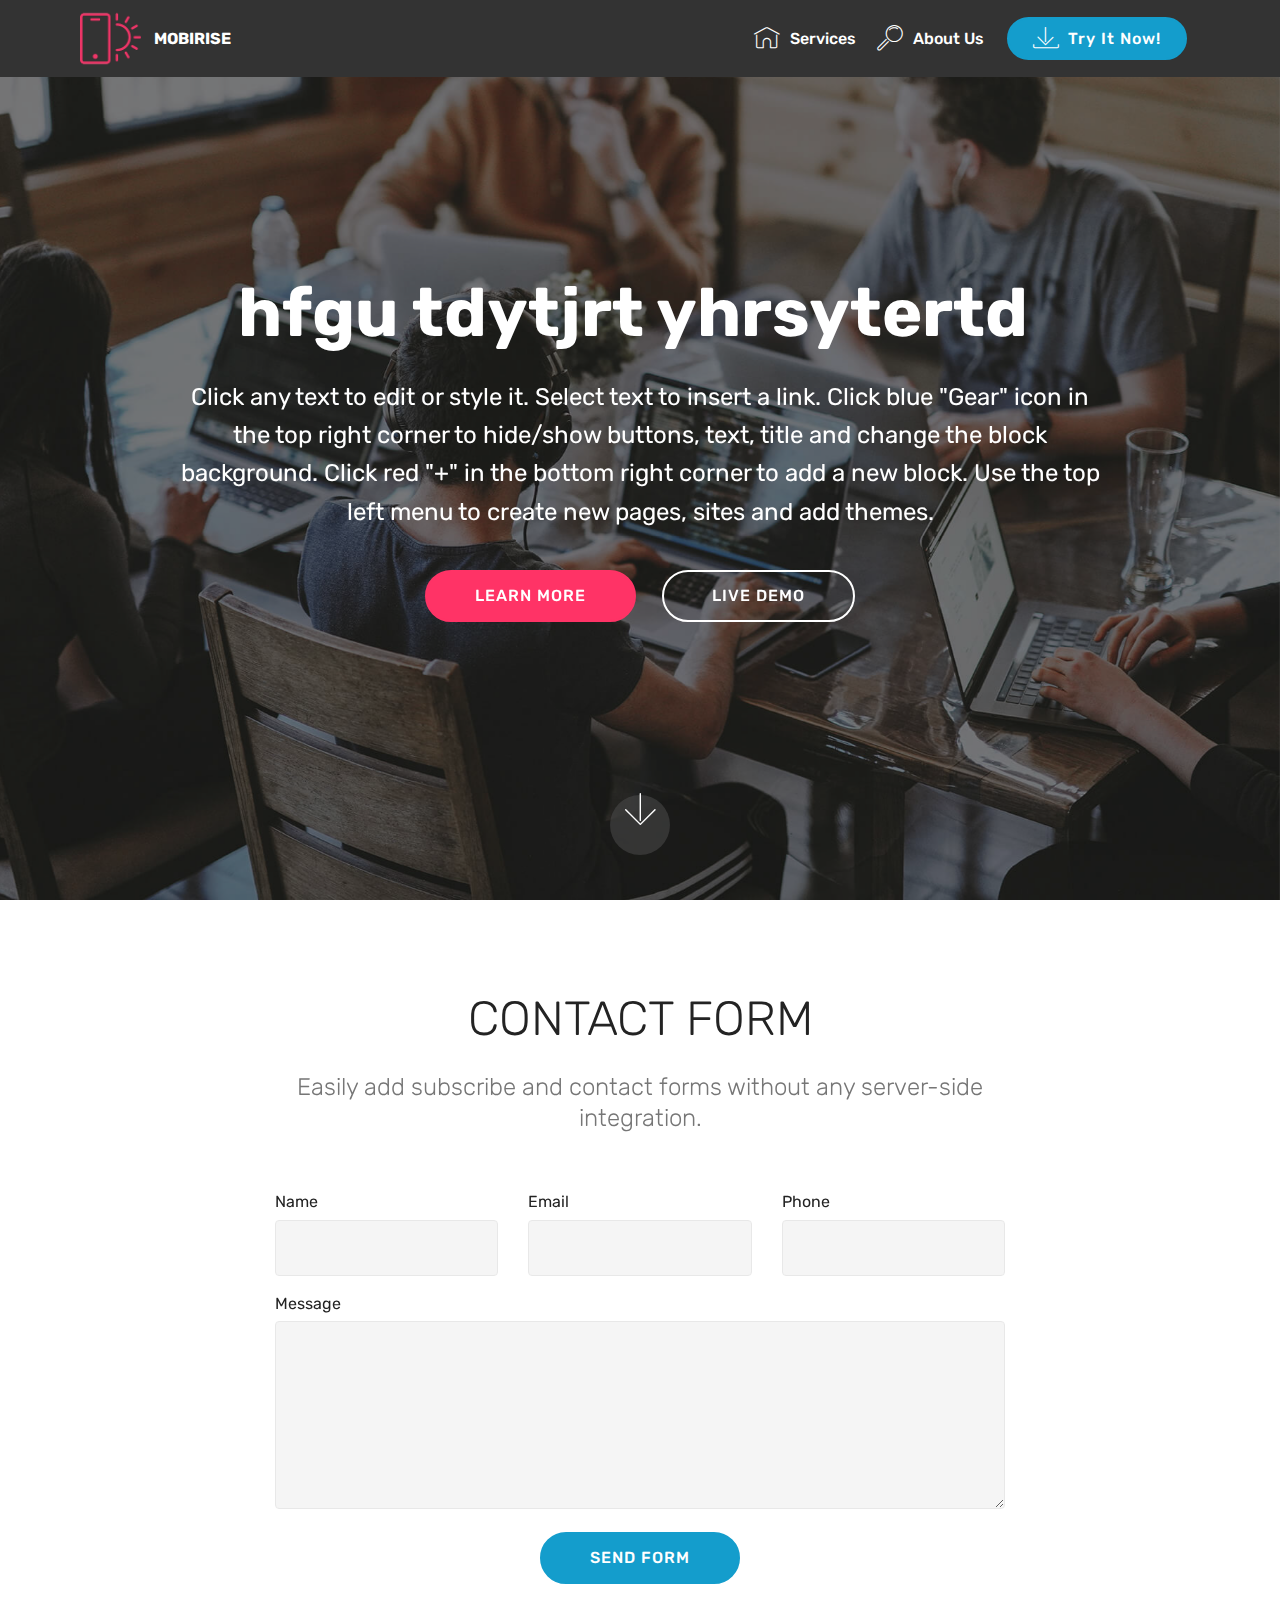
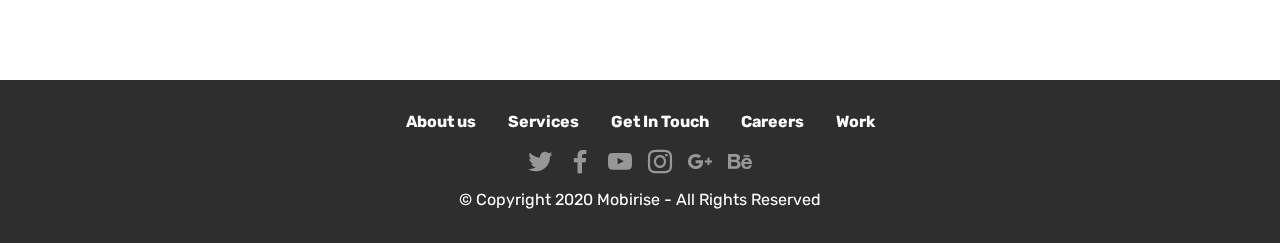
==== commit c92eb9e5: "create github pages" ====
--- a/index.html
+++ b/index.html
@@ -75,7 +75,7 @@
     </nav>
 </section>
 
-<section class="engine"><a href="https://mobirise.info/y">html web templates</a></section><section class="cid-s7PNAaaHZh mbr-fullscreen mbr-parallax-background" id="header2-1">
+<section class="engine"><a href="https://mobirise.info/l">free website templates</a></section><section class="cid-s7PNAaaHZh mbr-fullscreen mbr-parallax-background" id="header2-1">
 
     
 
@@ -85,8 +85,7 @@
         <div class="row justify-content-md-center">
             <div class="mbr-white col-md-10">
                 <h1 class="mbr-section-title mbr-bold pb-3 mbr-fonts-style display-1">
-                    FULL SCREEN INTRO
-                </h1>
+                    hfgu tdytjrt yhrsytertd&nbsp;</h1>
                 
                 <p class="mbr-text pb-3 mbr-fonts-style display-5">
                     Click any text to edit or style it. Select text to insert a link. Click blue "Gear" icon in the top right corner to hide/show buttons, text, title and change the block background. Click red "+" in the bottom right corner to add a new block. Use the top left menu to create new pages, sites and add themes.
@@ -126,7 +125,7 @@
         <div class="row justify-content-center">
             <div class="media-container-column col-lg-8" data-form-type="formoid">
                 <!---Formbuilder Form--->
-                <form action="https://mobirise.com/" method="POST" class="mbr-form form-with-styler" data-form-title="Mobirise Form"><input type="hidden" name="email" data-form-email="true" value="q4tZw4qY5yXXBYeWl5t8acHpLiZXgKwaHX8vsm1XQpCq2OIdbQCuZ4n4o9kyqEzoAxjj16bTd0yF17PbElB6kxPOEy9UkDRhPd6gzqS9c6og8h5TirF0uthalE7TsRMv">
+                <form action="https://mobirise.com/" method="POST" class="mbr-form form-with-styler" data-form-title="Mobirise Form"><input type="hidden" name="email" data-form-email="true" value="RslNFGs70MiY9tHvO1LcEVXaiaFQIuqJfLYkK9eLnKM9bM6/YIZlzgHItdRAFpeBtuEtD8qkqM6AUvQizO1Rl4XNA5oF4YLjl5vT/6Ot2D22ALMmz36PXmxJ96dWdIZj">
                     <div class="row">
                         <div hidden="hidden" data-form-alert="" class="alert alert-success col-12">Thanks for filling out the form!</div>
                         <div hidden="hidden" data-form-alert-danger="" class="alert alert-danger col-12">
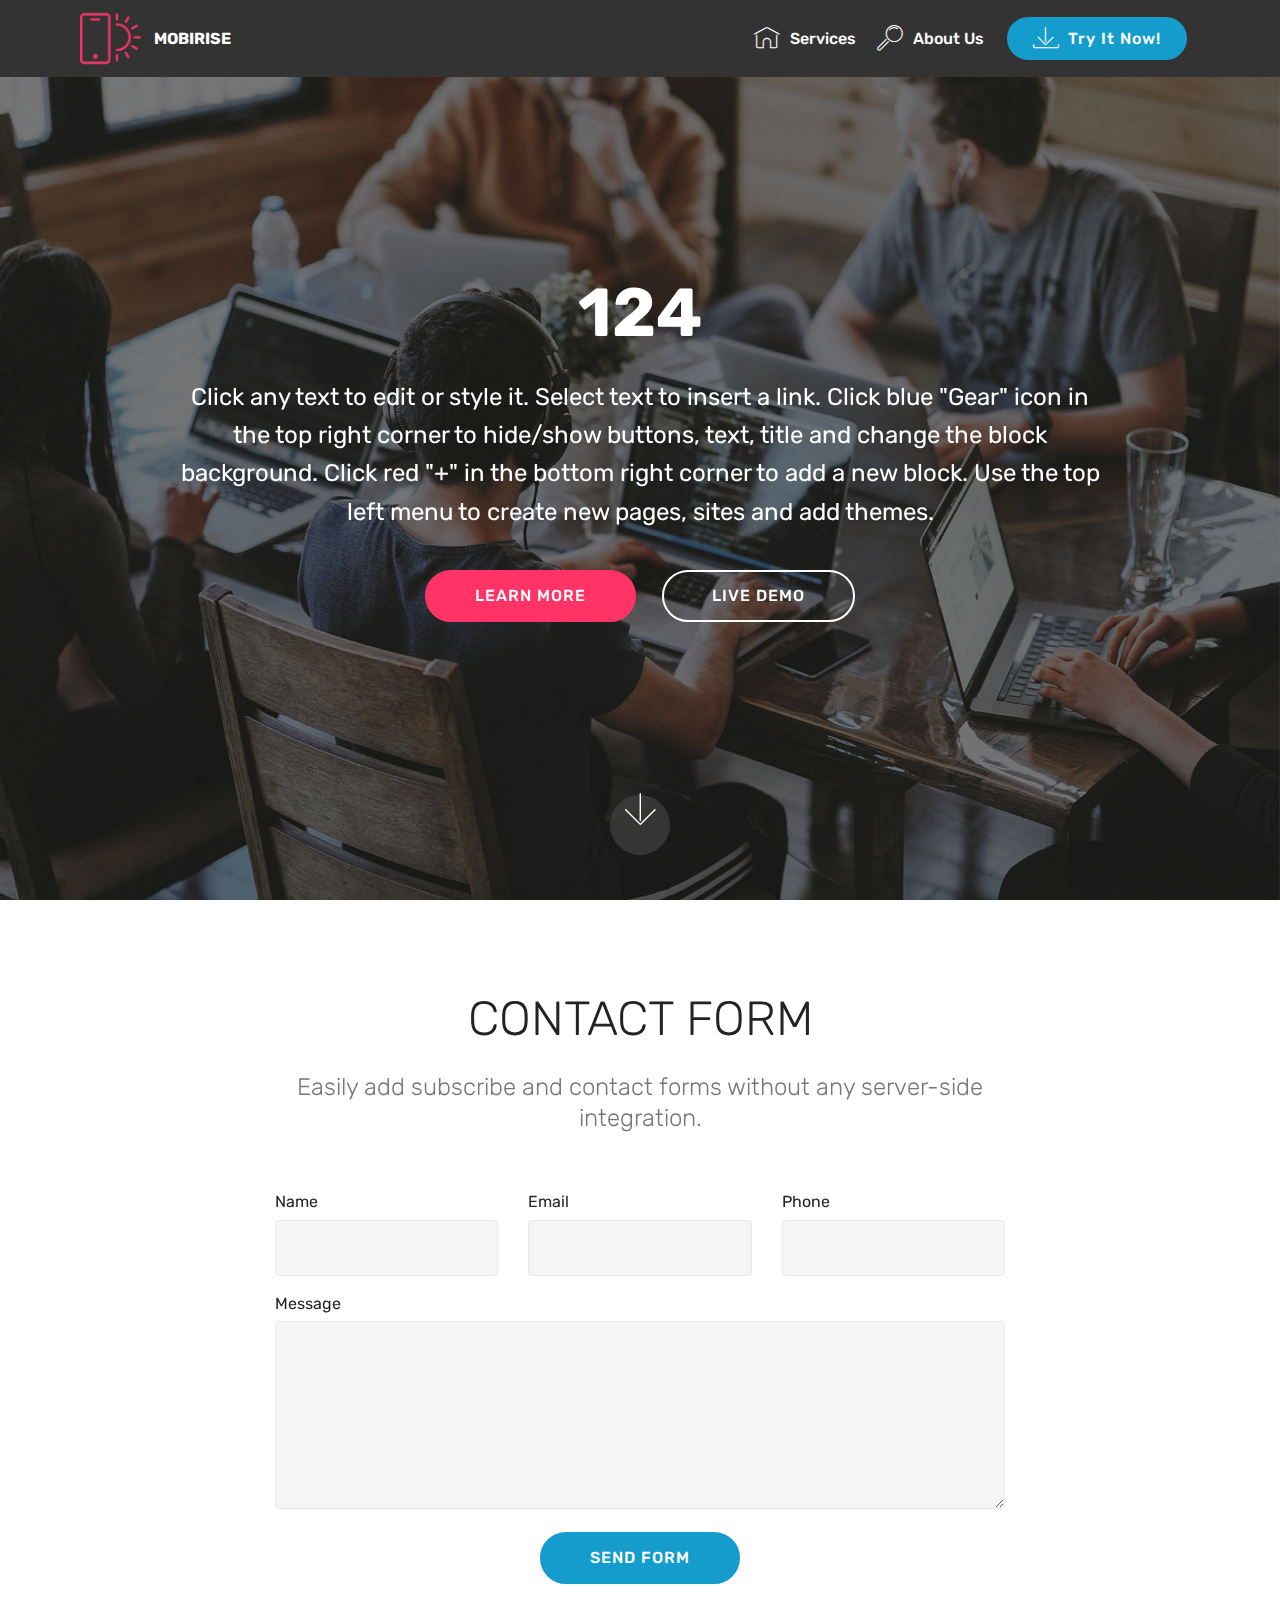
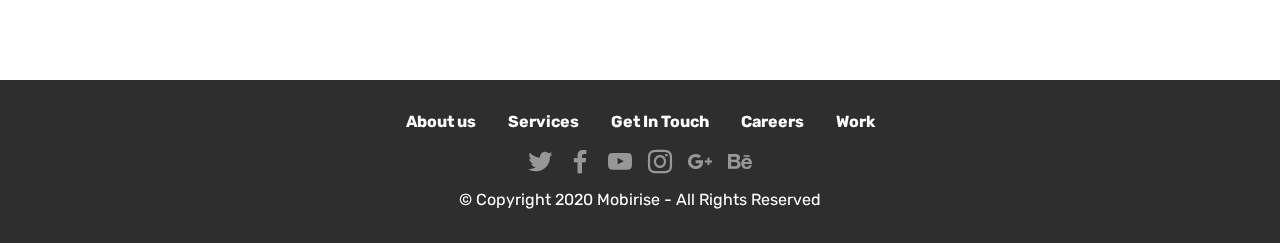
==== commit ad64131d: "create github pages" ====
--- a/index.html
+++ b/index.html
@@ -5,6 +5,10 @@
   <meta charset="UTF-8">
   <meta http-equiv="X-UA-Compatible" content="IE=edge">
   <meta name="generator" content="Mobirise v4.12.4, mobirise.com">
+  <meta name="twitter:card" content="summary_large_image"/>
+  <meta name="twitter:image:src" content="assets/images/index-meta.jpg">
+  <meta property="og:image" content="assets/images/index-meta.jpg">
+  <meta name="twitter:title" content="Home">
   <meta name="viewport" content="width=device-width, initial-scale=1, minimum-scale=1">
   <link rel="shortcut icon" href="assets/images/logo2.png" type="image/x-icon">
   <meta name="description" content="">
@@ -75,7 +79,7 @@
     </nav>
 </section>
 
-<section class="engine"><a href="https://mobirise.info/l">free website templates</a></section><section class="cid-s7PNAaaHZh mbr-fullscreen mbr-parallax-background" id="header2-1">
+<section class="engine"><a href="https://mobirise.info/s">bootstrap theme</a></section><section class="cid-s7PNAaaHZh mbr-fullscreen mbr-parallax-background" id="header2-1">
 
     
 
@@ -85,7 +89,7 @@
         <div class="row justify-content-md-center">
             <div class="mbr-white col-md-10">
                 <h1 class="mbr-section-title mbr-bold pb-3 mbr-fonts-style display-1">
-                    hfgu tdytjrt yhrsytertd&nbsp;</h1>
+                    124</h1>
                 
                 <p class="mbr-text pb-3 mbr-fonts-style display-5">
                     Click any text to edit or style it. Select text to insert a link. Click blue "Gear" icon in the top right corner to hide/show buttons, text, title and change the block background. Click red "+" in the bottom right corner to add a new block. Use the top left menu to create new pages, sites and add themes.
@@ -125,7 +129,7 @@
         <div class="row justify-content-center">
             <div class="media-container-column col-lg-8" data-form-type="formoid">
                 <!---Formbuilder Form--->
-                <form action="https://mobirise.com/" method="POST" class="mbr-form form-with-styler" data-form-title="Mobirise Form"><input type="hidden" name="email" data-form-email="true" value="RslNFGs70MiY9tHvO1LcEVXaiaFQIuqJfLYkK9eLnKM9bM6/YIZlzgHItdRAFpeBtuEtD8qkqM6AUvQizO1Rl4XNA5oF4YLjl5vT/6Ot2D22ALMmz36PXmxJ96dWdIZj">
+                <form action="https://mobirise.com/" method="POST" class="mbr-form form-with-styler" data-form-title="Mobirise Form"><input type="hidden" name="email" data-form-email="true" value="E9rulZfV4JJVDv+clgRuDmeTTVURizKHMPPcXmigkMHOH0c5RuDcUNehWXxCr/gX5/AZfNh8s+bu0u3bO+f2z+AWOBT1acEFHnH28eXku46hDIMLbZ0Yg6Fzkgo8AVL+">
                     <div class="row">
                         <div hidden="hidden" data-form-alert="" class="alert alert-success col-12">Thanks for filling out the form!</div>
                         <div hidden="hidden" data-form-alert-danger="" class="alert alert-danger col-12">
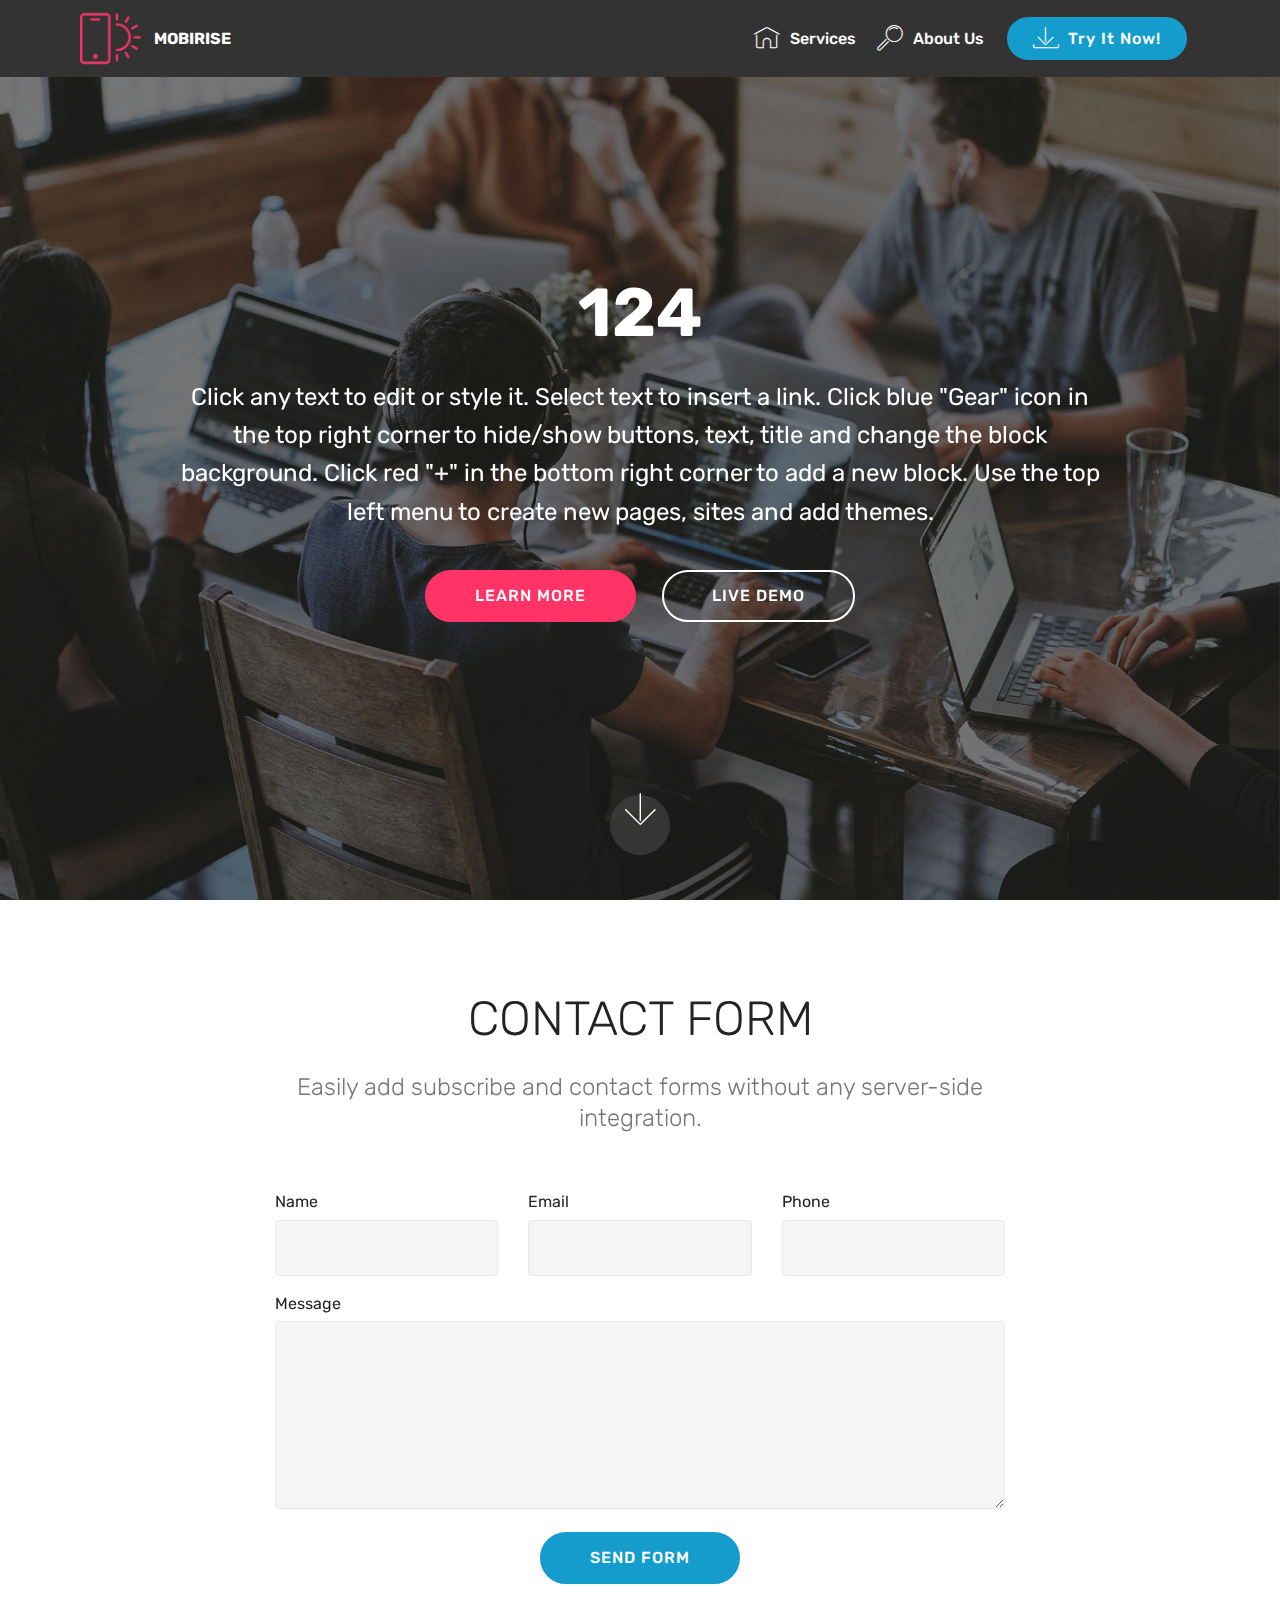
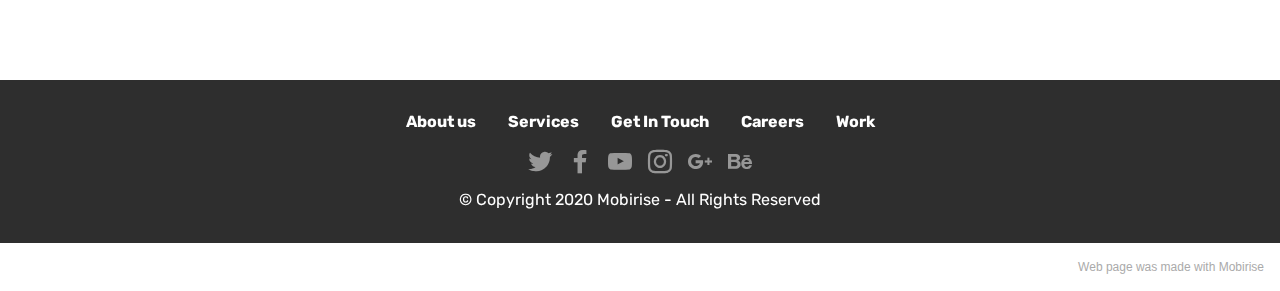
==== commit babe2ec6: "create github pages" ====
--- a/index.html
+++ b/index.html
@@ -1,10 +1,10 @@
 <!DOCTYPE html>
 <html  >
 <head>
-  <!-- Site made with Mobirise Website Builder v4.12.4, https://mobirise.com -->
+  <!-- Site made with Mobirise Website Builder v5.1.4, https://mobirise.com -->
   <meta charset="UTF-8">
   <meta http-equiv="X-UA-Compatible" content="IE=edge">
-  <meta name="generator" content="Mobirise v4.12.4, mobirise.com">
+  <meta name="generator" content="Mobirise v5.1.4, mobirise.com">
   <meta name="twitter:card" content="summary_large_image"/>
   <meta name="twitter:image:src" content="assets/images/index-meta.jpg">
   <meta property="og:image" content="assets/images/index-meta.jpg">
@@ -19,16 +19,18 @@
   <link rel="stylesheet" href="assets/bootstrap/css/bootstrap.min.css">
   <link rel="stylesheet" href="assets/bootstrap/css/bootstrap-grid.min.css">
   <link rel="stylesheet" href="assets/bootstrap/css/bootstrap-reboot.min.css">
+  <link rel="stylesheet" href="assets/tether/tether.min.css">
+  <link rel="stylesheet" href="assets/dropdown/css/style.css">
   <link rel="stylesheet" href="assets/socicon/css/styles.css">
-  <link rel="stylesheet" href="assets/dropdown/css/style.css">
-  <link rel="stylesheet" href="assets/tether/tether.min.css">
   <link rel="stylesheet" href="assets/theme/css/style.css">
   <link rel="preload" as="style" href="assets/mobirise/css/mbr-additional.css"><link rel="stylesheet" href="assets/mobirise/css/mbr-additional.css" type="text/css">
   
   
   
+  
 </head>
 <body>
+  
   <section class="menu cid-s7PNzKZzSK" once="menu" id="menu1-0">
 
     
@@ -69,17 +71,15 @@
                         About Us
                     </a>
                 </li></ul>
-            <div class="navbar-buttons mbr-section-btn">
-                <a class="btn btn-sm btn-primary display-4" href="https://mobirise.co">
+            <div class="navbar-buttons mbr-section-btn"><a class="btn btn-sm btn-primary display-4" href="https://mobirise.co">
                     <span class="mbri-save mbr-iconfont mbr-iconfont-btn "></span>
                     Try It Now!
-                </a>
-            </div>
+                </a></div>
         </div>
     </nav>
 </section>
 
-<section class="engine"><a href="https://mobirise.info/s">bootstrap theme</a></section><section class="cid-s7PNAaaHZh mbr-fullscreen mbr-parallax-background" id="header2-1">
+<section class="cid-s7PNAaaHZh mbr-fullscreen mbr-parallax-background" id="header2-1">
 
     
 
@@ -94,10 +94,8 @@
                 <p class="mbr-text pb-3 mbr-fonts-style display-5">
                     Click any text to edit or style it. Select text to insert a link. Click blue "Gear" icon in the top right corner to hide/show buttons, text, title and change the block background. Click red "+" in the bottom right corner to add a new block. Use the top left menu to create new pages, sites and add themes.
                 </p>
-                <div class="mbr-section-btn">
-                    <a class="btn btn-md btn-secondary display-4" href="https://mobirise.co">LEARN MORE</a>
-                    <a class="btn btn-md btn-white-outline display-4" href="https://mobirise.co">LIVE DEMO</a>
-                </div>
+                <div class="mbr-section-btn"><a class="btn btn-md btn-secondary display-4" href="page1.html">LEARN MORE</a>
+                    <a class="btn btn-md btn-white-outline display-4" href="page1.html#top">LIVE DEMO</a></div>
             </div>
         </div>
     </div>
@@ -129,7 +127,7 @@
         <div class="row justify-content-center">
             <div class="media-container-column col-lg-8" data-form-type="formoid">
                 <!---Formbuilder Form--->
-                <form action="https://mobirise.com/" method="POST" class="mbr-form form-with-styler" data-form-title="Mobirise Form"><input type="hidden" name="email" data-form-email="true" value="E9rulZfV4JJVDv+clgRuDmeTTVURizKHMPPcXmigkMHOH0c5RuDcUNehWXxCr/gX5/AZfNh8s+bu0u3bO+f2z+AWOBT1acEFHnH28eXku46hDIMLbZ0Yg6Fzkgo8AVL+">
+                <form action="https://mobirise.eu/" method="POST" class="mbr-form form-with-styler" data-form-title="Mobirise Form"><input type="hidden" name="email" data-form-email="true" value="rZXc5XjBpbCVEYA40j3FhMrz4MgOKTe/ExQ0mFCK+9dM/c7SwRggYCfudcM6yQPwxpjZeu6aDcQo5ES+Bp1zmZZnShA2qWiB5iI0Jxv77w/JkOGQztwjCUfmF379ZmYt">
                     <div class="row">
                         <div hidden="hidden" data-form-alert="" class="alert alert-success col-12">Thanks for filling out the form!</div>
                         <div hidden="hidden" data-form-alert-danger="" class="alert alert-danger col-12">
@@ -230,20 +228,7 @@
             </div>
         </div>
     </div>
-</section>
-
-
-  <script src="assets/web/assets/jquery/jquery.min.js"></script>
-  <script src="assets/popper/popper.min.js"></script>
-  <script src="assets/bootstrap/js/bootstrap.min.js"></script>
-  <script src="assets/smoothscroll/smooth-scroll.js"></script>
-  <script src="assets/dropdown/js/nav-dropdown.js"></script>
-  <script src="assets/dropdown/js/navbar-dropdown.js"></script>
-  <script src="assets/touchswipe/jquery.touch-swipe.min.js"></script>
-  <script src="assets/parallax/jarallax.min.js"></script>
-  <script src="assets/tether/tether.min.js"></script>
-  <script src="assets/theme/js/script.js"></script>
-  <script src="assets/formoid/formoid.min.js"></script>
+</section><section style="background-color: #fff; font-family: -apple-system, BlinkMacSystemFont, 'Segoe UI', 'Roboto', 'Helvetica Neue', Arial, sans-serif; color:#aaa; font-size:12px; padding: 0; align-items: center; display: flex;"><a href="https://mobirise.site/m" style="flex: 1 1; height: 3rem; padding-left: 1rem;"></a><p style="flex: 0 0 auto; margin:0; padding-right:1rem;">Web page <a href="https://mobirise.site/f" style="color:#aaa;">was made</a> with Mobirise</p></section><script src="assets/web/assets/jquery/jquery.min.js"></script>  <script src="assets/popper/popper.min.js"></script>  <script src="assets/bootstrap/js/bootstrap.min.js"></script>  <script src="assets/tether/tether.min.js"></script>  <script src="assets/smoothscroll/smooth-scroll.js"></script>  <script src="assets/dropdown/js/nav-dropdown.js"></script>  <script src="assets/dropdown/js/navbar-dropdown.js"></script>  <script src="assets/touchswipe/jquery.touch-swipe.min.js"></script>  <script src="assets/parallax/jarallax.min.js"></script>  <script src="assets/theme/js/script.js"></script>  <script src="assets/formoid/formoid.min.js"></script>  
   
   
 </body>
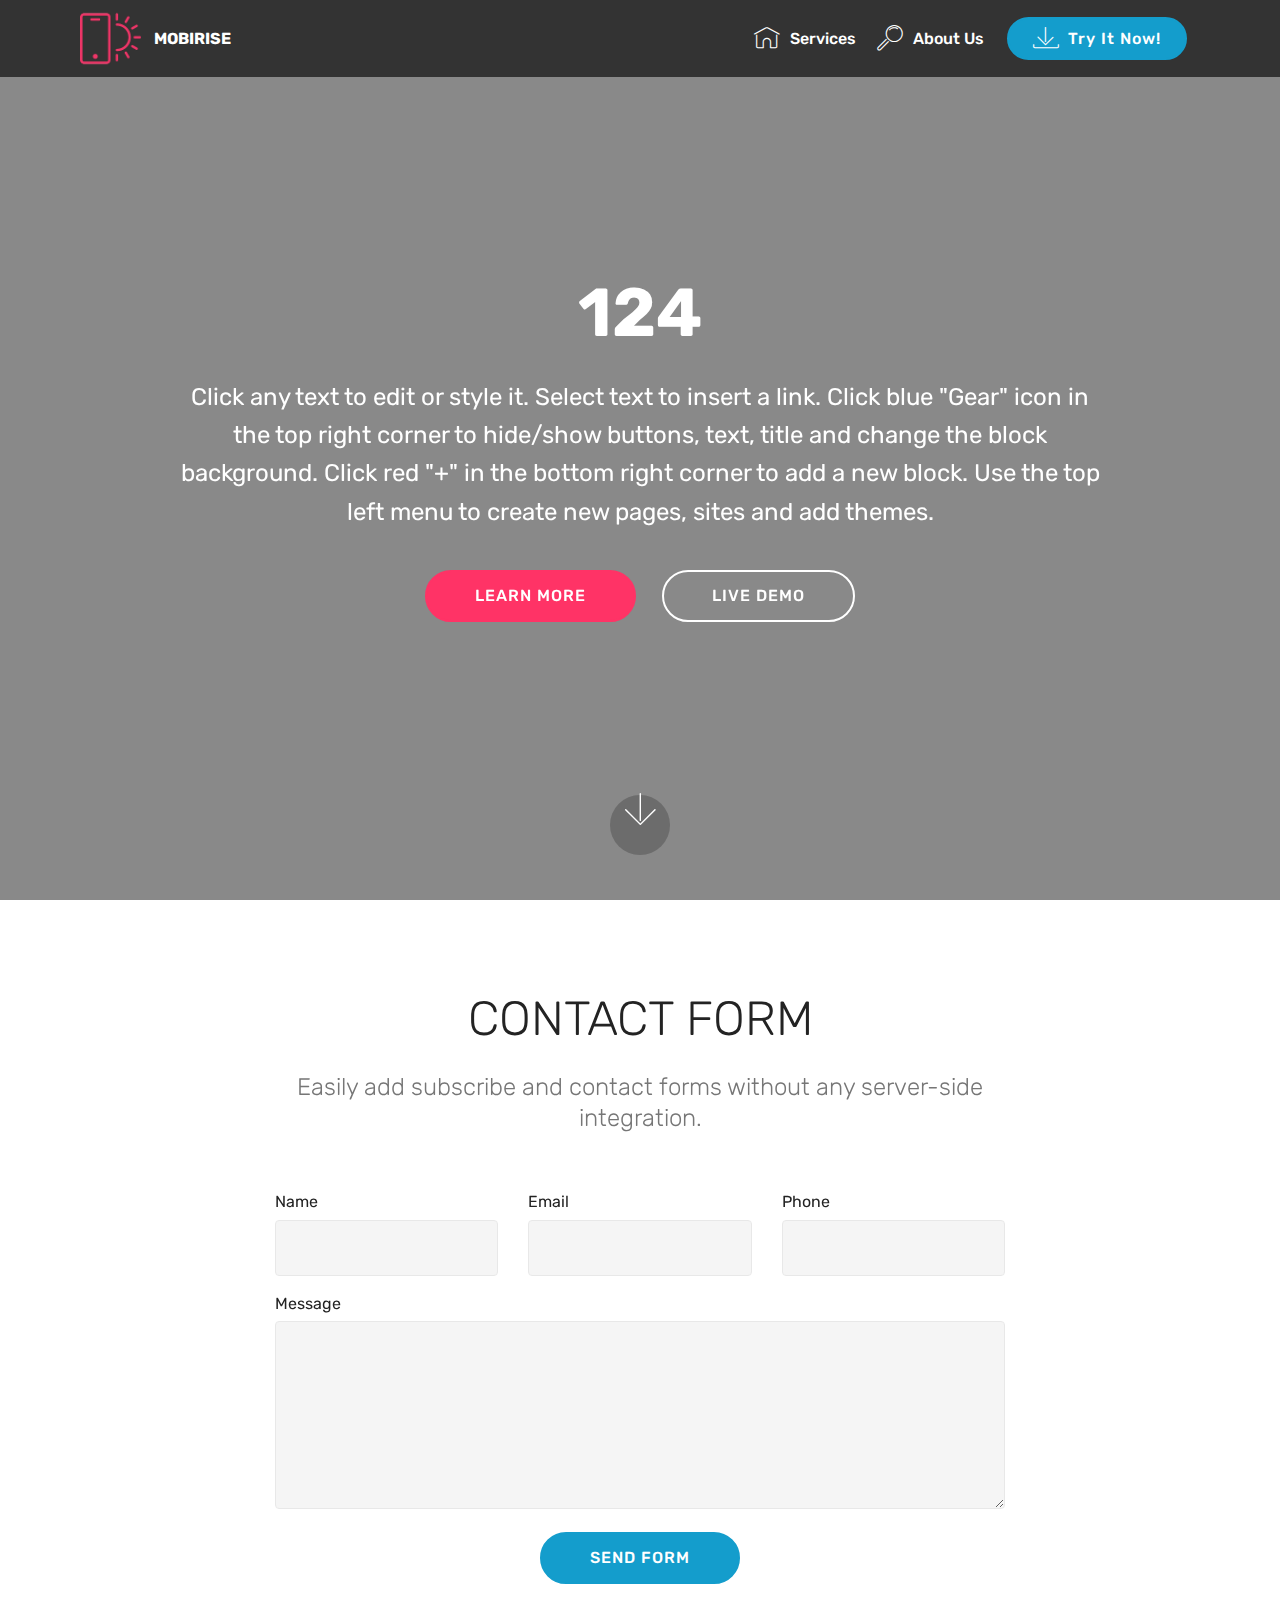
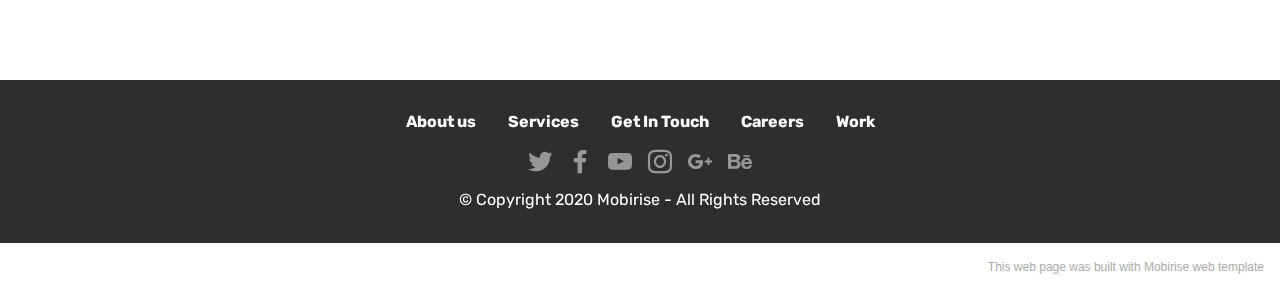
==== commit 2214d3c0: "create github pages" ====
--- a/index.html
+++ b/index.html
@@ -127,7 +127,7 @@
         <div class="row justify-content-center">
             <div class="media-container-column col-lg-8" data-form-type="formoid">
                 <!---Formbuilder Form--->
-                <form action="https://mobirise.eu/" method="POST" class="mbr-form form-with-styler" data-form-title="Mobirise Form"><input type="hidden" name="email" data-form-email="true" value="rZXc5XjBpbCVEYA40j3FhMrz4MgOKTe/ExQ0mFCK+9dM/c7SwRggYCfudcM6yQPwxpjZeu6aDcQo5ES+Bp1zmZZnShA2qWiB5iI0Jxv77w/JkOGQztwjCUfmF379ZmYt">
+                <form action="https://mobirise.eu/" method="POST" class="mbr-form form-with-styler" data-form-title="Mobirise Form"><input type="hidden" name="email" data-form-email="true" value="KfeLj+C6mhfwybtk/Z3BAtJxohmOIJz3/NRkqQG5KM0J+DVpwt+aYKK+UXHrVRR8K4g3yBSjyx6d/kLiZFjowNZWDA3qyfjGrCtGLgXdqqcqGx0HIcFeOc2+8NRctfnn">
                     <div class="row">
                         <div hidden="hidden" data-form-alert="" class="alert alert-success col-12">Thanks for filling out the form!</div>
                         <div hidden="hidden" data-form-alert-danger="" class="alert alert-danger col-12">
@@ -228,7 +228,7 @@
             </div>
         </div>
     </div>
-</section><section style="background-color: #fff; font-family: -apple-system, BlinkMacSystemFont, 'Segoe UI', 'Roboto', 'Helvetica Neue', Arial, sans-serif; color:#aaa; font-size:12px; padding: 0; align-items: center; display: flex;"><a href="https://mobirise.site/m" style="flex: 1 1; height: 3rem; padding-left: 1rem;"></a><p style="flex: 0 0 auto; margin:0; padding-right:1rem;">Web page <a href="https://mobirise.site/f" style="color:#aaa;">was made</a> with Mobirise</p></section><script src="assets/web/assets/jquery/jquery.min.js"></script>  <script src="assets/popper/popper.min.js"></script>  <script src="assets/bootstrap/js/bootstrap.min.js"></script>  <script src="assets/tether/tether.min.js"></script>  <script src="assets/smoothscroll/smooth-scroll.js"></script>  <script src="assets/dropdown/js/nav-dropdown.js"></script>  <script src="assets/dropdown/js/navbar-dropdown.js"></script>  <script src="assets/touchswipe/jquery.touch-swipe.min.js"></script>  <script src="assets/parallax/jarallax.min.js"></script>  <script src="assets/theme/js/script.js"></script>  <script src="assets/formoid/formoid.min.js"></script>  
+</section><section style="background-color: #fff; font-family: -apple-system, BlinkMacSystemFont, 'Segoe UI', 'Roboto', 'Helvetica Neue', Arial, sans-serif; color:#aaa; font-size:12px; padding: 0; align-items: center; display: flex;"><a href="https://mobirise.site/g" style="flex: 1 1; height: 3rem; padding-left: 1rem;"></a><p style="flex: 0 0 auto; margin:0; padding-right:1rem;"><a href="https://mobirise.site/q" style="color:#aaa;">This web page</a> was built with Mobirise web template</p></section><script src="assets/web/assets/jquery/jquery.min.js"></script>  <script src="assets/popper/popper.min.js"></script>  <script src="assets/bootstrap/js/bootstrap.min.js"></script>  <script src="assets/tether/tether.min.js"></script>  <script src="assets/smoothscroll/smooth-scroll.js"></script>  <script src="assets/dropdown/js/nav-dropdown.js"></script>  <script src="assets/dropdown/js/navbar-dropdown.js"></script>  <script src="assets/touchswipe/jquery.touch-swipe.min.js"></script>  <script src="assets/parallax/jarallax.min.js"></script>  <script src="assets/theme/js/script.js"></script>  <script src="assets/formoid/formoid.min.js"></script>  
   
   
 </body>
